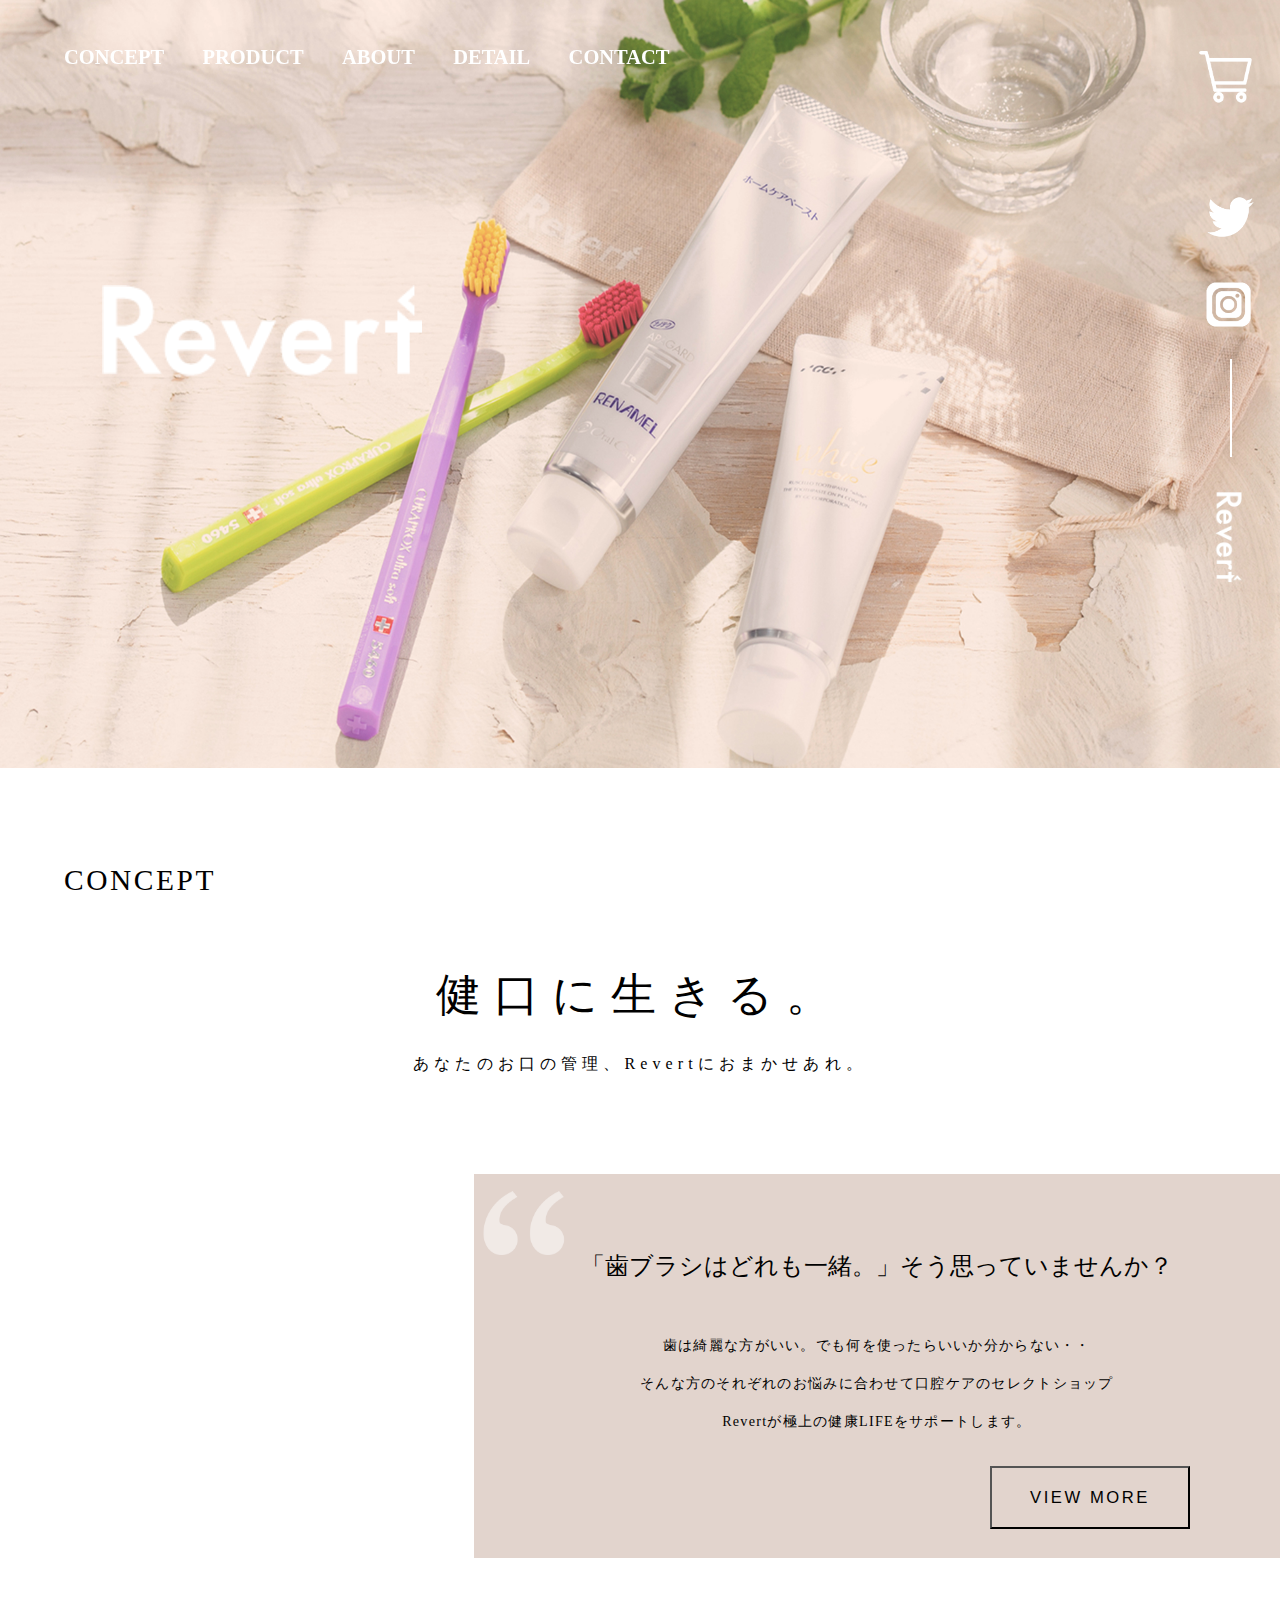
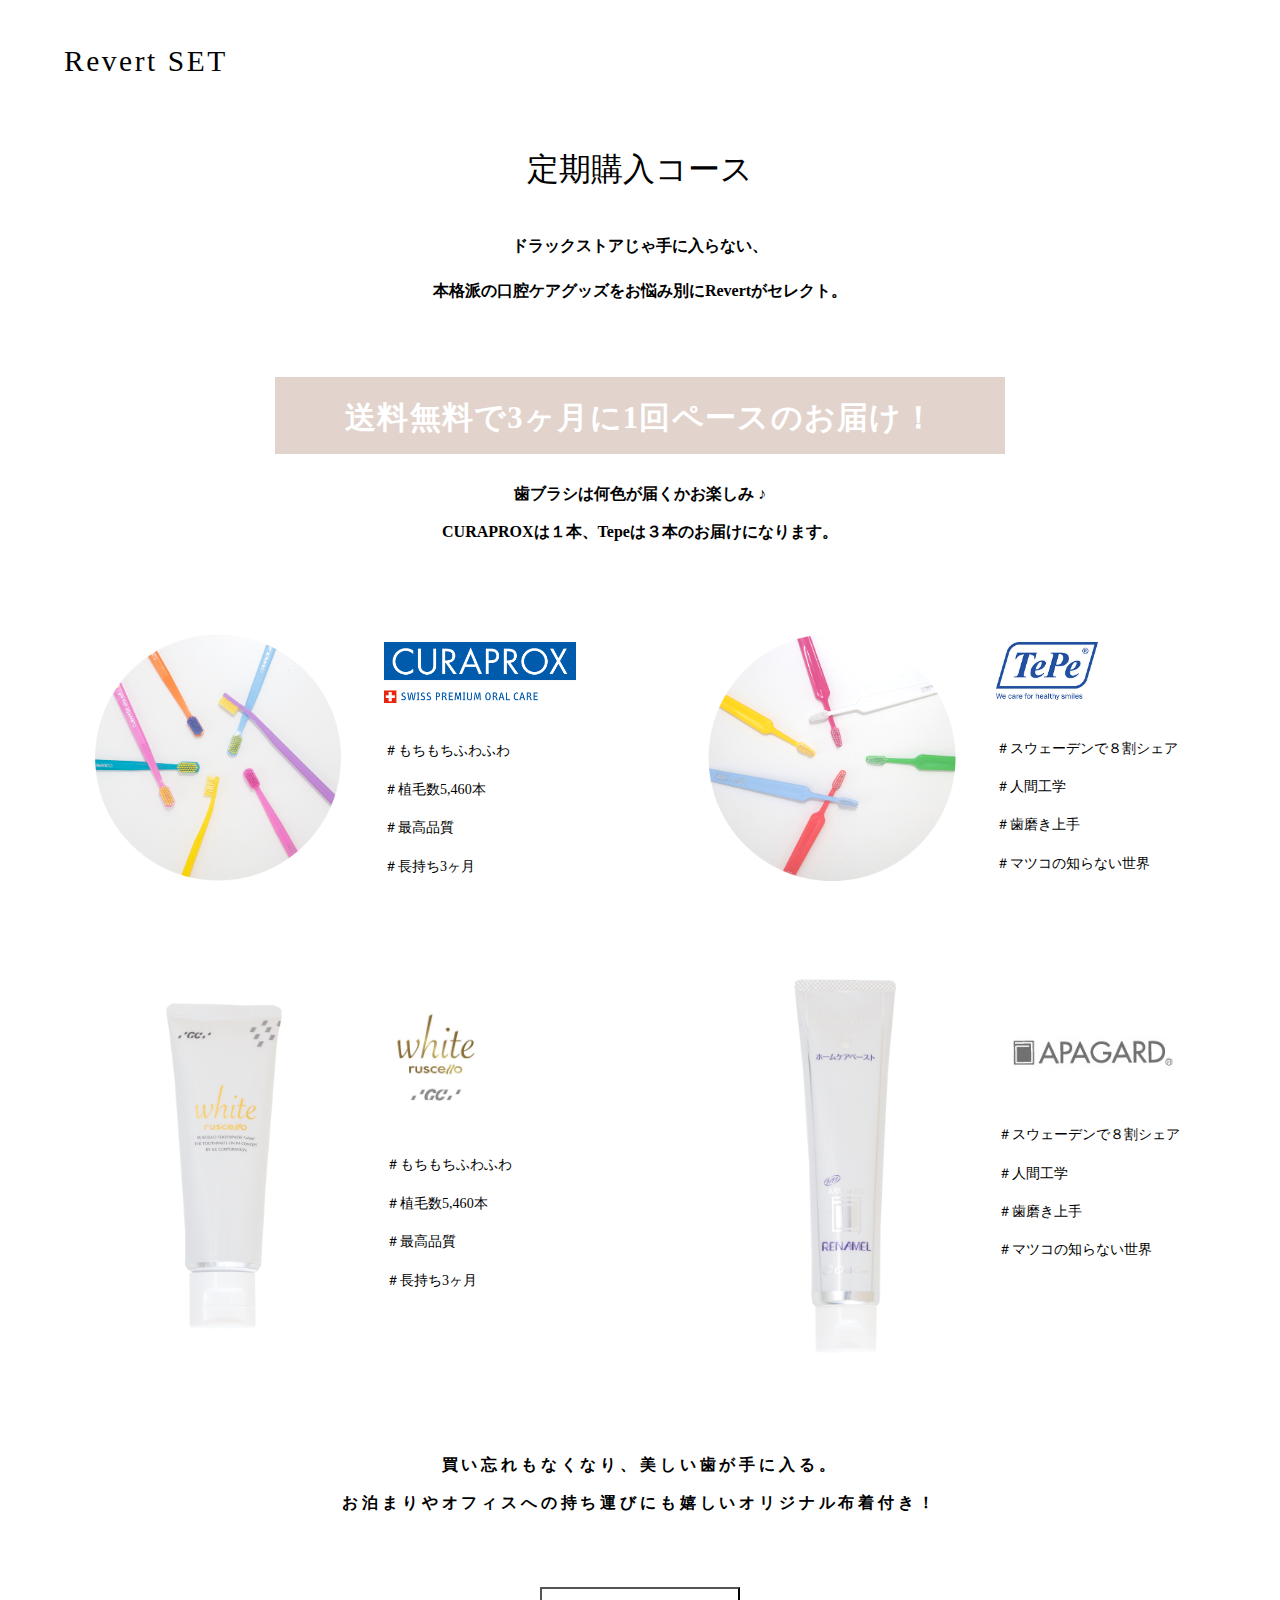
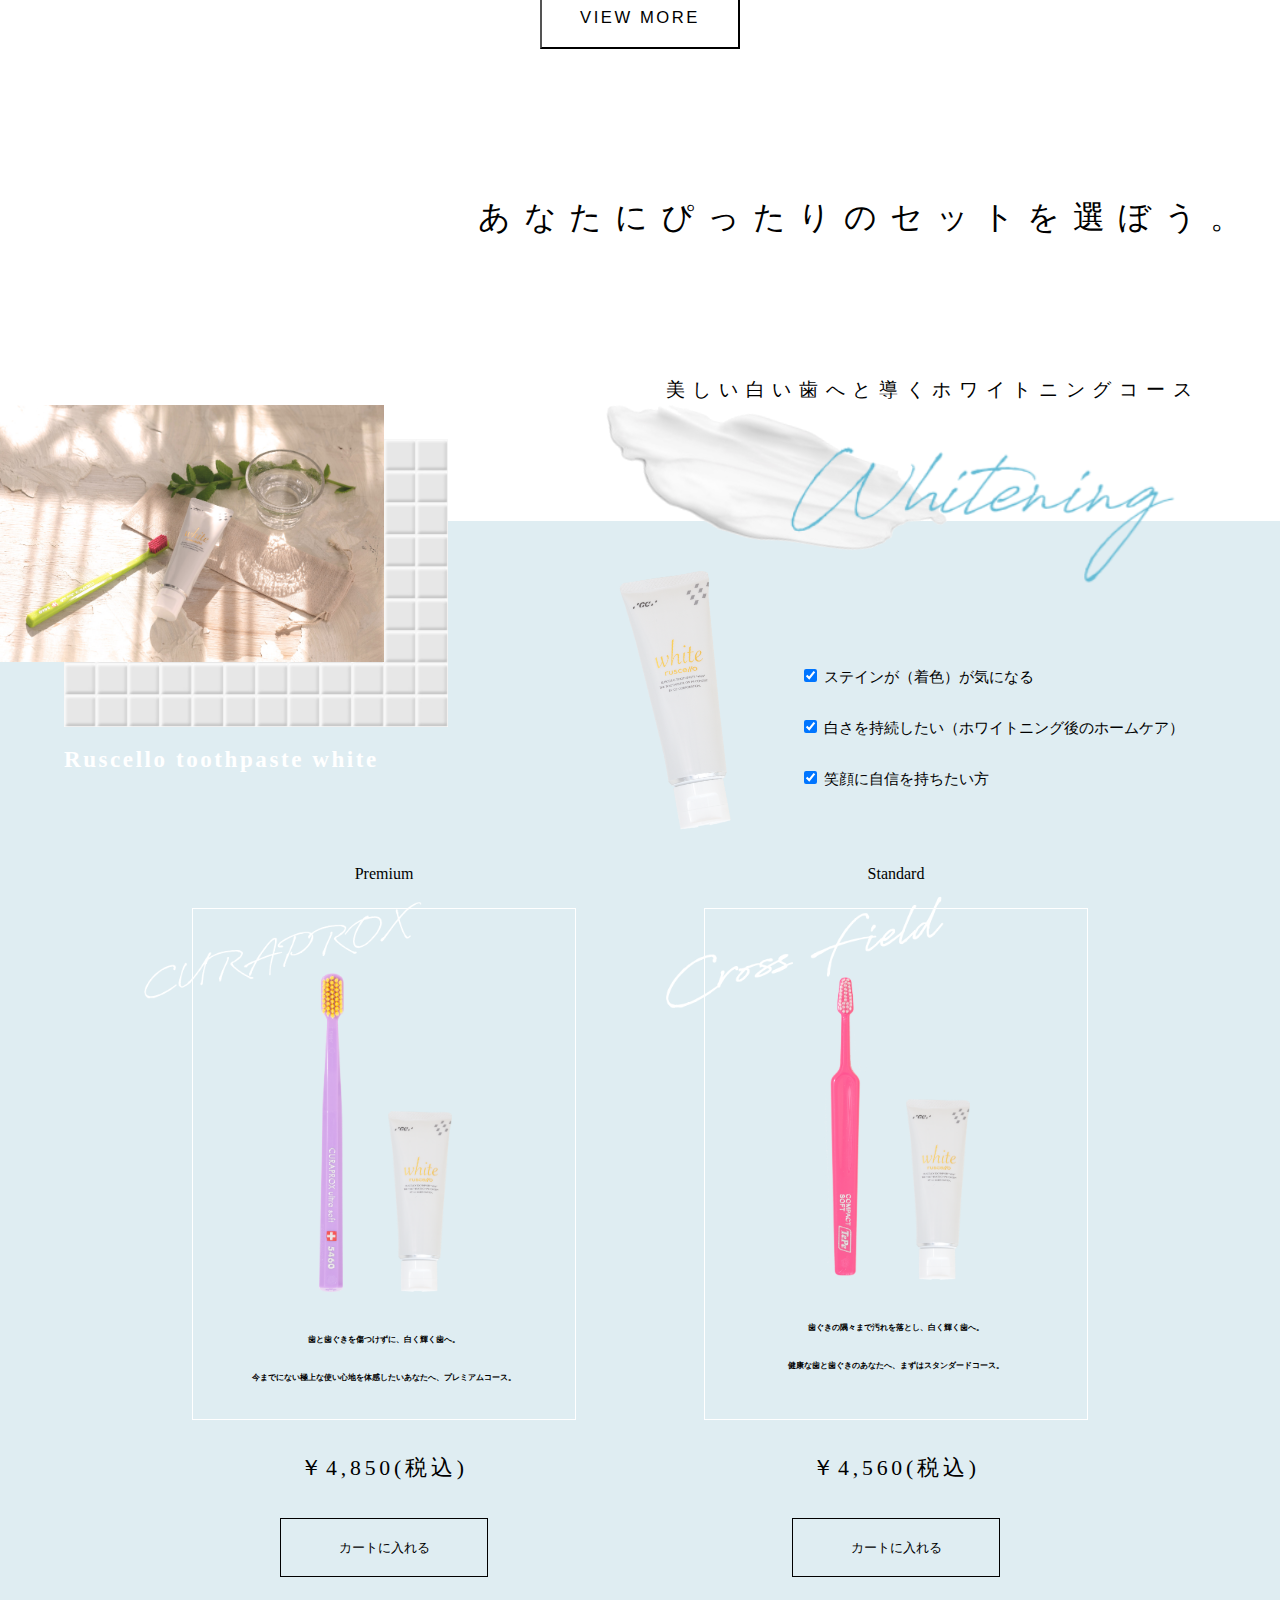
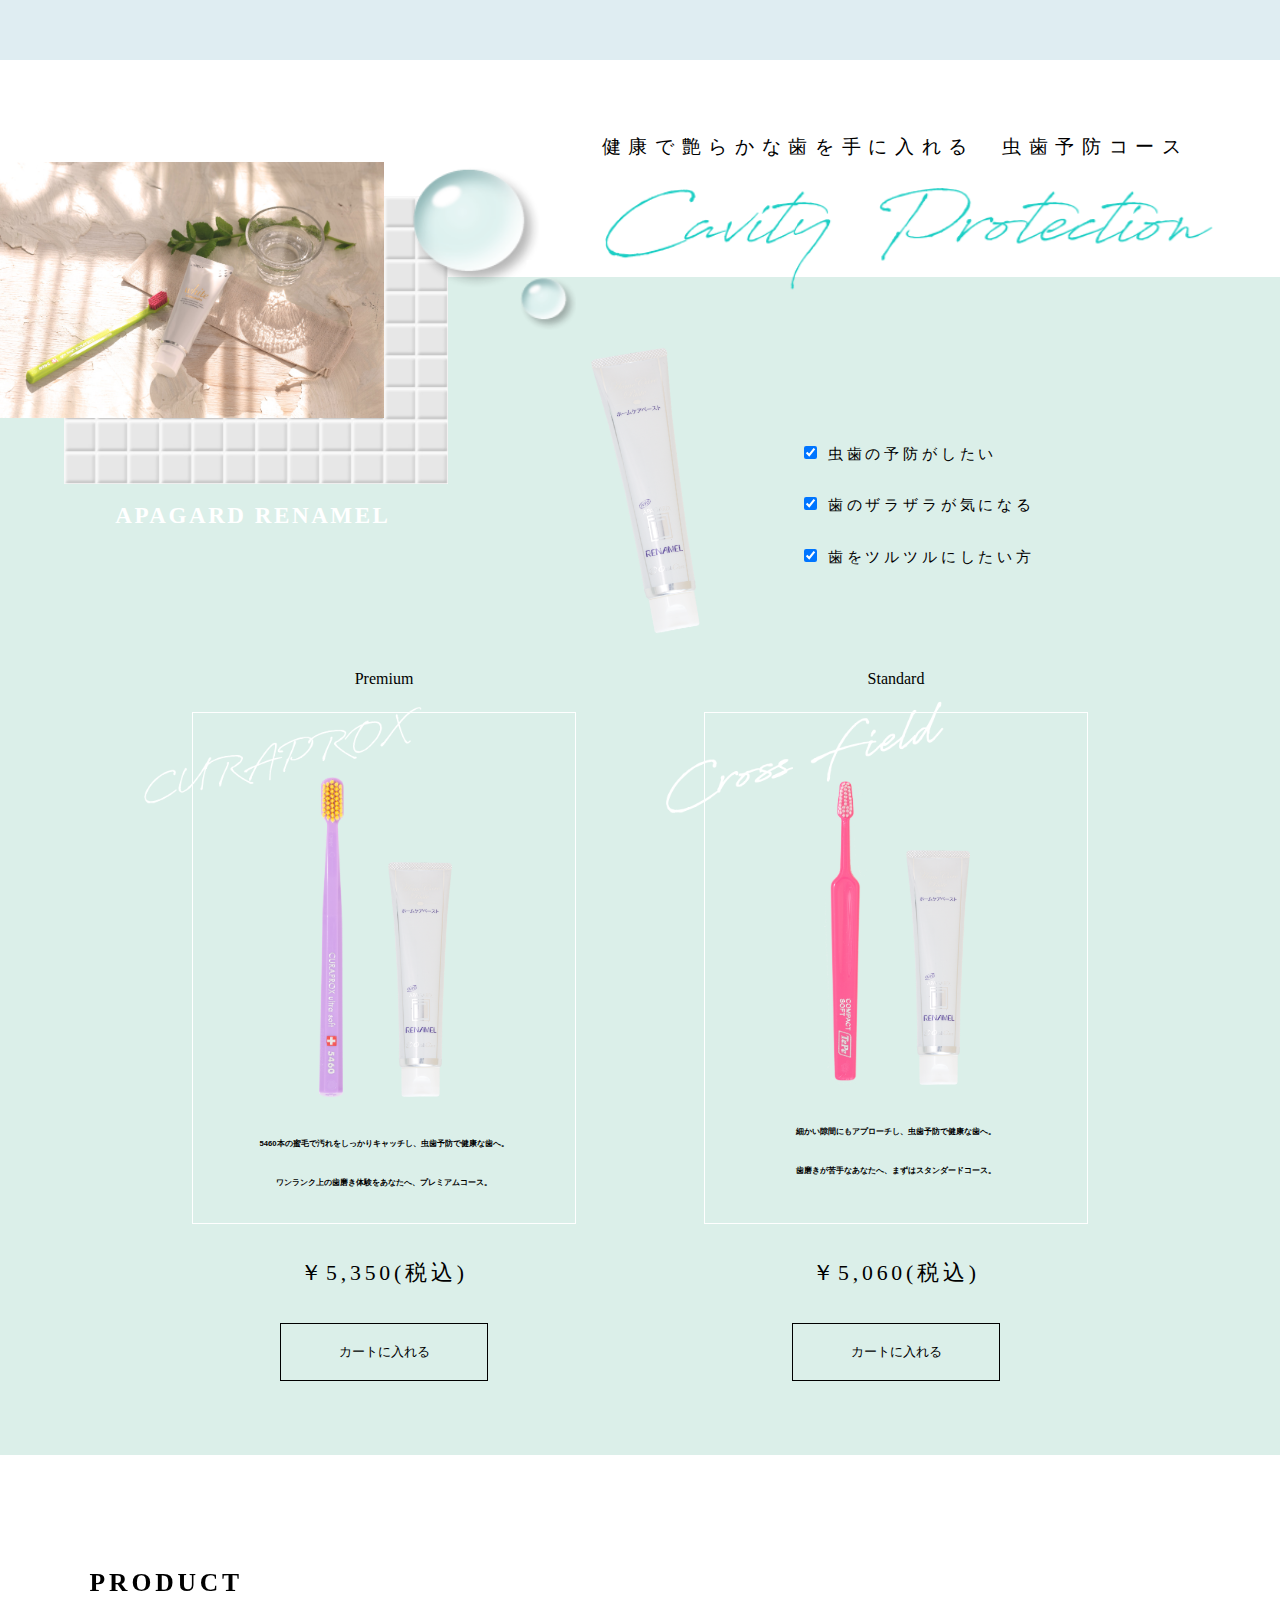
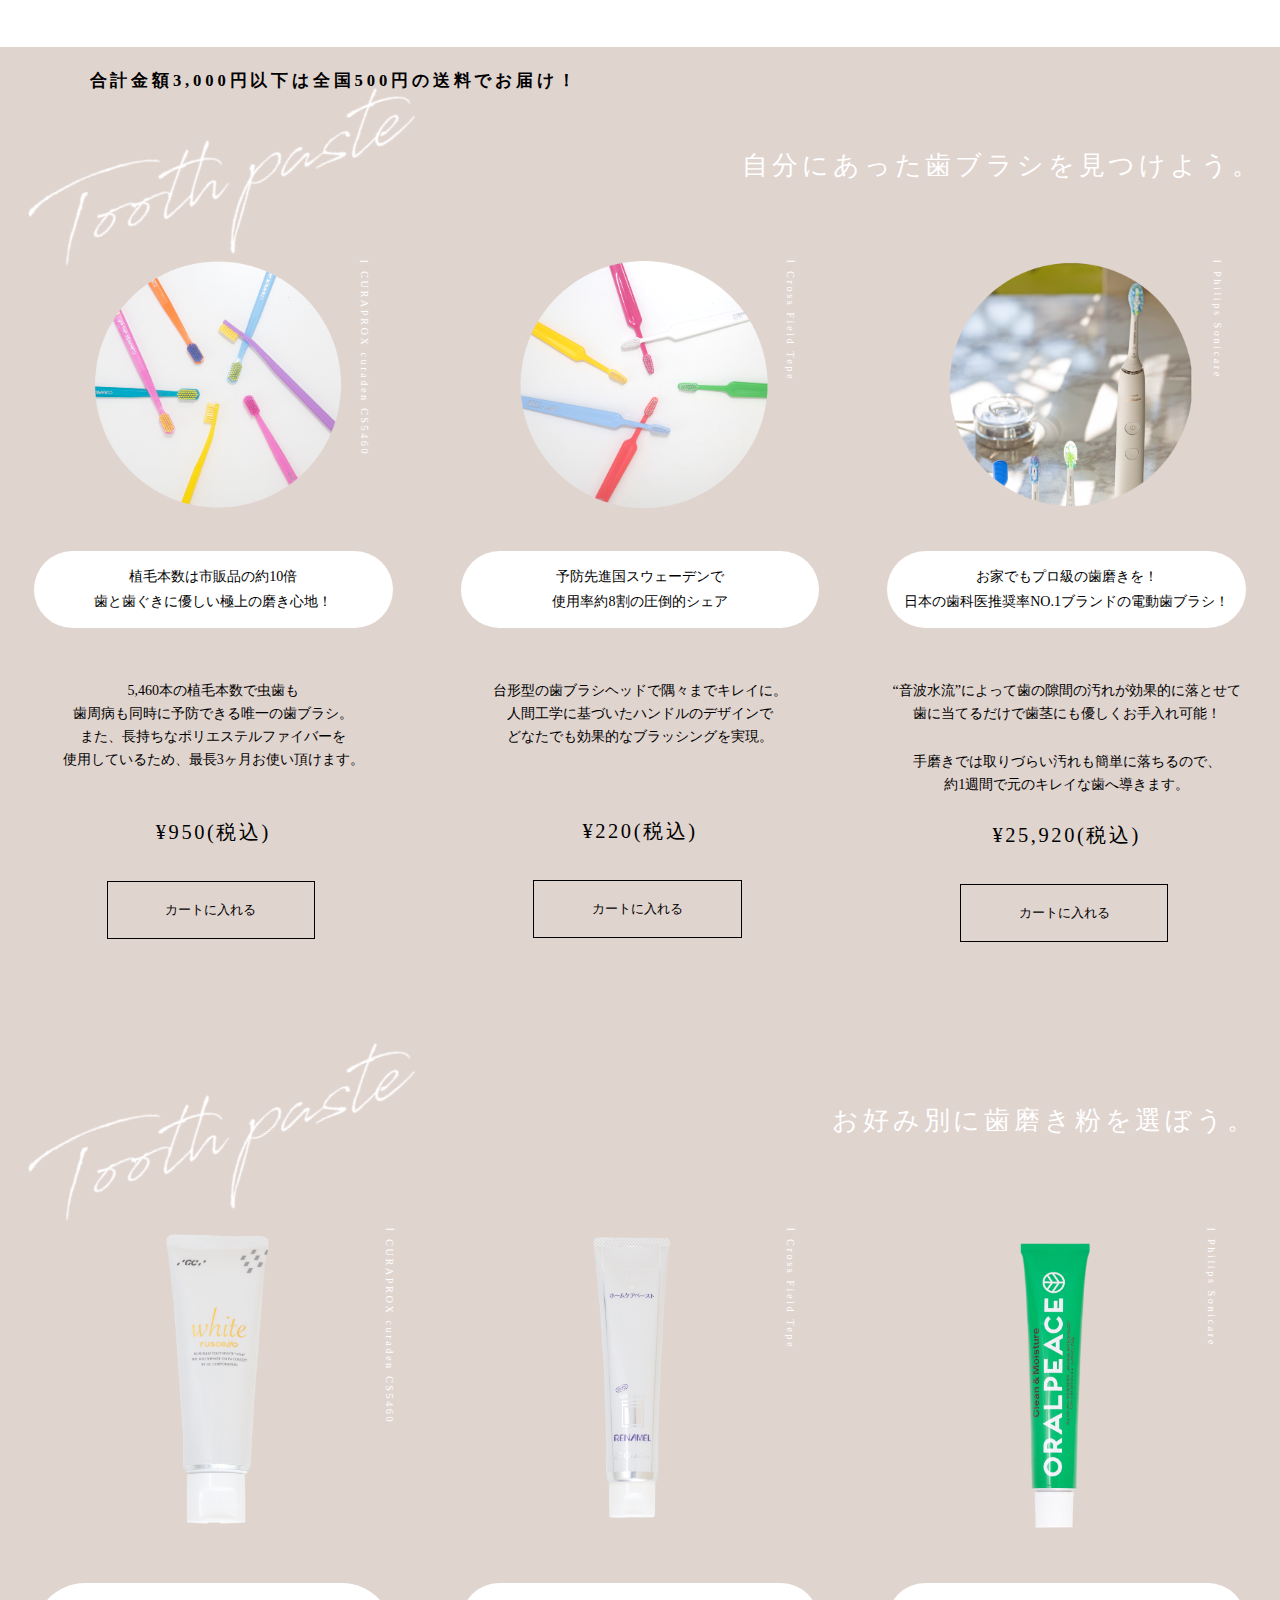
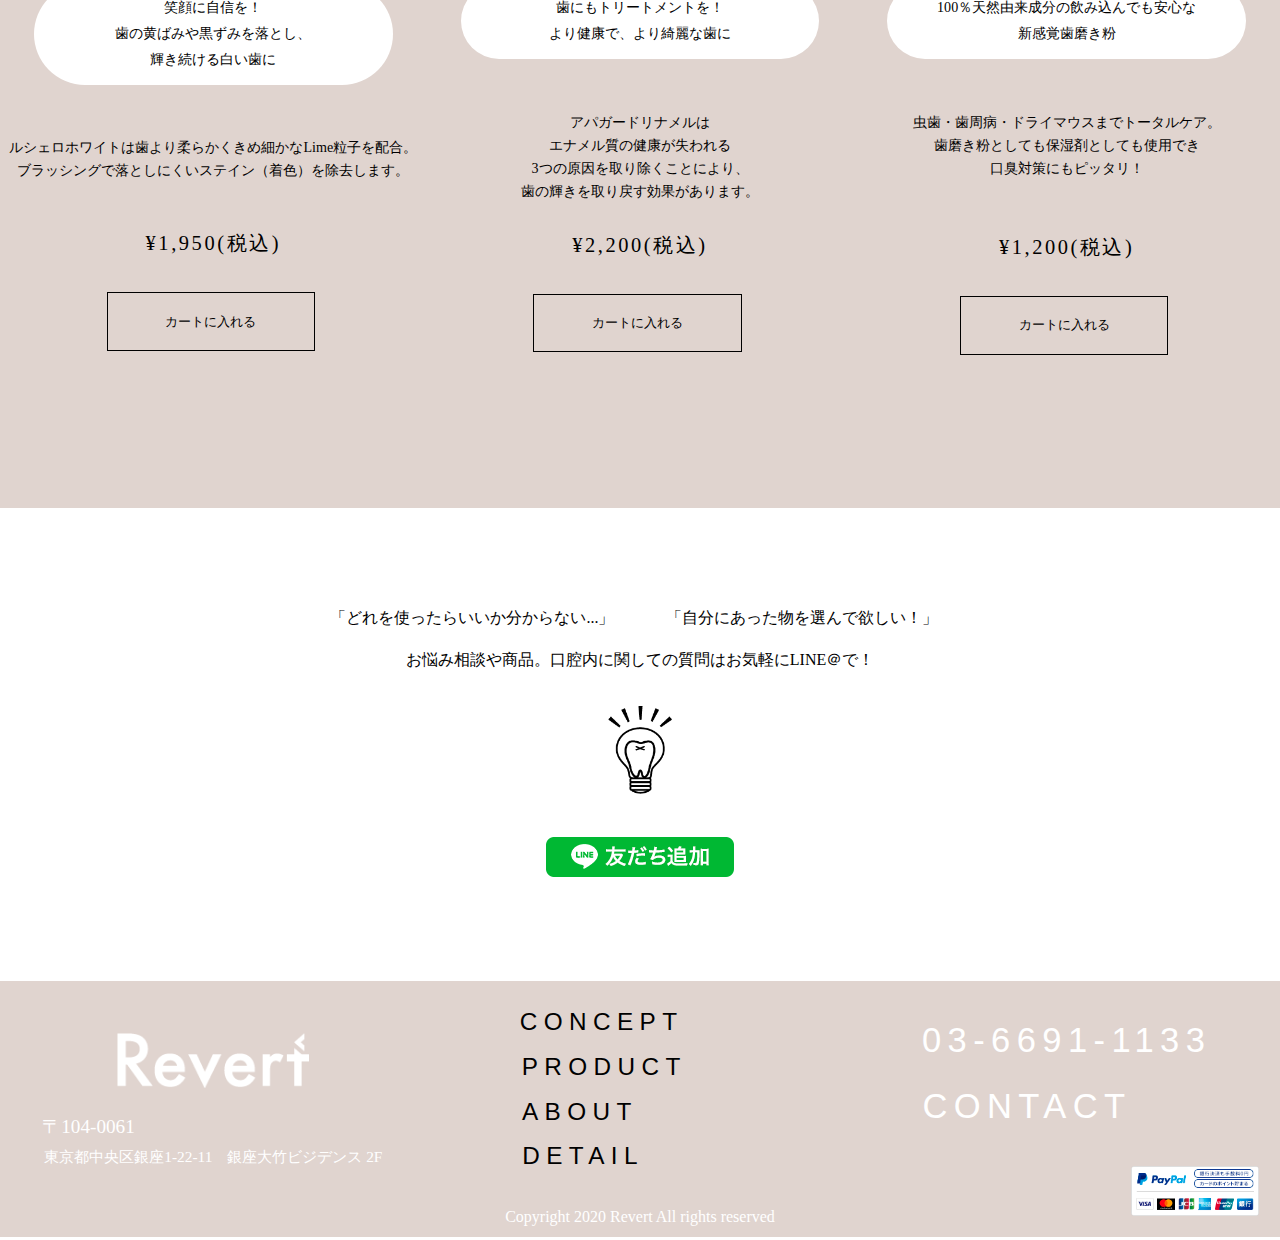
==== index.html @ 7581cb19 "komitto" ====
<!DOCTYPE html>
<html lang="en">

<head>
    <meta charset="UTF-8">
    <meta name="viewport" content="width=device-width, initial-scale=1.0">
    <title>株式会社Revert</title>
    <link rel="stylesheet" href="reset.css">
    <link rel="stylesheet" href="style.css">
    <link rel="stylesheet" href="//maxcdn.bootstrapcdn.com/font-awesome/4.3.0/css/font-awesome.min.css">
</head>

<body>
    <header>
        <div class="header1">
            <ul style="list-style: none;" class="h-ul">
                <li class="h-li"><a class="concept h-a" href="">CONCEPT</a></li>
                <li class="h-li"><a class="product h-a" href="">PRODUCT</a></li>
                <li class="h-li"><a class="about h-a" href="about.html">ABOUT</a></li>
                <li class="h-li"><a class="detail h-a" href="detail.html">DETAIL</a></li>
                <li class="h-li"><a class="concept h-a" href="">CONTACT</a></li>
            </ul>
        </div>
        <div class="header2">
            <img class="cart h2-l" src="Cart.png" alt="">
            <img class="twitter h2-l" src="Twitter.png" alt="">
            <img class="instagram h2-l" src="Instagram.png" alt="">
            <div class="border-top"></div>
            <img class="right-logo" src="revert_logo_white.png" alt="">
        </div>
    </header>




    <!------------------------------------------------------ハンバーガーメニュー-->
    <header class="header">
        <div><img src="revert_logo_white.png" alt=""></div>
        <!-- ハンバーガーメニュー部分 -->
        <div class="drawer">
            <!-- ハンバーガーメニューの表示・非表示を切り替えるチェックボックス -->
            <input type="checkbox" id="drawer-check" class="drawer-hidden">
            <!-- ハンバーガーアイコン -->
            <label for="drawer-check" class="drawer-open"><span></span></label>
            <!-- メニュー -->
            <nav class="drawer-content">
                <ul class="drawer-list">
                    <li class="drawer-item">
                        <a href="">CONSEPT</a>
                    </li>
                    <!-- /.drawer-item -->
                    <li class="drawer-item">
                        <a href="">PRODUCT</a>
                    </li>
                    <!-- /.drawer-item -->
                    <li class="drawer-item">
                        <a href="about.html">ABOUT</a>
                    </li>
                    <!-- /.drawer-item -->
                    <li class="drawer-item">
                        <a href="detail.html">DETAIL</a>
                    </li>
                    <li class="drawer-item">
                        <a href="">CONTACT</a>
                    </li>
                </ul>
                <!-- /.drawer-list -->
            </nav>
        </div>
    </header>
    <!------------------------------------------------------ハンバーガーメニュー-->




    <main>
        <img class="top-img" src="revert_top.jpg" alt="">
        <img class="top-logo" src="revert_logo_white.png" alt="">
    </main>

    <section class="section1">
        <div class="section1-w">
            <h3 class="h-concept">CONCEPT</h3>
            <div class="live">
                <h2>健口に生きる。</h2>
                <p>あなたのお口の管理、Revertにおまかせあれ。</p>
            </div>

            <div class="gray">
                <img class="g-quo" src="quotation.png" alt="">
                <div class="g-text">
                    <h3>「歯ブラシはどれも一緒。」<br class="respo">そう思っていませんか？</h3>
                    <p>歯は綺麗な方がいい。<br class="respoX">でも何を使ったらいいか分からない・・<br>そんな方のそれぞれのお悩みに合わせて<br
                            class="respoX">口腔ケアのセレクトショップ<br>Revertが極上の健康LIFEをサポートします。</p>
                </div>
                <button class="g-btn"><a class="g-a" href="">VIEW MORE</a></button>
            </div>
        </div>
    </section>



    <section class="section2">
        <div class="section2-w">
            <h3 class="h-set">Revert SET</h3>
            <div class="cource">
                <h2 class="c1-h2">定期購入コース</h2>
                <p class="c-text1">ドラックストアじゃ手に入らない、<br>本格派の口腔ケアグッズをお悩み別にRevertがセレクト。</p>
                <h2 class="c2-h2">送料無料で3ヶ月に1回ペースのお届け！</h2>
                <p class="c-text2">歯ブラシは何色が届くかお楽しみ ♪</p>
                <p class="c-text3">CURAPROXは１本、Tepeは３本のお届けになります。</p>
            </div>

            <div class="puroduct1">
                <div class="inner-pro inner-prores">
                    <div class="left-pro">
                        <img class="proMain-img1" src="shoplist_curaprox.png" alt="">
                    </div>
                    <div class="pro-text1">
                        <img class="por-img1" src="curaprox_logo.png" alt="">
                        <p class="merit1">＃もちもちふわふわ<br>＃植毛数5,460本<br>＃最高品質<br>＃長持ち3ヶ月</p>
                    </div>
                </div>
                <div class="inner-pro inner-prores">
                    <div class="right-pro">
                        <img class="proMain-img2" src="shoplist_tepe.png" alt="">
                    </div>
                    <div class="pro-text2">
                        <img class="pro-img2" src="tepe_logo.jpg" alt="">
                        <p class="merit1">＃スウェーデンで８割シェア<br>＃人間工学<br>＃歯磨き上手<br>＃マツコの知らない世界</p>
                    </div>
                </div>
            </div>


            <div class="puroduct1">
                <div class="inner-pro inner-prores">
                    <div class="left-pro">
                        <img class="proMain-img3" src="ruscello-white.png" alt="">
                    </div>
                    <div class="pro-text3">
                        <img class="por-img3" src="ruscello-white_logo.jpg" alt="">
                        <p class="merit1">＃もちもちふわふわ<br>＃植毛数5,460本<br>＃最高品質<br>＃長持ち3ヶ月</p>
                    </div>
                </div>
                <div class="inner-pro inner-prores">
                    <div class="right-pro">
                        <img class="proMain-img4" src="APAGARD-RENAMEL.png" alt="">
                    </div>
                    <div class="pro-text4">
                        <img class="pro-img4" src="APG_logo.jpg" alt="">
                        <p class="merit1">＃スウェーデンで８割シェア<br>＃人間工学<br>＃歯磨き上手<br>＃マツコの知らない世界</p>
                    </div>
                </div>
            </div>


            <div class="pro-fin">
                <p class="pro-f-text">買い忘れもなくなり、美しい歯が手に入る。<br>お泊まりやオフィスへの持ち運びにも嬉しい<br class="respo">オリジナル布着付き！</p>
                <button class="pro-btn"><a class="pro-a" href="">VIEW MORE</a></button>
            </div>
        </div>
    </section>



    <section class="section3">
        <div class="section3-w">
            <h2>あなたにぴったりのセットを選ぼう。</h2>

            <div class="mach">
                <div class="mach2-img">
                    <img class="machImg-top" src="mix001.jpg" alt="">
                    <img class="machImg-under" src="mix002.jpg" alt="">
                    <h1 class="under-white2">Ruscello toothpaste white</h2>
                </div>
                <div class="mach-right">
                    <p class="ma-right-text">美しい白い歯へと導く<br class="respo">ホワイトニングコース</p>
                    <img class="machImg2-top" src="section01.png" alt="">
                    <img class="machImg2-under" src="cream.png" alt="">
                    <div class="mach3-bottom">
                        <img class="m3-img" src="ruscello-white.png" alt="">
                        <div class="label">
                            <p>
                                <input type="checkbox" checked id="test1" />
                                <label for="test1">ステインが（着色）が気になる</label>
                            </p>
                            <p>
                                <input type="checkbox" checked id="test1" />
                                <label for="test1">白さを持続したい（ホワイトニング後のホームケア）</label>
                            </p>
                            <p>
                                <input type="checkbox" checked id="test1" />
                                <label for="test1">笑顔に自信を持ちたい方</label>
                            </p>
                        </div>
                    </div>
                </div>
            </div>

            <div class="plan-w">
                <div class="plan">
                    <div class="premium">
                        <form action="https://www.paypal.com/cgi-bin/webscr" method="post" target="_top">
                            <input type="hidden" name="cmd" value="_s-xclick" />
                            <input type="hidden" name="hosted_button_id" value="P2FFQVQLVRNFE" />

                            <!-- 下のinput,labelを装飾 -->
                            <p class="pre-top1">Premium</p>
                            <label for="submit_7">
                                <button class="pre-btn">
                                    <img class="sta-top1" src="set01.png" alt="">
                                    <div class="sta-img1-w">
                                        <img class="staImg1-left" src="curaprox.png" alt="">
                                        <img class="staImg1-right" src="ruscello-white.png" alt="">
                                    </div>

                                    <p class="pre-under-text">
                                        歯と歯ぐきを傷つけずに、白く輝く歯へ。<br>今までにない極上な使い心地を体感したいあなたへ、プレミアムコース。
                                    </p>
                                </button>
                            </label>

                            <div>
                                <p class="pre-value">￥4,850(税込)</p>
                                <label for="submit_7">
                                    <button class="value1-btn">カートに入れる</button>
                                </label>
                            </div>
                            <input class="submit_input" type="image" id="submit_7" src="" border="0" name="submit"
                                alt="PayPal - オンラインでより安全・簡単にお支払い" />
                            <img alt="" border="0" src="https://www.paypalobjects.com/ja_JP/i/scr/pixel.gif" width="1"
                                height="1" />
                        </form>
                    </div>
                    <div class="standard">
                        <form action="https://www.paypal.com/cgi-bin/webscr" method="post" target="_top">
                            <input type="hidden" name="cmd" value="_s-xclick" />
                            <input type="hidden" name="hosted_button_id" value="3YCZSTN8PU67N" />
                            <p class="pre-top2">Standard</p>
                            <label for="submit_8">
                                <button class="sta-btn">
                                    <img class="sta-top2" src="set02.png" alt="">
                                    <div class="sta-img2-w">
                                        <img class="staImg2-left" src="tepe.png" alt="">
                                        <img class="staImg2-right" src="ruscello-white.png" alt="">
                                    </div>

                                    <p class="sta-under-text">歯ぐきの隅々まで汚れを落とし、白く輝く歯へ。<br>健康な歯と歯ぐきのあなたへ、<br
                                            class="respoX">まずはスタンダードコース。</p>
                                </button>
                            </label>
                            <div>
                                <p class="sta-value">￥4,560(税込)</p>
                                <label for="submit_8">
                                    <button class="value2-btn">カートに入れる</button>
                                </label>
                            </div>
                            <input class="submit_input" type="image" id="submit_8" src="" border="0" name="submit"
                                alt="PayPal - オンラインでより安全・簡単にお支払い" />
                            <img alt="" border="0" src="https://www.paypalobjects.com/ja_JP/i/scr/pixel.gif" width="1"
                                height="1" />
                        </form>

                    </div>
                </div>
            </div>
        </div>
    </section>


    <section class="section4">
        <div class="section4-w">
            <div class="mach">
                <div class="mach2-img">
                    <img class="machImg-top" src="mix001.jpg" alt="">
                    <img class="machImg-under" src="mix002.jpg" alt="">
                    <h2 class="under-white">APAGARD RENAMEL</h2>
                </div>
                <div class="mach-right">
                    <p class="ge-right-text">健康で艶らかな歯を手に入れる<br class="respo">　虫歯予防コース</p>
                    <img class="getImg2-top" src="section02.png" alt="">
                    <img class="getImg2-under" src="waterdrop.png" alt="">
                    <div class="mach3-bottom mach3-bottom3">
                        <img class="g3-img" src="APAGARD-RENAMEL.png" alt="">
                        <div class="label-g">
                            <p>
                                <input type="checkbox" checked id="test1" />
                                <label for="test1">虫歯の予防がしたい</label>
                            </p>
                            <p>
                                <input type="checkbox" checked id="test1" />
                                <label for="test1">歯のザラザラが気になる</label>
                            </p>
                            <p>
                                <input type="checkbox" checked id="test1" />
                                <label for="test1">歯をツルツルにしたい方</label>
                            </p>
                        </div>
                    </div>
                </div>
            </div>

            <div class="plan-w">
                <div class="plan">
                    <div class="premium">
                        <form action="https://www.paypal.com/cgi-bin/webscr" method="post" target="_top">
                            <input type="hidden" name="cmd" value="_s-xclick" />
                            <input type="hidden" name="hosted_button_id" value="SP482S5D9LSDA" />

                            <p class="pre-top1">Premium</p>
                            <label for="submit_9">
                                <button class="pre-btn res-btn-4">
                                    <img class="sta-top1" src="set01.png" alt="">
                                    <div class="sta-img1-w">
                                        <img class="staImg1-left" src="curaprox.png" alt="">
                                        <img class="staImg1-right res-apa" src="APAGARD-RENAMEL.png" alt="">
                                    </div>

                                    <p class="pre-under-text">5460本の蜜毛で汚れをしっかりキャッチし、<br
                                            class="respo">虫歯予防で健康な歯へ。<br>ワンランク上の歯磨き体験をあなたへ、<br class="respo">プレミアムコース。
                                    </p>
                                </button>
                            </label>
                            <div>
                                <p class="pre-value">￥5,350(税込)</p>
                                <label for="submit_9">
                                    <button class="value1-btn">カートに入れる</button>
                                </label>
                            </div>
                            <input class="submit_input" type="image" id="submit_9" src="" border="0" name="submit"
                                alt="PayPal - オンラインでより安全・簡単にお支払い" />
                            <img alt="" border="0" src="https://www.paypalobjects.com/ja_JP/i/scr/pixel.gif" width="1"
                                height="1" />
                        </form>

                    </div>
                    <div class="standard">
                        <form action="https://www.paypal.com/cgi-bin/webscr" method="post" target="_top">
                            <input type="hidden" name="cmd" value="_s-xclick" />
                            <input type="hidden" name="hosted_button_id" value="XP2AV3TNKBH26" />

                            <p class="pre-top2">Standard</p>
                            <!-- 下のinput,labelを装飾 -->
                            <label for="submit_10">
                                <button class="sta-btn res-btn-4">
                                    <img class="sta-top2" src="set02.png" alt="">
                                    <div class="sta-img2-w">
                                        <img class="staImg2-left" src="tepe.png" alt="">
                                        <img class="staImg2-right" src="APAGARD-RENAMEL.png" alt="">
                                    </div>

                                    <p class="sta-under-text">細かい隙間にもアプローチし、<br
                                            class="respoX">虫歯予防で健康な歯へ。<br>歯磨きが苦手なあなたへ、<br class="respoX">まずはスタンダードコース。
                                    </p>
                                </button>
                            </label>
                            <div>
                                <p class="sta-value">￥5,060(税込)</p>
                                <label for="submit_10">
                                    <button class="value2-btn">カートに入れる</button>
                                </label>
                            </div>
                            <input class="submit_input" type="image" id="submit_10" src="" border="0" name="submit"
                                alt="PayPal - オンラインでより安全・簡単にお支払い" />
                            <img alt="" border="0" src="https://www.paypalobjects.com/ja_JP/i/scr/pixel.gif" width="1"
                                height="1" />
                        </form>

                    </div>
                </div>
            </div>
        </div>
        </div>
    </section>


    <section class="section5">
        <div class="section5-w">
            <h2>PRODUCT</h2>
            <p class="local">合計金額3,000円以下は全国500円の送料でお届け！</p>

            <div class="s5-select">
                <img src="toothpaste_w.png" alt="">
                <p>自分にあった歯ブラシを見つけよう。</p>
            </div>


            <div class="s5-three">
                <div class="">
                    <div class="circle">
                        <img class="three-img1" src="shoplist_curaprox.png" alt="">
                        <p>ー　CURAPROX curaden CS5460</p>
                    </div>
                    <p class="white-text">植毛本数は市販品の約10倍<br>歯と歯ぐきに優しい極上の磨き心地！</p>
                    <p class="black-text black-right">
                        5,460本の植毛本数で虫歯も<br>歯周病も同時に予防できる唯一の歯ブラシ。<br>また、長持ちなポリエステルファイバーを<br>使用しているため、最長3ヶ月お使い頂けます。</p>
                    <p class="three-value1">¥950(税込)</p>
                    <form target="paypal" action="https://www.paypal.com/cgi-bin/webscr" method="post">
                        <input type="hidden" name="cmd" value="_s-xclick" />
                        <input type="hidden" name="hosted_button_id" value="26MJAN5CLGV4U" />

                        <!-- 下のinput,labelを装飾 -->
                        <label for="submit_2">
                            <button class="three-btn">カートに入れる</button>
                        </label>
                        <input class="submit_input" type="image" id="submit_2" src="" border="0" name="submit"
                            alt="PayPal - オンラインでより安全・簡単にお支払い" />
                        <img alt="" border="0" src="https://www.paypalobjects.com/ja_JP/i/scr/pixel.gif" width="1"
                            height="1" />
                    </form>
                </div>
                <div class="second-boll">
                    <div class="circle">
                        <img class="three-img2" src="shoplist_tepe.png" alt="">
                        <p>ー　Cross Field Tepe</p>
                    </div>
                    <p class="white-text">予防先進国スウェーデンで<br>使用率約8割の圧倒的シェア</p>
                    <p class="black-text black-mid">台形型の歯ブラシヘッドで隅々までキレイに。<br>人間工学に基づいたハンドルのデザインで<br>どなたでも効果的なブラッシングを実現。
                    </p>
                    <p class="three-value2">¥220(税込)</p>
                    <form target="paypal" action="https://www.paypal.com/cgi-bin/webscr" method="post">
                        <input type="hidden" name="cmd" value="_s-xclick" />
                        <input type="hidden" name="hosted_button_id" value="DU7ZL7JSU2KS6" />

                        <!-- 下のinput,labelを装飾 -->
                        <label for="submit_1">
                            <button class="three-btn">カートに入れる</button>
                        </label>
                        <input class="submit_input" type="image" id="submit_1" src="" border="0" name="submit"
                            alt="PayPal - オンラインでより安全・簡単にお支払い" />
                        <img alt="" border="0" src="https://www.paypalobjects.com/ja_JP/i/scr/pixel.gif" width="1"
                            height="1" />
                    </form>
                </div>
                <div class="three-boll">
                    <div class="circle">
                        <img class="three-img3" src="shoplist_philips.png" alt="">
                        <p>ー　Philips Sonicare</p>
                    </div>
                    <p class="white-text">お家でもプロ級の歯磨きを！<br>日本の歯科医推奨率NO.1ブランドの電動歯ブラシ！</p>
                    <p class="black-text black-left">“音波水流”によって歯の隙間の汚れが効果的に落とせて<br>歯に当てるだけで歯茎にも優しくお手入れ可能！</p>
                    <p class="black-text2">手磨きでは取りづらい汚れも簡単に落ちるので、<br>約1週間で元のキレイな歯へ導きます。</p>
                    <p class="three-value3">¥25,920(税込)</p>
                    <form target="paypal" action="https://www.paypal.com/cgi-bin/webscr" method="post">
                        <input type="hidden" name="cmd" value="_s-xclick" />
                        <input type="hidden" name="hosted_button_id" value="SJQWDBLU2H49G" />

                        <!-- 下のinput,labelを装飾 -->
                        <label for="submit_6">
                            <button class="three-btn">カートに入れる</button>
                        </label>
                        <input class="submit_input" type="image" id="submit_6" src="" border="0" name="submit"
                            alt="PayPal - オンラインでより安全・簡単にお支払い" />
                        <img alt="" border="0" src="https://www.paypalobjects.com/ja_JP/i/scr/pixel.gif" width="1"
                            height="1" />
                    </form>
                </div>
            </div>




            <div class="s5-select2">
                <img src="toothpaste_w.png" alt="">
                <p>お好み別に歯磨き粉を選ぼう。</p>
            </div>


            <div class="s52-three">
                <div class="">
                    <div class="circle2">
                        <img class="three2-img1" src="ruscello-white.png" alt="">
                        <p>ー　CURAPROX curaden CS5460</p>
                    </div>
                    <p class="white-text">笑顔に自信を！<br>歯の黄ばみや黒ずみを落とし、<br>輝き続ける白い歯に</p>
                    <p class="black-text">ルシェロホワイトは歯より柔らかく<br class="respo">きめ細かなLime粒子を配合。<br>ブラッシングで落としにくい<br
                            class="respo">ステイン（着色）を除去します。</p>
                    <p class="three2-value1">¥1,950(税込)</p>
                    <form target="paypal" action="https://www.paypal.com/cgi-bin/webscr" method="post">
                        <input type="hidden" name="cmd" value="_s-xclick" />
                        <input type="hidden" name="hosted_button_id" value="SNUG3NR9SH38J" />

                        <!-- 下のinput,labelを装飾 -->
                        <label for="submit_4">
                            <button class="three-btn">カートに入れる</button>
                        </label>
                        <input class="submit_input" type="image" id="submit_4" src="" border="0" name="submit"
                            alt="PayPal - オンラインでより安全・簡単にお支払い" />
                        <img alt="" border="0" src="https://www.paypalobjects.com/ja_JP/i/scr/pixel.gif" width="1"
                            height="1" />
                    </form>
                </div>
                <div>
                    <div class="circle2">
                        <img class="three2-img2" src="APAGARD-RENAMEL.png" alt="">
                        <p>ー　Cross Field Tepe</p>
                    </div>
                    <p class="white-text">歯にもトリートメントを！<br>より健康で、より綺麗な歯に</p>
                    <p class="black-text black-left2">
                        アパガードリナメルは<br>エナメル質の健康が失われる<br>3つの原因を取り除くことにより、<br>歯の輝きを取り戻す効果があります。</p>
                    <p class="three2-value2">¥2,200(税込)</p>
                    <form target="paypal" action="https://www.paypal.com/cgi-bin/webscr" method="post">
                        <input type="hidden" name="cmd" value="_s-xclick" />
                        <input type="hidden" name="hosted_button_id" value="W9C9N2UU4298G" />

                        <!-- 下のinput,labelを装飾 -->
                        <label for="submit_5">
                            <button class="three-btn">カートに入れる</button>
                        </label>
                        <input class="submit_input" type="image" id="submit_5" src="" border="0" name="submit"
                            alt="PayPal - オンラインでより安全・簡単にお支払い" />
                        <img alt="" border="0" src="https://www.paypalobjects.com/ja_JP/i/scr/pixel.gif" width="1"
                            height="1" />
                    </form>
                </div>
                <div>
                    <div class="circle2">
                        <img class="three2-img3 green" src="oralpeace.png" alt="">
                        <p>ー　Philips Sonicare</p>
                    </div>
                    <p class="white-text">100％天然由来成分の飲み込んでも安心な<br>新感覚歯磨き粉</p>
                    <p class="black-text black-right2">虫歯・歯周病・ドライマウスまでトータルケア。<br>歯磨き粉としても保湿剤としても使用でき<br>口臭対策にもピッタリ！</p>
                    <p class="three2-value3">¥1,200(税込)</p>
                    <form target="paypal" action="https://www.paypal.com/cgi-bin/webscr" method="post">
                        <input type="hidden" name="cmd" value="_s-xclick" />
                        <input type="hidden" name="hosted_button_id" value="DKWWTMRK9MRCJ" />

                        <!-- 下のinput,labelを装飾 -->
                        <label for="submit_3">
                            <button class="three-btn">カートに入れる</button>
                        </label>
                        <input class="submit_input" type="image" id="submit_3" src="" border="0" name="submit"
                            alt="PayPal - オンラインでより安全・簡単にお支払い" />
                        <img alt="" border="0" src="https://www.paypalobjects.com/ja_JP/i/scr/pixel.gif" width="1"
                            height="1" />
                    </form>
                </div>
            </div>
        </div>
    </section>


    <section class="section6">
        <div class="section6-w">
            <div class="s6-top-text">
                <p class="t-text">「どれを使ったらいいか分からない...」</p>
                <p class="t-text2">「自分にあった物を選んで欲しい！」</p>
            </div>
            <div class="line">
                <p class="middle">お悩み相談や商品。<br class="respo">口腔内に関しての質問はお気軽にLINE＠で！</p>
                <img class="line-img" src="line.png" alt=""><br>
                <button class="fre"><a href=""><img class="LINE" src="lineit_display_btn_03.png" alt=""></a></button>
            </div>
        </div>
    </section>


    <footer>
        <div class="footer-w">
            <div>
                <a href="index.html"><img class="footer-logo" src="revert_logo_white.png" alt=""></a>
                <p class="post">〒104-0061</p>
                <p class="direct">東京都中央区銀座1-22-11　銀座大竹ビジデンス 2F</p>
            </div>
            <div class="footer-menu">
                <button class="f-concept"><a href="">CONCEPT</a></button><br>
                <button class="f-product"><a href="">PRODUCT</a></button><br>
                <button class="f-about"><a href="about.html">ABOUT</a></button><br>
                <button class="f-detail"><a href="detail.html">DETAIL</a></button>
                <p class="copy">Copyright 2020 Revert All rights reserved</p>
            </div>
            <div class="res-nam">
                <button class="number"><a href="03-6691-1133">03-6691-1133</a></button><br>
                <button class="mail"><a href="">CONTACT</a></button><br>
                <img class="pauypal" src="paypal.png" alt="">
            </div>
        </div>
    </footer>

</body>

</html>
---- style.css ----
a {
    list-style: none;
    text-decoration: none;
}

.header1 {
    width: 100%;
    margin-top: 3.7vw;
    margin-left: 2vw;
    position: fixed;
    z-index: 4;
}

.h-li {
    float: left;
    margin-left: 3vw;
}

.h-a {
    text-decoration: none;
    color: white;
    font-size: 1.6vw;
    font-weight: bold;
}

.header2 {
    display: flex;
    position: fixed;
    right: 0;
    top: 3.7vw;
    writing-mode: vertical-rl;
    margin-right: 2vw;
}

.cart {
    margin-bottom: 7vw;
    width: 4.4vw;
}

.twitter {
    margin-bottom: 3vw;
    width: 3.7vw;
}

.instagram {
    width: 4vw;
}

.right-logo {
    transform: rotate(90deg);
    width: 7vw;
    margin-top: 9vw;
    margin-right: -1.5vw;
}

.top-img {
    width: 100%;
    height: 60vw;
}

.top-logo {
    width: 25vw;
    position: relative;
    top: -38vw;
    left: 8vw;
}

.border-top {
    width: 98px;
    transform: rotate(90deg);
    margin-top: 6vw;
    margin-right: -2vw;
    border: 1px solid white;
}

/*-------------------------------------------------------セクション１*/
section {
    width: 100%;
    height: 58vw;
}

.h-concept {
    font-weight: lighter;
    font-size: 2.3vw;
    margin-left: 5vw;
    letter-spacing: 0.2vw;
    margin-bottom: 6vw;
}

.live {
    text-align: center;
}

.live h2 {
    font-size: 3.5vw;
    font-family: serif;
    letter-spacing: 1vw;
    font-weight: lighter;
}

.live p {
    margin-top: 3vw;
    letter-spacing: 0.4vw;
    font-family: serif;
}

.gray {
    width: 63%;
    height: 30vw;
    float: right;
    margin-top: 8vw;
    background-color: #e2d4cd;
}

.g-text {
    text-align: center;
    margin-top: -7vw;
}

.g-text h3 {
    font-size: 1.9vw;
    font-weight: lighter;
    font-family: serif;
    margin-top: 5vw;
}

.g-text p {
    font-size: 1.1vw;
    line-height: 3vw;
    margin-top: 3.7vw;
    letter-spacing: 0.1vw;
}

.g-btn {
    float: right;
    top: -7vw;
    background-color: transparent;
    margin-top: 2vw;
    margin-right: 7vw;
    padding-top: 1.5vw;
    padding-left: 3vw;
    font-size: 1.3vw;
    padding-right: 3vw;
    padding-bottom: 1.5vw;
    letter-spacing: 0.2vw;
}

.g-a {
    text-decoration: none;
    color: black;
}

.g-quo {
    width: 8vw;
    opacity: 0.5;
    left: 0.5vw;
}

/*-------------------------------------------------------セクション１*/

/*-------------------------------------------------------セクション2*/
.section2 {
    width: 100%;
    height: 162vw;
}

.h-set {
    font-weight: lighter;
    font-size: 2.3vw;
    margin-left: 5vw;
    letter-spacing: 0.2vw;
    margin-top: 3vw;
    margin-bottom: 6vw;
}

.cource {
    text-align: center;
}

.c1-h2 {
    font-size: 2.5vw;
    font-family: serif;
    font-weight: lighter;
}

.c2-h2 {
    background-color: #e2d4cd;
    width: 57vw;
    height: 6vw;
    margin: auto;
    letter-spacing: 0.1vw;
    font-size: 2.4vw;
    padding: 2vw;
    color: white;
    margin-top: 5vw;
}

.c-text1 {
    margin-top: 3vw;
    line-height: 3.5vw;
    font-weight: bold;
}

.c-text2 {
    margin-top: 2.5vw;
    font-weight: bold;
}

.c-text3 {
    margin-top: 1.7vw;
    font-weight: bold;
}

.puroduct1 {
    display: grid;
    grid-template-columns: 1fr 1fr;
    margin-top: 7vw;
}

.inner-pro {
    width: 40vw;
    margin: auto;
}

.proMain-img1 {
    width: 20vw;
    margin-left: 2vw;
}

.proMain-img2 {
    width: 20vw;
}

.left-pro {
    float: left;
}

.pro-text1 {
    margin-top: 1vw;
    float: right;
}

.right-pro {
    float: left;
}

.pro-text2 {
    float: right;
    margin-top: 1vw;
    margin-right: 3vw;
}

.merit1 {
    font-size: 1.1vw;
    line-height: 3vw;
    margin-top: 2vw;
}

.por-img1 {
    width: 15vw;
}

.pro-img2 {
    width: 8vw;
}

.proMain-img3 {
    width: 9vw;
    margin-left: 8vw;
}

.proMain-img4 {
    width: 8vw;
    margin-left: 7vw;
}

.por-img3 {
    width: 8vw;
}

.pro-img4 {
    width: 15vw;
    margin-top: 3vw;
}

.pro-text3 {
    float: right;
    margin-right: 5vw;
}

.pro-text4 {
    font: right;
    float: right;
    margin-right: 2vw;
}

.pro-fin {
    text-align: center;
    margin-top: 7vw;
}

.pro-f-text {
    line-height: 3vw;
    font-weight: bold;
    letter-spacing: 0.3vw;
}

.pro-btn {
    background-color: transparent;
    margin-top: 5vw;
    padding-top: 1.5vw;
    padding-left: 3vw;
    font-size: 1.3vw;
    padding-right: 3vw;
    padding-bottom: 1.5vw;
    letter-spacing: 0.2vw;
}

.pro-a {
    text-decoration: none;
    color: black;
}

/*-------------------------------------------------------セクション2*/

/*-------------------------------------------------------セクション3*/
.section3 {
    width: 100%;
    background-color: #dfedf2;
    height: 89vw;
}

.section3-w h2 {
    float: right;
    margin-right: 2vw;
    font-size: 2.5vw;
    font-weight: lighter;
    font-family: serif;
    margin-top: -25vw;
    letter-spacing: 1vw;
}

.mach {
    display: grid;
    grid-template-columns: 1fr 1fr;
}

.mach2-img {
    position: relative;
    margin-top: -9vw;
}

.machImg-top {
    position: absolute;
    width: 30vw;
}

.machImg-under {
    width: 30vw;
    margin-left: 5vw;
    margin-top: 2.6vw;
}

.machImg2-top {
    width: 36vw;
    position: absolute;
    z-index: 1;
    margin-left: 9vw;
    margin-top: 2vw;
}

.machImg2-under {
    width: 31vw;
    transform: rotate(13deg);
    margin-left: -6vw;
    margin-top: -2.7vw;
    z-index: 0;
}

.ma-right-text {
    margin-top: -11vw;
    font-size: 1.5vw;
    font-family: serif;
    letter-spacing: 0.6vw;
    margin-left: 2vw;
}

.mach3-bottom {
    display: grid;
    grid-template-columns: 1fr 3fr;
}

.m3-img {
    width: 7vw;
    transform: rotate(-10deg);
}

.label {
    padding-top: 6vw;
    line-height: 4vw;
    font-size: 1.2vw;
    font-family: serif;
}

.plan-w {
    margin-top: 3vw;
}

.plan {
    display: grid;
    grid-template-columns: 1fr 1fr;
    text-align: center;
}

.pre-btn {
    width: 30vw;
    height: 40vw;
    margin-top: 2vw;
    border: 1px solid white;
    margin-left: 10vw;
    background-color: transparent;
    cursor: pointer;
}

.pre-top1 {
    margin-left: 10vw;
    font-family: serif;
}

.sta-btn {
    width: 30vw;
    margin-right: 10vw;
    margin-top: 2vw;
    border: 1px solid white;
    height: 40vw;
    background-color: transparent;
    cursor: pointer;
}

.pre-top2 {
    margin-right: 10vw;
    font-family: serif;
}

.sta-top1 {
    width: 23vw;
    position: relative;
    top: -11.3vw;
    left: -8vw;
}

.sta-top2 {
    width: 23vw;
    position: relative;
    top: -12vw;
    right: 7vw;
}

.sta-img1-w {
    margin-top: -16vw;
    margin-bottom: 2vw;
}

.sta-img2-w {
    margin-top: -16vw;
    margin-bottom: 2vw;
}

.staImg1-left {
    width: 2.3vw;
}

.staImg1-right {
    width: 5vw;
    margin-left: 3vw;
}

.staImg2-left {
    width: 3.5vw;
}

.staImg2-right {
    width: 5vw;
    margin-left: 2.7vw;
}

.pre-under-text {
    font-size: 0.6vw;
    font-weight: bold;
    line-height: 3vw;
    margin-bottom: -7vw;
}

.sta-under-text {
    font-size: 0.6vw;
    font-weight: bold;
    line-height: 3vw;
    margin-bottom: -7vw;
}

.pre-value {
    margin-left: 10vw;
    font-size: 1.7vw;
    font-family: serif;
    margin-top: 3vw;
    letter-spacing: 0.3vw;
}

.sta-value {
    margin-right: 10vw;
    font-size: 1.7vw;
    font-family: serif;
    margin-top: 3vw;
    letter-spacing: 0.3vw;
}

.value1-btn {
    margin-left: 10vw;
    padding: 1.5vw 4.5vw;
    margin-top: 3vw;
    cursor: pointer;
    background-color: transparent;
    border: 1px solid black;
}

.value2-btn {
    margin-right: 10vw;
    padding: 1.5vw 4.5vw;
    margin-top: 3vw;
    cursor: pointer;
    background-color: transparent;
    border: 1px solid black;
}

.value1-a {
    color: black;
    text-decoration: none;
}

.value2-a {
    color: black;
    text-decoration: none;
}

.under-white2 {
    font-size: 1.8vw;
    margin-left: 5vw;
    letter-spacing: 0.2vw;
    margin-top: 1.4vw;
    color: white;
}

.submit_input {
    display: none;
}

/*-------------------------------------------------------セクション3*/

/*-------------------------------------------------------セクション4*/
.section4 {
    background-color: #dbefe9;
    margin-top: 17vw;
    height: 92vw;
    width: 100%;
}

.ge-right-text {
    margin-top: -11vw;
    font-size: 1.5vw;
    font-family: serif;
    letter-spacing: 0.6vw;
    margin-left: -3vw;
}

.getImg2-top {
    position: absolute;
    width: 50vw;
    margin-left: -4vw;
}

.getImg2-under {
    width: 21vw;
    position: relative;
    z-index: 3;
    margin-left: -21vw;
    margin-top: -2vw;
}

.g3-img {
    width: 6vw;
    transform: rotate(-10deg);
    margin-left: -2vw;
}

.label-g {
    padding-top: 6vw;
    line-height: 4vw;
    font-size: 1.2vw;
    font-family: serif;
    letter-spacing: 0.3vw;
}

.under-white {
    font-size: 1.8vw;
    margin-left: 9vw;
    letter-spacing: 0.2vw;
    margin-top: 1.4vw;
    color: white;
}

/*-------------------------------------------------------セクション4*/

/*-------------------------------------------------------セクション5*/
.section5 {
    width: 100%;
    height: 161vw;
    margin-top: 15vw;
    background-color: #e0d4cf;
}

.section5-w h2 {
    font-size: 2vw;
    letter-spacing: 0.3vw;
    margin-left: 7vw;
    position: relative;
    top: -6vw;
}

.local {
    font-size: 1.3vw;
    margin-left: 7vw;
    font-weight: bold;
    letter-spacing: 0.3vw;
}

.s5-select {
    display: grid;
    grid-template-columns: 1fr 1fr;
}

.s5-select img {
    margin-left: 0vw;
    width: 36vw;
    transform: rotate(-18deg);
}

.s5-select2 img {
    margin-left: 0vw;
    width: 36vw;
    transform: rotate(-18deg);
}

.s5-select p {
    font-size: 2vw;
    font-weight: lighter;
    color: white;
    letter-spacing: 0.3vw;
    padding-left: 8vw;
    font-family: serif;
    margin-top: 5vw;
}

.s5-three {
    display: grid;
    grid-template-columns: 1fr 1fr 1fr;
    text-align: center;
}

.three-img1 {
    width: 20vw;
}

.three-img2 {
    width: 20vw;
}

.three-img3 {
    width: 20vw;
}

.circle {
    height: 23vw;
}

.circle img {
    float: left;
    margin-left: 7vw;
}

.circle p {
    writing-mode: vertical-rl;
    margin-right: 10vw;
    color: white;
    padding-left: 1vw;
    font-size: 01vw;
    font-size: 0.8vw;
    letter-spacing: 0.2vw;
}

.white-text {
    background-color: white;
    width: 84%;
    padding: 1vw 1vw;
    border-radius: 10vw;
    line-height: 2vw;
    font-size: 1.1vw;
    margin: auto;
}

.black-text {
    margin-top: 4vw;
    font-size: 1.1vw;
    line-height: 1.8vw;
}

.black-text2 {
    font-size: 1.1vw;
    margin-top: 2vw;
    line-height: 1.8vw;
}

.three-value1 {
    margin-top: 4vw;
    font-family: serif;
    letter-spacing: 0.2vw;
    font-size: 1.6vw;
}

.three-value2 {
    font-family: serif;
    letter-spacing: 0.2vw;
    font-size: 1.6vw;
    margin-top: 5.7vw;
}

.three-value3 {
    margin-top: 2.2vw;
    font-family: serif;
    letter-spacing: 0.2vw;
    font-size: 1.6vw;
}

.three-btn {
    padding: 1.5vw 4.5vw;
    margin-top: 3vw;
    cursor: pointer;
    background-color: transparent;
    border: 1px solid black;
}

.three-btn a {
    text-decoration: none;
    color: black;
}

.s5-select2 {
    margin-top: 8vw;
    display: grid;
    grid-template-columns: 1fr 1fr;
}

.s5-select2 p {
    font-size: 2vw;
    font-weight: lighter;
    color: white;
    font-family: serif;
    margin-top: 5vw;
    letter-spacing: 0.3vw;
    margin-left: 15vw;
}

.s52-three {
    margin-top: 1vw;
    display: grid;
    grid-template-columns: 1fr 1fr 1fr;
    text-align: center;
}

.three2-img1 {
    width: 8vw;
    margin-top: 0.8vw;
}

.three2-img2 {
    width: 6vw;
    margin-top: 1vw;
}

.three2-img3 {
    width: 5.5vw;
    margin-top: 1vw;
}

.circle2 {
    height: 28vw;
}

.circle2 img {
    float: left;
    margin-left: 13vw;
}

.circle2 p {
    writing-mode: vertical-rl;
    color: white;
    padding-left: 9vw;

    font-size: 01vw;
    font-size: 0.8vw;
    letter-spacing: 0.2vw;
}

.three2-value1 {
    font-family: serif;
    margin-top: 4vw;
    letter-spacing: 0.2vw;
    font-size: 1.6vw;
}

.three2-value2 {
    font-family: serif;
    letter-spacing: 0.2vw;
    font-size: 1.6vw;
    margin-top: 2.5vw;
}

.three2-value3 {
    font-family: serif;
    letter-spacing: 0.2vw;
    font-size: 1.6vw;
    margin-top: 4.5vw;
}

/*-------------------------------------------------------セクション5*/

/*-------------------------------------------------------セクション6*/
.section6 {
    width: 100%;
    height: 29vw;
}

.s6-top-text {
    display: grid;
    grid-template-columns: 1fr 1fr;
    margin-top: 8vw;
}

.t-text {
    text-align: right;
    margin-right: 2vw;
}

.t-text2 {
    text-align: left;
    margin-left: 2vw;
}

.line {
    text-align: center;
}

.line-img {
    width: 5vw;
    margin-top: 3vw;
}

.middle {
    margin-top: 2vw;
}

.fre {
    margin-top: 3vw;
    border: none;
    background-color: transparent;
}

.fre a {
    color: white;
    text-decoration: none;
    font-size: 1.7vw;
}

.fa-line {
    font-size: 2vw;
}

/*-------------------------------------------------------セクション6*/

footer {
    width: 100%;
    height: 20vw;
    background-color: #e0d4cf;
}

.footer-w {
    display: grid;
    grid-template-columns: 1fr 1fr 1fr;
    text-align: center;
}

.f-concept {
    width: 100%;
    margin-top: 2vw;
    border: none;
    background-color: transparent;
    font-size: 1.9vw;
    letter-spacing: 0.2vw;
}

.f-concept a {
    color: black;
    margin-left: -6vw;
    letter-spacing: 0.5vw;
}

.f-product {
    width: 100%;
    border: none;
    background-color: transparent;
    font-size: 1.9vw;
    letter-spacing: 0.2vw;
}

.f-product a {
    color: black;
    margin-left: -5.6vw;
    letter-spacing: 0.5vw;
}

.f-about {
    width: 100%;
    border: none;
    background-color: transparent;
    font-size: 1.9vw;
    letter-spacing: 0.2vw;
}

.f-about a {
    color: black;
    margin-left: -9.4vw;
    letter-spacing: 0.5vw;
}

.f-detail {
    border: none;
    background-color: transparent;
    font-size: 1.9vw;
    letter-spacing: 0.2vw;
}

.f-detail a {
    color: black;
    margin-left: -8.9vw;
    letter-spacing: 0.5vw;
}

.footer-menu {
    line-height: 3.5vw;
}

.footer-menu>button {
    width: 100%;
}

.footer-logo {
    width: 15vw;
    padding-top: 4vw;
}

.number {
    background-color: transparent;
    border: none;
    margin-top: 3vw;
    letter-spacing: 0.5vw;
    font-size: 2.7vw;
}

.number a {
    color: white;
}

.mail {
    background-color: transparent;
    border: none;
    width: 100%;
    margin-top: 2vw;
    letter-spacing: 0.5vw;
    font-size: 2.7vw;
}

.mail a {
    color: white;
    margin-left: -6.2vw;
}

.pauypal {
    width: 10vw;
    margin-right: -20vw;
    margin-top: 3vw;
}

.copy {
    color: white;
    margin-top: 1vw;
}

.post {
    color: white;
    margin-top: 2vw;
    font-size: 1.5vw;
    margin-left: -19.5vw;
}

.direct {
    font-size: 1.2vw;
    margin-top: 1vw;
    color: white;
}

/*---------------------------------------------------------ここからは商品一覧ページ（detail）のCSSになります*/

.detail-header {
    width: 100%;
    height: 6vw;
    background-color: #ddd3cc;
    display: grid;
    grid-template-columns: 1fr 1fr;
}

.header-left {
    float: left;
}

.header-left img {
    margin-left: 3vw;
    width: 9vw;
    margin-top: 1.5vw;
}

.header-right {}

.header-right img {
    width: 5.5vw;
    padding: 0.8vw 1.9vw 0 0;
    float: right;
}

/*---------------------------------------------------------ここからは商品一覧ページ（detail）第一セクションのCSSになります*/
.detailSection1 {
    width: 100%;
    height: 26vw;
}

.detailSection1-w {
    display: grid;
    grid-template-columns: 1fr 1fr;
}

.d-section1-right {
    position: relative;
}

.d-section1-left h2 {
    font-size: 2.1vw;
    letter-spacing: 0.5vw;
    margin-left: 8vw;
    margin-top: 8vw;
}

.water1 {
    position: absolute;
    top: 9.5vw;
    z-index: 1;
    width: 12vw;
    left: 34vw;
}

.cream1 {
    width: 46vw;
    position: absolute;
    top: 5vw;
    z-index: 0;
    left: 2vw;
}

.d-section1-right p {
    position: absolute;
    top: 16.4vw;
    font-size: 2.6vw;
    z-index: 3;
    left: 14vw;
    letter-spacing: 0.5vw;
    font-family: serif;
}

/*---------------------------------------------------------ここからは商品一覧ページ（detail）第一セクションのCSSになります*/

/*---------------------------------------------------------ここからは商品一覧ページ（detail）第2セクションのCSSになります*/
.detailSection2 {
    width: 100%;
    height: 22vw;
}

.detailSection2-w {
    position: relative;
}

.left-box {
    width: 41vw;
    height: 20vw;
    background-color: #e0d4cf;
}

.left-box img {
    width: 37vw;
    transform: rotate(-15deg);
    padding-top: 2vw;
    margin-left: 1vw;
}

/*---------------------------------------------------------ここからは商品一覧ページ（detail）第2セクションのCSSになります*/

.border {
    width: 70vw;
    margin: auto;
    border: 2px solid #e0d4cf;
}

/*---------------------------------------------------------ここからは商品一覧ページ（detail）第3セクションのCSSになります*/

.detailSection3 {
    width: 100%;
    height: 31vw;
}

.detailSection3-w {
    display: grid;
    grid-template-columns: 1fr 1fr;
}

.d-curaprox {
    width: 15vw;
    margin-left: 6vw;
    margin-top: 2vw;
}

.d-philips {
    width: 20vw;
    margin-left: 15vw;
    margin-top: -1vw;
}

.curaprox-text {
    font-size: 0.8vw;
    line-height: 2.3vw;
    margin-left: 31.5vw;
    margin-top: -8vw;
}

.s3-right {
    margin-top: 2vw;
    margin-left: 5vw;
}

.s3-righth2 {
    letter-spacing: 0.4vw;
    margin-top: 1vw;
    font-size: 1.7vw;
}

.s3-rightp {
    margin-top: 0.7vw;
    font-size: 0.8vw;
    font-weight: bold;
    line-height: 1.7vw;
}

.desc {
    font-size: 0.8vw;
    margin-top: 3.6vw;
}

.desc1 {
    font-size: 0.8vw;
    margin-top: 1vw;
    letter-spacing: 0.2vw;
    line-height: 1.2vw;
}

.desc2 {
    line-height: 1.4vw;
    letter-spacing: 0.2vw;
    font-size: 0.8vw;
    margin-top: 1.5vw;
}

.desc3 {
    font-size: 0.8vw;
    letter-spacing: 0.1vw;
    margin-top: 1.7vw;
    line-height: 0.4vw;
}

/*---------------------------------------------------------ここからは商品一覧ページ（detail）第3セクションのCSSになります*/

/*---------------------------------------------------------ここからは商品一覧ページ（detail）第4セクションのCSSになります*/
.detailSection4 {
    width: 100%;
    margin-top: 1vw;
    height: 30vw;
}

.detailSection4-w {
    display: grid;
    grid-template-columns: 1fr 1fr;
}

.d-tepe {
    margin-left: 7vw;
    width: 9vw;
    margin-top: 2vw;
}

.tepe-text {
    font-size: 0.8vw;
    line-height: 2.3vw;
    margin-left: 31.5vw;
    margin-top: -8vw;
}

.s4-right {
    margin-top: 4vw;
    margin-left: 5vw;
}

.s4-righth2 {
    letter-spacing: 0.4vw;
    margin-top: 1vw;
    font-size: 1.7vw;
}

.s4-rightp {
    margin-top: 3.7vw;
    font-size: 0.8vw;
    font-weight: bold;
    line-height: 1.7vw;
}

.desc1-4 {
    font-size: 0.8vw;
    margin-top: 1vw;
    letter-spacing: 0.2vw;
    line-height: 1.2vw;
}

.desc2-4 {
    line-height: 1.4vw;
    letter-spacing: 0.2vw;
    font-size: 0.8vw;
    margin-top: 1.5vw;
}

.desc3-4 {
    font-size: 0.8vw;
    letter-spacing: 0.1vw;
    margin-top: 1.7vw;
    line-height: 0.4vw;
}

/*---------------------------------------------------------ここからは商品一覧ページ（detail）第4セクションのCSSになります*/

/*---------------------------------------------------------ここからは商品一覧ページ（detail）第5セクションのCSSになります*/
.detailSection5 {
    width: 100%;
    margin-top: 2vw;
    height: 36vw;
}

.detailSection5-w {
    display: grid;
    grid-template-columns: 1fr 1fr;
}

.d-aqua {
    margin-left: 7.3vw;
    width: 9vw;
}

.aqua-text {
    font-size: 0.8vw;
    line-height: 2.3vw;
    margin-left: 31.5vw;
    margin-top: -8vw;
}

.s5-righth2 {
    letter-spacing: 0.4vw;
    margin-top: 2vw;
    font-size: 1.5vw;
}

.desc {
    font-size: 0.8vw;
    letter-spacing: 0.2vw;
    margin-top: 3.6vw;
}

.desc1-5 {
    font-size: 0.8vw;
    margin-top: 1vw;
    letter-spacing: 0.2vw;
    line-height: 1.2vw;
}

.desc2-5 {
    line-height: 1.4vw;
    letter-spacing: 0.2vw;
    font-size: 0.8vw;
    margin-top: 1.5vw;
}

.desc3-5 {
    font-size: 0.8vw;
    letter-spacing: 0.1vw;
    margin-top: 1.7vw;
    line-height: 0.4vw;
}

.s5-rightp {
    margin-top: 1.9vw;
    font-size: 0.8vw;
    font-weight: bold;
    line-height: 1.7vw;
}

/*---------------------------------------------------------ここからは商品一覧ページ（detail）第5セクションのCSSになります*/

.detailSection6 {
    width: 100%;
    height: 22vw;
}

.d-philips-5 {
    width: 20vw;
    margin-left: 15vw;
    margin-top: -3vw;
}

/*---------------------------------------------------------ここからは商品一覧ページ（detail）第７セクションのCSSになります*/
.detailSetion7 {
    width: 100%;
    height: 47vw;
}

.s7-rightp {
    margin-top: 0.8vw;
    font-size: 0.8vw;
    font-weight: bold;
    line-height: 1.7vw;
}

.detailSection7-w {
    display: grid;
    grid-template-columns: 1fr 1fr;
}

.d-ruscello {
    width: 12vw;
    margin-left: 18vw;
    margin-top: -4vw;
}

.rusce-text {
    font-size: 0.8vw;
    line-height: 2.3vw;
    margin-left: 30vw;
    margin-top: -8vw;
}

.d-add-text {
    margin-top: 2.5vw;
}

.d-add-text p {
    font-size: 0.8vw;
    line-height: 1.1vw;
}

.right {
    margin-left: 4.2vw;
}

.right2 {
    margin-left: 3.3vw;
}

.desc-7 {
    font-size: 0.8vw;
    letter-spacing: 0.2vw;
    margin-top: 1.9vw;
}

.desc1-7 {
    font-size: 0.8vw;
    margin-top: 0.8vw;
    letter-spacing: 0.2vw;
    line-height: 1.2vw;
}

.desc2-7 {
    line-height: 1.4vw;
    letter-spacing: 0.2vw;
    font-size: 0.8vw;
    margin-top: 0.5vw;
}

.desc3-7 {
    font-size: 0.8vw;
    letter-spacing: 0.1vw;
    margin-top: 0.7vw;
    line-height: 0.4vw;
}

.s7-right {
    margin-top: 1vw;
    margin-left: 5vw;
}

/*---------------------------------------------------------ここからは商品一覧ページ（detail）第７セクションのCSSになります*/

/*---------------------------------------------------------ここからは商品一覧ページ（detail）第8セクションのCSSになります*/
.detailSetion8 {
    width: 100%;
    height: 50vw;
}

.d-APAGARD {
    width: 9vw;
    margin-left: 19.5vw;
    margin-top: 7vw;
}

.d-APG {
    width: 18vw;
    margin-bottom: -8vw;
    margin-left: 6vw;
}

.s8-right {
    margin-top: 6vw;
    margin-left: 5vw;
}

.desc-8 {
    font-size: 0.8vw;
    letter-spacing: 0.2vw;
    margin-top: 4vw;
}

.desc1-8 {
    font-size: 0.8vw;
    margin-top: 0.8vw;
    letter-spacing: 0.2vw;
    line-height: 1.2vw;
}

.desc2-8 {
    line-height: 1.4vw;
    letter-spacing: 0.2vw;
    font-size: 0.8vw;
    margin-top: 0.5vw;
}

.desc3-8 {
    font-size: 0.8vw;
    letter-spacing: 0.1vw;
    margin-top: 0.7vw;
    line-height: 0.4vw;
}

.d-add-text-2 {
    margin-top: 4.5vw;
}

.d-add-text-2 p {
    font-size: 0.8vw;
    line-height: 1.1vw;
}

/*---------------------------------------------------------ここからは商品一覧ページ（detail）第8セクションのCSSになります*/

/*---------------------------------------------------------ここからは商品一覧ページ（detail）第9セクションのCSSになります*/
.detailSetion9 {
    width: 100%;
    height: 50vw;
    margin-top: 3vw;
}

.d-oral {
    margin-left: 8vw;
    width: 19vw;
    margin-top: 2vw;
}

.d-oralpeace {
    width: 8vw;
    margin-left: 20.5vw;
    margin-top: 0vw;
}

.oral-text {
    font-size: 0.8vw;
    line-height: 2.3vw;
    margin-left: 30vw;
    margin-top: -16vw;
}

.s9-right {
    margin-top: 4vw;
    margin-left: 5vw;
}

.desc-9 {
    font-size: 0.8vw;
    letter-spacing: 0.2vw;
    margin-top: 4vw;
}

.desc1-9 {
    font-size: 0.8vw;
    margin-top: 0.8vw;
    letter-spacing: 0.2vw;
    line-height: 1.2vw;
}

.desc2-9 {
    line-height: 1.4vw;
    letter-spacing: 0.2vw;
    font-size: 0.8vw;
    margin-top: 0.5vw;
}

.desc3-9 {
    font-size: 0.8vw;
    letter-spacing: 0.1vw;
    margin-top: 0.7vw;
    line-height: 1.4vw;
}

.d-add-text-3 {
    margin-top: 4.5vw;
}

.d-add-text-3 p {
    font-size: 0.8vw;
    line-height: 1.1vw;
}

/**-------------------------------ここはアバウトの構成を考えていきます*/

.about-header-contena {
    height: 100px;
    background: #ddd3cc;
}

.add-he ul {
    display: flex;
}

.add-he ul>li:nth-child(1) {
    width: 80%;
    padding: 15px 0px 10px 30px;
}

.add-he ul>li:nth-child(2) {
    width: 20%;
    text-align: right;
    list-style: none;
    padding: 10px 10px 0px 10px;
}

/* 空白制御 */

.pc_only_50 {
    height: 50px;
}

.pc_only_100 {
    height: 100px;
}

.pc_only_150 {
    height: 150px;
}

.pc_only_200 {
    height: 200px;
}

.pc_only_250 {
    height: 250px;
}

.pc_only_300 {
    height: 186px;
}

/* メインコンテンツ */

main {
    width: 100%;
    min-width: 1160px;
    letter-spacing: 0.05em;
}

.sec01-titlle01,
.sec01-titlle02,
.sec01-titlle03 {
    margin: 0 auto;
}

/* メインコンテンツ_sec01 */

main>section>.sec01-title01 h1 {
    font-size: 30px;
    text-align: left;
    margin-left: 100px;
    letter-spacing: 6px;
}

main>section>.sec01-img-contena01 {
    width: 60%;
    margin: 100px auto;
    text-align: center;
}

main>section>.sec01-title02 h1 {
    font-size: 30px;
    text-align: center;
    font-family: "Yu Mincho", YuMincho, serif;
    margin: 20px 0;
    letter-spacing: 6px;
}

main>section>.sec01-title03 h1 {
    font-size: 30px;
    text-align: center;
    font-family: "Yu Mincho", YuMincho, serif;
    margin: 20px 0;
    letter-spacing: 6px;
}

main>section>.sec01-img-contena01 {
    width: 60%;
    margin: 100px auto;
    text-align: center;
}

main>section>.sec01-img-contena02 {
    width: 60%;
    margin: 100px auto;
    text-align: center;
}

/* メインコンテンツ_sec02 */

main>section>.sec02-title01 h1 {
    font-size: 20px;
    text-align: center;
    letter-spacing: 6px;
}

main>section>.sec02-title02 p {
    font-size: 18px;
    text-align: center;
    letter-spacing: 4px;
    line-height: 2;
}

main>section>.sec02-title03 h1 {
    font-size: 30px;
    text-align: center;
    font-family: "Yu Mincho", YuMincho, serif;
    margin: 20px 0;
    letter-spacing: 6px;
}

/**-------------------------------ここはアバウトの構成を考えていきます*/

.sec02-title01 {
    margin-top: 56vw;
}

.sec02-title02 {
    margin-top: vw;
}

.header {
    display: none;
}

/*---------------------------------------------------------ここからは商品一覧ページ（detail）第9セクションのCSSになります*/

.respo {
    display: none;
}

.respoX {
    display: none;
}

/*ここからレスポンシブデザインを書いていきまし*/

@media screen and (max-width: 1040px) {
    .add-he {
        width: 100%;
    }

    main {
        width: 100%;
        min-width: 0;
        letter-spacing: 0.05em;
    }

    .sec02-title01 {
        margin-top: 65vw;
    }

    footer {
        width: 100%;
        height: 25vw;
        background-color: #e0d4cf;
    }

    .copy {
        color: white;
        margin-top: 5vw;
        position: absolute;
    }

    .section5 {
        height: 167vw;
    }

    .border-top {
        margin-right: -3vw;
    }

    .right-logo {
        margin-right: -2vw;
    }

    .detailSection4 {
        height: 36vw;
    }

    .s3-right {
        margin-top: 3vw;
        margin-left: 5vw;
    }

    .desc3 {
        line-height: 1.4vw;
    }

    .respo {
        display: block;
    }

    .desc {
        margin-top: 4.6vw;
    }
}

@media screen and (max-width: 780px) {
    .section5 {
        height: 181vw;
    }

    .desc3-8 {
        line-height: 1.6vw;
    }

    .gray {
        height: 34vw;
    }

    .desc3-7 {
        line-height: 1.6vw;
    }

    .s7-right {
        margin-top: -1vw;
    }

    .desc1-8 {
        line-height: 1.7vw;
    }

    .desc1-7 {
        line-height: 1.7vw;
    }

    .desc2-8 {
        line-height: 1.7vw;
    }

    .desc2-7 {
        line-height: 1.7vw;
    }

    .desc3-9 {
        line-height: 1.7vw;
    }

    .desc-8 {
        margin-top: 3vw;
    }

    .detailSection5 {
        height: 42vw;
    }

    .desc1-9 {
        line-height: 1.6vw;
    }

    .desc1 {
        line-height: 1.7vw;
    }

    .d-add-text-2 {
        margin-top: 3.5vw;
    }

    .desc3-5 {
        line-height: 1.4vw;
    }

    .d-add-text p {
        line-height: 1.6vw;
    }

    .d-add-text-2 p {
        font-size: 0.8vw;
        line-height: 1.6vw;
    }

    .detailSetion8 {
        height: 58vw;
    }

    .d-add-text-3 p {
        line-height: 1.6vw;
    }

    .s9-right {
        margin-top: 1vw;
    }

    .s8-right {
        margin-top: 3vw;
    }

    .detailSetion7 {
        height: 54vw;
    }

    .curaprox-text {
        margin-left: 25.5vw;
        margin-top: -3vw;
    }

    .tepe-text {
        margin-left: 25.5vw;
        margin-top: -3vw;
    }

    .aqua-text {
        margin-left: 25.5vw;
        margin-top: -3vw;
    }

    .desc3-4 {
        line-height: 1.6vw;
    }

    .detailSection3 {
        height: 35vw;
    }

    .detailSection2 {
        height: 25vw;
    }

    .pre-top2 {
        margin-bottom: 4vw;
    }

    .pre-top1 {
        margin-bottom: 4vw;
    }

    .pre-btn {
        width: 34vw;
    }

    .sta-btn {
        width: 34vw;
    }

    .border-top {
        margin-right: -2vw;
        width: 61px;
    }

    .section3 {
        height: 94vw;
    }

    .section4 {
        height: 104vw;
        margin-top: 21vw;
    }

    .res-btn-4 {
        height: 45vw;
    }

    .s5-select img {
        margin-left: -1vw;
        width: 48vw;
        margin-top: 6vw;
    }

    .s5-select p {
        padding-left: 0vw;
        margin-top: 15vw;
        font-size: 14px;
    }

    .three-value2 {
        margin-top: 8vw;
    }

    .three-value1 {
        margin-top: 6.4vw;
    }

    .black-right {
        margin-top: 7vw;
    }

    .black-mid {
        margin-top: 7vw;
    }

    .black-left {
        margin-top: 5vw;
    }

    .three-value3 {
        margin-top: 4.2vw;
    }

    .s5-select2 img {
        width: 52vw;
        margin-left: 1vw;
    }

    .respo {
        display: block;
    }

    .black-left2 {
        margin-top: 6vw;
    }

    .black-right2 {
        margin-top: 6vw;
    }

    .three2-value2 {
        margin-top: 3.9vw;
    }

    .three2-value3 {
        margin-top: 5.5vw;
    }

    .section6 {
        height: 32vw;
    }

    footer {
        height: 26vw;
    }

    .copy {
        margin-top: 6vw;
        font-size: 1.4vw;
    }

    .f-concept {
        margin-top: 3vw;
    }

    .s5-select2 p {
        font-size: 2vw;
        font-weight: lighter;
        color: white;
        font-family: serif;
        margin-top: 8vw;
        letter-spacing: 0.3vw;
        margin-left: 8vw;
    }

    .sec02-title01 {
        margin-top: 111vw;
    }

    main>section>.sec01-img-contena02 {
        width: 100%;
        margin: auto;
        text-align: center;
    }

    main>section>.sec01-title03 h1 {
        line-height: 7vw;
    }

    footer {
        height: 29vw;
        margin-top: 36vw;
    }

    .toos {
        width: 90%;
    }
}




@media screen and (max-width: 420px) {
    .about-header-contena{
        display: none;
    }
    .detail-header{
        display: none;
    }
    nav ul {
        list-style: none;
        margin-top: 20%;
    }
    .header {
        display: block;
        height: 17vw;
        width: 100%;
        position: fixed;
        display: flex;
        justify-content: space-between;
        align-items: center;
        padding: 0 20px;
        background: rgb(224 211 207);
    }
    .header img{
        width: 100px;
    }

    /*------------------------------
  ここから下がハンバーガーメニュー
  に関するCSS
------------------------------*/
    /* チェックボックスは非表示に */
    .drawer-hidden {
        display: none;
    }

    /* ハンバーガーアイコンの設置スペース */
    .drawer-open {
        /* display: flex; */
        height: 79px;
        width: 71px;
        justify-content: center;
        align-items: center;
        position: fixed;
        z-index: 100;
        right: -4vw;
        top: 7vw;
        cursor: pointer;
    }

    /* ハンバーガーメニューのアイコン */
    .drawer-open span,
    .drawer-open span:before,
    .drawer-open span:after {
        content: '';
        display: block;
        height: 3px;
        width: 25px;
        border-radius: 3px;
        background: white;
        transition: 0.5s;
        position: absolute;
    }

    /* 三本線のうち一番上の棒の位置調整 */
    .drawer-open span:before {
        bottom: 8px;
    }

    /* 三本線のうち一番下の棒の位置調整 */
    .drawer-open span:after {
        top: 8px;
    }

    /* アイコンがクリックされたら真ん中の線を透明にする */
    #drawer-check:checked~.drawer-open span {
        background: rgba(255, 255, 255, 0);
    }

    /* アイコンがクリックされたらアイコンが×印になように上下の線を回転 */
    #drawer-check:checked~.drawer-open span::before {
        bottom: 0;
        transform: rotate(45deg);
    }

    #drawer-check:checked~.drawer-open span::after {
        top: 0;
        transform: rotate(-45deg);
    }

    /* メニューのデザイン*/
    .drawer-content {
        width: 100%;
        height: 100%;
        position: fixed;
        top: 0;
        left: 100%;
        /* メニューを画面の外に飛ばす */
        z-index: 99;
        background: #fff;
        transition: 0.7s;
    }

    /* アイコンがクリックされたらメニューを表示 */
    #drawer-check:checked~.drawer-content {
        left: 0;
        background-color: rgb(224 211 207);
    }

    .drawer-item {
        text-align: center;
        letter-spacing: 5px;
        line-height: 16vw;
        font-size: 30px;
        /* color: white; */
        list-style: none;
    }
    .drawer-item a{
        color: white;
    }

    .header2 {
        display: none;
    }


    .toos {
        width: 90%;
    }

    .sec02-title01 {
        margin-top: 134vw;
    }

    .about-logo {
        width: 20vw;
    }

    main>section>.sec02-title01 h1 {
        font-size: 21px;
        line-height: 9vw;
        text-align: center;
        letter-spacing: 6px;
    }

    main>section>.sec02-title02 p {
        font-size: 12px;
        text-align: center;
        letter-spacing: 2px;
        line-height: 10vw;
    }

    .about-header-contena {
        height: 15vw;
    }

    .add-he ul>li:nth-child(1) {
        width: 80%;
        padding: 19px 0px 10px 22px;
    }

    main>section>.sec01-title01 h1 {
        font-size: 36px;
        /* text-align: left; */
        margin-left: 6vw;
        letter-spacing: 6px;
    }

    .pc_only_300 {
        height: 155px;
    }

    main>section>.sec01-title02 h1 {
        font-size: 21px;
        text-align: center;
        font-family: "Yu Mincho", YuMincho, serif;
        margin: 28px 0;
        letter-spacing: 4px;
    }

    main>section>.sec01-title03 h1 {
        font-size: 21px;
        text-align: center;
        font-family: "Yu Mincho", YuMincho, serif;
        margin: 20px 0;
        margin-bottom: 14vw;
        letter-spacing: 4px;
    }

    .pc_only_100 {
        height: 62px;
    }

    .circle2 p {
        writing-mode: vertical-rl;
        color: white;
        padding-left: 9vw;
        font-size: 14px;
        letter-spacing: 0.2vw;
    }

    .header1 {
        display: none;
    }

    .top-img {
        height: 65vw;
    }

    .h-concept {
        font-size: 36px;
        margin-top: 8vw;
        margin-bottom: 20vw;
    }

    .respo {
        display: block;
    }

    .gray {
        width: 100%;
        height: 100vw;
    }

    .g-text p {
        font-size: 12px;
        line-height: 6vw;
    }

    .g-text h3 {
        font-size: 25px;
        margin-top: 12vw;
        line-height: 10vw;
    }

    .g-text p {
        font-size: 12px;
        line-height: 9vw;
        margin-top: 7.7vw;
        letter-spacing: 0.1vw;
    }

    .g-btn {
        margin-top: 11vw;
        padding-top: 1.5vw;
        padding-left: 3vw;
        font-size: 1.3vw;
        width: 40vw;
        height: 10vw;
        margin-left: 29vw;
        float: none;
    }

    .section2 {
        width: 100%;
        height: 500vw;
        margin-top: 40vw;
    }

    .h-set {
        font-weight: lighter;
        font-size: 36px;
        margin-left: 5vw;
        letter-spacing: 0.2vw;
        margin-bottom: 6vw;
    }

    section {
        width: 100%;
        height: 120vw;
    }

    .c1-h2 {
        font-size: 20px;
    }

    .c-text1 {
        font-size: 14px;
        margin-top: 15vw;
        line-height: 7.5vw;
    }

    .cource {
        margin-top: 16vw;
    }

    .c2-h2 {
        width: 80vw;
        height: 11vw;
        font-size: 13px;
        padding: 2vw;
        padding-top: 4vw;
        margin-top: 12vw;
    }

    .c-text2 {
        margin-top: 11.5vw;
    }

    .c-text2 {
        font-size: 14px;
    }

    .c-text3 {
        font-size: 14px;
    }

    .puroduct1 {
        display: block;
        margin-top: 25vw;
    }

    .c-text3 {
        margin-top: 4.7vw;
        font-weight: bold;
    }

    .inner-pro {
        width: 40vw;
        margin: 0;
    }

    .proMain-img1 {
        width: 34vw;
        margin-left: 9vw;
    }

    .inner-pro {
        display: block;
        width: 80vw;
        margin: 0;
    }

    .right-pro {
        float: none;
    }

    .proMain-img2 {
        width: 34vw;
        margin-left: 9vw;
    }

    .pro-text2 {
        margin-left: 13vw;
    }

    .pro-text1 {
        margin-left: 13vw;
        margin-top: 2vw;
    }

    .proMain-img3 {
        width: 14vw;
        margin-left: 20vw;
    }

    .inner-prores {
        width: 100%;
        display: flex;
        margin: 0;
        height: 50vw;
    }

    .pro-text3 {
        margin-left: 23vw;
    }

    .proMain-img4 {
        width: 11vw;
        margin-left: 21.5vw;
    }

    .pro-text4 {
        margin-left: 25vw;
    }

    .merit1 {
        line-height: 6vw;
    }

    .pro-f-text {
        line-height: 8vw;
    }

    .pro-btn {
        margin-top: 15vw;
        padding-top: 1.5vw;
        padding-left: 3vw;
        font-size: 1.3vw;
        width: 40vw;
        height: 10vw;
        float: none;
    }

    .section3 {
        height: 500vw;
    }

    .section3-w h2 {
        font-size: 18.5px;
        float: none;
        margin-left: 5vw;
        position: relative;
        top: -30vw;
    }

    .mach {
        display: block;
    }

    .ma-right-text {
        margin-top: -58vw;
        font-size: 13px;
        font-family: serif;
        letter-spacing: 0.6vw;
        margin-left: 57vw;
    }

    .machImg2-top {
        width: 68vw;
        position: absolute;
        z-index: 1;
        margin-left: 32vw;
        margin-top: 2vw;
    }

    .machImg2-under {
        width: 65vw;
        transform: rotate(10deg);
        margin-left: 1vw;
        margin-top: -7.7vw;
        z-index: 0;
    }

    .mach3-bottom {
        margin-top: 80vw;
    }

    .machImg-under {
        position: relative;
        width: 55vw;
        z-index: 2;
        top: 33vw;
        left: 22vw;
        margin-left: 5vw;
        margin-top: 2.6vw;
    }

    .machImg-top {
        position: absolute;
        left: 18vw;
        top: 31vw;
        z-index: 3;
        width: 55vw;
    }

    .under-white2 {
        font-size: 16px;
        position: relative;
        top: 38vw;
        margin-left: 20vw;
    }

    .m3-img {
        width: 13vw;
        transform: rotate(-10deg);
        margin-left: 12vw;
    }

    .label {
        padding-top: 6vw;
        line-height: 8vw;
        margin-left: 5vw;
        font-size: 10px;
    }

    .plan {
        display: block;
        /* grid-template-columns: 1fr 1fr; */
        text-align: center;
    }

    .pre-btn {
        width: 60vw;
        margin: 0;
        height: 85vw;
    }

    .staImg1-left {
        width: 5vw;
    }

    .staImg1-right {
        width: 12vw;
        margin-left: 3vw;
    }

    .pre-top1 {
        margin: 0;
        margin-top: 20vw;
        margin-bottom: 4vw;
    }

    .sta-top1 {
        width: 55vw;
        position: relative;
        top: -25.3vw;
        left: -20vw;
    }

    .staImg1-left {
        width: 5vw;
        margin-top: -21vw;
    }

    .pre-under-text {
        font-size: 11px;
        font-weight: bold;
        line-height: 4vw;
        margin-top: 6vw;
        margin-bottom: -13vw;
    }

    .sta-btn {
        width: 60vw;
        margin: 0;
        height: 85vw;
    }

    .pre-value {
        font-size: 17px;
        margin: 0%;
        margin-top: 5vw;
    }

    .value1-btn {
        margin: 0vw;
        padding: 3.5vw 13.5vw;
        margin-top: 6vw;
    }

    .pre-top2 {
        margin-bottom: 6vw;
        margin: 0;
        margin-bottom: 4vw;
        margin-top: 27vw;
    }

    .staImg2-left {
        width: 7.5vw;
    }

    .staImg2-right {
        width: 12vw;
        margin-left: 2.7vw;
    }

    .sta-under-text {
        font-size: 0.6vw;
        font-weight: bold;
        line-height: 4vw;
        margin-top: 6vw;
        margin-bottom: -13vw;
    }

    .sta-top2 {
        width: 59vw;
        position: relative;
        top: -23vw;
        right: 16vw;
    }

    .staImg2-left {
        width: 7.5vw;
        margin-top: -4vw;
    }

    .sta-value {
        font-size: 17px;
        margin: 0%;
        margin-top: 5vw;
    }

    .value2-btn {
        margin: 0vw;
        padding: 3.5vw 13.5vw;
        margin-top: 6vw;
    }

    .section4 {
        height: 500vw;
        margin-top: 52vw;
    }

    .ge-right-text {
        font-size: 13px;
        position: relative;
        margin-left: 41vw;
        top: -61vw;
        line-height: 6vw;
    }

    .getImg2-under {
        width: 29vw;
        position: relative;
        z-index: 3;
        top: -40vw;
        margin-left: 2vw;
        margin-top: -67vw;
    }

    .getImg2-top {
        position: absolute;
        width: 75vw;
        margin-left: 20vw;
        margin-top: -58vw;
    }

    .under-white {
        font-size: 16px;
        margin-left: 25vw;
        letter-spacing: 0.2vw;
        margin-top: 1.4vw;
        color: white;
        position: relative;
        position: top;
        top: 38vw;
    }

    .g3-img {
        width: 12vw;
        transform: rotate(-10deg);
        margin-left: 24vw;
    }

    .mach3-bottom3 {
        margin-top: 50vw;
    }

    .label-g {
        padding-top: 8vw;
        line-height: 8vw;
        margin-left: 5vw;
        font-size: 10px;
        margin-left: 10vw;
    }

    .res-apa {
        width: 10vw;
        margin-top: -21vw;
    }

    .sta-img2-w {
        margin-top: -28vw;
    }

    .section5-w h2 {
        font-weight: lighter;
        font-size: 36px;
        margin-left: 5vw;
        position: relative;
        letter-spacing: 0.2vw;
        margin-bottom: 7vw;
        top: -19vw;
    }

    .section5 {
        height: 700vw;
        margin-top: 43vw;
    }

    .s5-select {
        display: grid;
        margin-bottom: 18vw;
        grid-template-columns: 1fr 1fr;
    }

    .s5-three {
        display: block;
        text-align: center;
    }

    .three-img1 {
        width: 51vw;
    }

    .circle {
        height: 61vw;
    }

    .circle p {
        writing-mode: vertical-rl;
        color: white;
        padding-left: 1vw;
        font-size: 01vw;
        font-size: 15px;
        letter-spacing: 0.2vw;
    }

    .circle img {
        float: left;
        margin-left: 23vw;
    }

    .white-text {
        padding: 4vw 1vw;
        border-radius: 10vw;
        line-height: 6vw;
        font-size: 13px;
    }

    .black-text {
        margin-top: 4vw;
        font-size: 11px;
        line-height: 6.8vw;
    }

    .three-btn {
        margin: 0vw;
        padding: 3.5vw 13.5vw;
        margin-top: 6vw;
    }

    .three-value1 {
        font-size: 17px;
        margin: 0%;
        margin-top: 5vw;
    }

    .second-boll {
        margin-top: 22vw;
    }

    .three-img2 {
        width: 51vw;
    }

    .three-img3 {
        width: 51vw;
    }

    .three-boll {
        margin-top: 22vw;
    }

    .black-text2 {
        font-size: 11px;
        margin-top: 1vw;
        line-height: 7.8vw;
    }

    .s52-three {
        margin-top: 29vw;
        display: block;
    }

    .section5 {
        height: 1051vw;
        margin-top: 43vw;
    }

    .three2-img1 {
        width: 20vw;
        margin-top: 0.8vw;
    }

    .circle2 img {
        float: left;
        margin-left: 36vw;
    }

    .three2-img2 {
        width: 14vw;
        margin-top: 1vw;
    }

    .circle2 {
        height: 65vw;
        margin-top: 20vw;
    }

    .three2-img3 {
        width: 12.5vw;
        margin-top: 1vw;
    }

    .section6 {
        height: 70vw;
    }

    .s6-top-text {
        display: block;
        line-height: 14vw;
        margin-top: 14vw;
    }

    .t-text {
        text-align: center;
    }

    .t-text2 {
        text-align: center;
    }

    .middle {
        margin-top: 2vw;
        line-height: 14vw;
    }

    .section6 {
        height: 135vw;
    }

    .line-img {
        width: 19vw;
        margin-top: 7vw;
    }

    .fre {
        margin-top: 11vw;
    }

    .LINE {
        width: 48vw;
        margin-top: 2vw;
    }

    footer {
        height: 132vw;
    }

    .footer-w {
        grid-template-columns: 1fr 1fr;
    }

    .footer-w>div:first-child {
        grid-column: 1/3;
    }

    .footer-logo {
        width: 46vw;
        padding-top: 15vw;
    }

    .post {
        margin-top: 11vw;
        font-size: 14px;
        margin-left: 0;
    }

    .direct {
        font-size: 14px;
        margin-top: 1vw;
        color: white;
    }

    .f-concept {
        margin-top: 14vw;
        font-size: 20px;
    }

    .f-product {
        font-size: 20px;
    }

    .f-about a {
        font-size: 20px;
    }

    .f-detail a {
        font-size: 20px;
    }

    .footer-menu {
        line-height: 9.5vw;
    }

    .res-nam {
        margin-top: 10vw;
    }

    .number a {
        color: white;
        font-size: 20px;
    }

    .mail a {
        color: white;
        font-size: 20px;
        margin-left: -9.2vw;
    }

    .pauypal {
        width: 31vw;
        margin-right: 4vw;
        margin-top: 9vw;
    }

    .copy {
        width: 105%;
        margin-top: 6vw;
        font-size: 8px;
        position: relative;
        top: 3vw;
        left: 24vw;
    }


    /*detail*/
    .left-box {
        width: 100%;
        height: 35vw;
        background-color: #e0d4cf;
    }

    .d-section1-left h2 {
        font-size: 30px;
        margin-top: 0;
        padding-top: 25vw;
    }

    .detailSection1-w {
        display: block;
    }

    .cream1 {
        width: 80vw;
        position: absolute;
        top: 20vw;
        z-index: 0;
        left: 19vw;
    }

    .detailSection1 {
        height: 91vw;
    }

    .d-section1-right p {
        top: 38.4vw;
        font-size: 22px;
        left: 38vw;
        letter-spacing: 0.5vw;
        font-family: serif;
    }

    .water1 {
        position: absolute;
        top: 15.5vw;
        z-index: 1;
        width: 34vw;
        left: 63vw;
    }

    .detail-header {
        width: 100%;
        height: 13vw;
    }

    .header-left img {
        margin-left: 5vw;
        width: 17vw;
        margin-top: 3.5vw;
    }

    .header-right img {
        width: 12.5vw;
        padding: 1.8vw 3.9vw 0 0;
        float: right;
    }

    .detailSection2 {
        height: 57vw;
        margin-top: 6vw;
    }

    .left-box img {
        width: 76vw;
    }

    .detailSection3 {
        height: 141vw;
    }

    .detailSection3-w {
        display: block;
    }

    .res-sec3 {
        text-align: left;
    }

    .d-curaprox {
        width: 32vw;
        margin-left: 7vw;
    }

    .d-philips {
        width: 50vw;
        margin-left: 2vw;
        margin-top: 1vw;
    }

    .d-aqua {
        margin-left: 7.3vw;
        width: 16vw;
    }

    .s3-right {
        margin-top: 8vw;
    }

    .curaprox-text {
        margin-left: 45.5vw;
        margin-top: -29vw;
        font-size: 12px;
        line-height: 9vw;
    }

    .s3-righth2 {
        letter-spacing: 0.4vw;
        margin-top: 1vw;
        font-size: 26px;
    }

    .s3-rightp {
        margin-top: 3.7vw;
        font-size: 14px;
        line-height: 6.7vw;
    }

    .desc1 {
        line-height: 3.7vw;
        margin-top: 2vw;
        font-size: 10px;
    }

    .desc2 {
        line-height: 3.7vw;
        margin-top: 1.5vw;
        font-size: 10px;
    }

    .desc3 {
        line-height: 3.7vw;
        font-size: 10px;
    }

    .res-none {
        display: none;
    }

    .detailSection4 {
        height: 150vw;
        margin-top: 10vw;
    }

    .d-tepe {
        margin-left: 7vw;
        width: 20vw;
        margin-top: 2vw;
    }

    .detailSection4-w {
        display: block;
        grid-template-columns: 1fr 1fr;
    }

    .tepe-text {
        margin-left: 45.5vw;
        margin-top: -36vw;
        font-size: 12px;
        line-height: 9vw;
    }

    .s4-righth2 {
        letter-spacing: 0.4vw;
        margin-top: 1vw;
        font-size: 26px;
    }

    .s4-rightp {
        margin-top: 3.7vw;
        font-size: 12px;
        line-height: 6.7vw;
    }

    .desc1-4 {
        line-height: 3.7vw;
        margin-top: 2vw;
        font-size: 10px;
    }

    .desc2-4 {
        line-height: 3.7vw;
        margin-top: 1.5vw;
        font-size: 10px;
    }

    .desc3-4 {
        line-height: 3.7vw;
        font-size: 10px;
    }

    .detailSection5 {
        height: 150vw;
        margin-top: 13vw;
    }

    .number {
        margin-top: 13vw;
        font-size: 2.7vw;
    }

    .detailSection5-w {
        display: block;
    }

    .d-philips-5 {
        width: 50vw;
        margin-left: 2vw;
        margin-top: -3vw;
    }

    .aqua-text {
        margin-left: 36.5vw;
        margin-top: -18vw;
        font-size: 12px;
        line-height: 9vw;
    }

    .s5-righth2 {
        letter-spacing: 0.4vw;
        margin-top: 1vw;
        font-size: 26px;
    }

    .s5-rightp {
        margin-top: 3.7vw;
        font-size: 11px;
        line-height: 6.7vw;
    }

    .desc1-5 {
        line-height: 3.7vw;
        margin-top: 2vw;
        font-size: 10px;
    }

    .desc2-5 {
        line-height: 3.7vw;
        margin-top: 1.5vw;
        font-size: 10px;
    }

    .desc3-5 {
        line-height: 3.7vw;
        font-size: 10px;
    }

    .detailSetion7 {
        height: 183vw;
    }

    .detailSection6 {
        width: 100%;
        height: 45vw;
        margin-top: 15vw;
    }

    .detailSection7-w {
        display: block;
    }

    .d-ruscello {
        width: 15vw;
        margin-left: 18vw;
        margin-top: 1vw;
    }

    .rusce-text {
        margin-left: 45.5vw;
        margin-top: -34vw;
        font-size: 12px;
        line-height: 9vw;
    }

    .s7-right {
        margin-top: 7vw;
    }

    .s7-rightp {
        margin-top: 4.7vw;
        font-size: 14px;
        line-height: 6.7vw;
    }

    .desc1-7 {
        line-height: 3.7vw;
        margin-top: 2vw;
        font-size: 12px;
    }

    .desc2-7 {
        line-height: 3.7vw;
        margin-top: 1.5vw;
        font-size: 12px;
    }

    .desc3-7 {
        line-height: 3.7vw;
        font-size: 12px;
    }

    .d-add-text {
        margin-top: 8.5vw;
    }

    .d-add-text p {
        line-height: 3vw;
    }

    .right {
        margin-left: 12.2vw;
    }

    .right2 {
        margin-left: 9.7vw;
    }

    .detailSetion8 {
        height: 178vw;
        margin-top: 14vw;
    }

    .d-APAGARD {
        width: 11vw;
    }

    .desc1-8 {
        line-height: 3.7vw;
        margin-top: 2vw;
        font-size: 12px;
    }

    .desc2-8 {
        line-height: 3.7vw;
        margin-top: 1.5vw;
        font-size: 12px;
    }

    .desc3-8 {
        line-height: 3.7vw;
        font-size: 12px;
    }

    .s8-righth2 {
        letter-spacing: 0.4vw;
        margin-top: 15vw;
        font-size: 26px;
    }

    .d-add-text-2 p {
        font-size: 10px;
        line-height: 3vw;
    }

    .detailSetion9 {
        width: 100%;
        height: 170vw;
        margin-top: 19vw;
    }

    .d-oralpeace {
        width: 9vw;
        margin-left: 20.5vw;
        margin-top: -4vw;
    }

    .oral-text {
        margin-left: 37.5vw;
        margin-top: -35vw;
        font-size: 12px;
        line-height: 9vw;
        margin-bottom: 12vw;
    }

    .desc1-9 {
        line-height: 3.7vw;
        margin-top: 2vw;
        font-size: 10px;
    }

    .desc2-9 {
        line-height: 3.7vw;
        margin-top: 1.5vw;
        font-size: 10px;
    }

    .desc3-9 {
        line-height: 3.7vw;
        font-size: 10px;
    }

    .d-add-text-3 p {
        line-height: 4vw;
        font-size: 11px;
    }

    .desc {
        margin-top: 8.6vw;
        font-size: 12px;
    }

    .desc-7 {
        font-size: 11px;
        letter-spacing: 0.2vw;
        margin-top: 8.9vw;
    }

    .d-add-text p {
        line-height: 4vw;
        font-size: 12px;
    }

    .desc-8 {
        margin-top: 6vw;
        font-size: 11px;
    }

    .s5-select2 p {
        font-size: 12px;
        font-weight: lighter;
        color: white;
        font-family: serif;
        margin-top: 12vw;
        letter-spacing: 0.3vw;
        margin-left: 0vw;
    }

    .d-oralpeace {
        width: 9vw;
        margin-left: 20.5vw;
        margin-top: 3vw;
    }

    .detailSetion7 {
        height: 211vw;
    }

    .aboufo {
        margin-top: 75vw;
    }

    main>section>.sec02-title03 h1 {
        font-size: 24px;
        text-align: center;
        font-family: "Yu Mincho", YuMincho, serif;
        margin: 20px 0;
        letter-spacing: 6px;
    }


    .detailFO {
        margin-top: 3vw;
    }
}

@media screen and (max-width: 380px) {
    .top-img {
        height: 67vw;
    }

    .pc_only_300 {
        height: 127px;
    }

    main>section>.sec02-title02 p {
        font-size: 12px;
        text-align: center;
        letter-spacing: 1px;
        line-height: 12vw;
    }

    .aboufo {
        margin-top: 164vw;
    }

    .aboufo {
        margin-top: 5vw;
        height: 132vw;
    }

    main>section>.sec01-title02 h1 {
        font-size: 18px;
        margin: 28px 0;
        letter-spacing: 4px;
    }

    main>section>.sec01-title03 h1 {
        font-size: 18px;
        text-align: center;
        font-family: "Yu Mincho", YuMincho, serif;
        line-height: 12vw;
        margin: 20px 0;
        margin-bottom: 14vw;
        letter-spacing: 4px;
    }

    .sec02-title01 {
        margin-top: 211vw;
    }

    .live h2 {
        font-size: 23px;
    }

    .live p {
        margin-top: 15vw;
        letter-spacing: 0.2vw;
    }

    section {
        height: 63vw;
        margin: 0;
    }

    .gray {
        width: 100%;
        height: 135vw;
    }

    .g-text h3 {
        font-size: 25px;
        margin-top: 13vw;
        line-height: 10vw;
    }

    .g-quo {
        width: 12vw;
        position: relative;
        left: 1.5vw;
        top: 8vw;
    }

    .respoX {
        display: block;
    }

    .g-btn {
        margin-top: 14vw;
        font-size: 1.3vw;
        width: 46vw;
        height: 12vw;
        margin-left: 27vw;
        float: none;
    }

    .section2 {
        margin-top: 162vw;
        height: 568vw;
    }

    .c-text1 {
        line-height: 9.5vw;
        font-size: 12px;
    }

    .c1-h2 {
        font-size: 23px;
    }

    .c-text2 {
        font-size: 12px;
    }

    .c-text3 {
        font-size: 12px;
    }

    .c2-h2 {
        width: 84vw;
        height: 12vw;
        font-size: 14px;
        padding: 2vw;
        padding-top: 4vw;
        margin-top: 12vw;
    }

    .proMain-img1 {
        width: 40vw;
        margin-left: 9vw;
    }

    .pro-text1 {
        margin-left: 8vw;
        line-height: 8vw;
        margin-top: 3vw;
    }

    .proMain-img2 {
        width: 40vw;
        margin-left: 9vw;
    }

    .pro-text2 {
        margin-top: 3vw;
        margin-left: 9vw;
    }

    .inner-prores {
        margin-top: 10vw;
    }

    .proMain-img3 {
        width: 16vw;
        margin-left: 21vw;
    }

    .pro-text3 {
        margin-left: 22vw;
    }

    .proMain-img4 {
        width: 11vw;
        margin-left: 23.5vw;
    }

    .pro-text4 {
        margin-left: 25vw;
    }

    .pro-f-text {
        line-height: 13vw;
        font-size: 15px;
    }

    .pro-btn {
        margin-top: 15vw;
        padding-top: 1.5vw;
        padding-left: 3vw;
        font-size: 12px;
        width: 50vw;
        height: 14vw;
        float: none;
    }

    .ma-right-text {
        margin-top: -63vw;
        font-size: 13px;
        font-family: serif;
        letter-spacing: 0.6vw;
        margin-left: 57vw;
    }

    .machImg-top {
        position: absolute;
        left: 11vw;
        top: 51vw;
        z-index: 3;
        width: 67vw;
    }

    .mach2-img {
        position: relative;
        margin-top: -17vw;
    }

    .machImg-under {
        position: relative;
        width: 67vw;
        z-index: 2;
        top: 54vw;
        left: 17vw;
        margin-left: 5vw;
        margin-top: 2.6vw;
    }

    .under-white2 {
        font-size: 19px;
        position: relative;
        top: 58vw;
        margin-left: 15vw;
    }

    .mach3-bottom {
        margin-top: 106vw;
    }

    .m3-img {
        width: 15vw;
        transform: rotate(-10deg);
        margin-left: 9vw;
    }

    .label {
        padding-top: 6vw;
        line-height: 8vw;
        margin-left: 3vw;
        font-size: 10px;
    }

    .pre-btn {
        width: 70vw;
        margin: 0;
        height: 100vw;
    }

    .pre-top1 {
        margin: 0;
        margin-top: 23vw;
        margin-bottom: 7vw;
    }

    .staImg1-right {
        width: 16vw;
        margin-left: 3vw;
    }

    .pre-value {
        font-size: 20px;
        margin: 0%;
        margin-top: 9vw;
    }

    .staImg1-left {
        width: 6vw;
        margin-top: -21vw;
    }

    .value1-btn {
        margin: 0vw;
        padding: 5.5vw 18.5vw;
        margin-top: 10vw;
    }

    .sta-btn {
        width: 70vw;
        margin: 0;
        height: 100vw;
    }

    .staImg2-left {
        width: 10vw;
        margin-top: -6vw;
    }

    .staImg2-right {
        width: 17vw;
        margin-left: 2.7vw;
    }

    .pre-top2 {
        margin: 0;
        margin-top: 23vw;
        margin-bottom: 7vw;
    }

    .section3 {
        height: 533vw;
    }

    .sta-value {
        font-size: 20px;
        margin: 0%;
        margin-top: 9vw;
    }

    .value2-btn {
        margin: 0vw;
        padding: 5.5vw 18.5vw;
        margin-top: 10vw;
    }

    .section4 {
        height: 556vw;
        margin-top: 66vw;
    }

    .ge-right-text {
        font-size: 13px;
        position: relative;
        margin-left: 41vw;
        top: -62vw;
        line-height: 6vw;
    }

    .getImg2-under {
        width: 33vw;
        position: relative;
        z-index: 3;
        top: -53vw;
        margin-left: -2vw;
        margin-top: -67vw;
    }

    .getImg2-top {
        position: absolute;
        width: 85vw;
        margin-left: 12vw;
        margin-top: -56vw;
    }

    .mach3-bottom3 {
        margin-top: 76vw;
    }

    .under-white {
        top: 58vw;
    }

    .sta-under-text {
        font-size: 10px;
        margin-top: 3vw;
    }

    .local {
        font-size: 13px;
        margin-left: 4vw;
    }

    .s5-select img {
        margin-left: 3vw;
        width: 59vw;
    }

    .s5-select {
        display: block;
        margin-bottom: 18vw;
        /* grid-template-columns: 1fr 1fr; */
    }

    .s5-select p {
        font-size: 13px;
        position: relative;
        top: -6vw;
        left: 25vw;
    }

    .s5-select p {
        font-size: 15px;
        position: relative;
        top: -6vw;
        margin-left: 15vw;
        left: 0;
    }

    .three-img1 {
        width: 60vw;
    }

    .circle img {
        float: left;
        margin-left: 17vw;
    }

    .circle {
        height: 69vw;
    }

    .three-value1 {
        font-size: 20px;
        margin: 0%;
        margin-top: 9vw;
    }

    .three-btn {
        margin: 0vw;
        padding: 5.5vw 18.5vw;
        margin-top: 10vw;
    }

    .circle img {
        float: left;
        width: 60vw;
        margin-left: 17vw;
    }

    .white-text {
        width: 90vw;
        padding: 5vw 1vw;
    }

    .three-value2 {
        font-size: 20px;
        margin: 0%;
        margin-top: 9vw;
    }

    .three-value3 {
        font-size: 20px;
        margin: 0%;
        margin-top: 9vw;
    }

    .s5-select2 {
        display: block;
        margin-top: 43vw;
    }

    .s5-select2 img {
        margin-left: 3vw;
        width: 59vw;
    }

    .s5-select2 p {
        font-size: 15px;
        position: relative;
        top: -6vw;
        margin-left: 35vw;
        left: 0;
    }

    .section5 {
        height: 1254vw;
        margin-top: 43vw;
    }

    .three2-value1 {
        font-size: 20px;
        margin: 0%;
        margin-top: 9vw;
    }

    .three2-value2 {
        font-size: 20px;
        margin: 0%;
        margin-top: 9vw;
    }

    .three2-img3 {
        width: 16.5vw;
        padding-left: 4vw;
        margin-top: 1vw;
    }

    .three2-value3 {
        font-size: 20px;
        margin: 0%;
        margin-top: 9vw;
    }

    .LINE {
        width: 62vw;
        margin-top: 2vw;
    }

    .merit1 {
        line-height: 6vw;
        font-size: 11px;
    }

    .por-img1 {
        width: 23vw;
    }

    .pro-img2 {
        width: 15vw;
    }

    .por-img3 {
        width: 15vw;
    }

    .pro-img4 {
        width: 23vw;
        margin-top: 3vw;
    }

    .g-btn {
        font-size: 12px;
    }

    .section3-w h2 {
        font-size: 16.5px;
        float: none;
        margin-left: 5vw;
        position: relative;
        top: -30vw;
    }

    .d-philips {
        width: 60vw;
        margin-left: 2vw;
        margin-top: 1vw;
    }

    .d-philips-5 {
        width: 60vw;
        margin-left: 2vw;
        margin-top: -3vw;
    }

    .curaprox-text {
        margin-left: 39.5vw;
        margin-top: -14vw;
        font-size: 12px;
        line-height: 9vw;
    }

    .detailSection3 {
        height: 185vw;
    }

    .aqua-text {
        margin-left: 32.5vw;
        margin-top: -9vw;
        font-size: 12px;
        line-height: 9vw;
    }

    .tepe-text {
        margin-left: 42.5vw;
        margin-top: -14vw;
    }

    .detailSection4 {
        height: 171vw;
        margin-top: 10vw;
    }

    .detailSection5 {
        height: 183vw;
        margin-top: 13vw;
    }

    .s4-right {
        margin-top: 6vw;
        margin-left: 5vw;
    }

    .d-ruscello {
        width: 19vw;
        margin-left: 18vw;
        margin-top: -1vw;
    }

    .rusce-text {
        margin-left: 44.5vw;
        margin-top: -36vw;
    }

    .detailSetion7 {
        height: 225vw;
    }
    .copy {
        width: 131%;
        margin-top: 6vw;
        font-size: 8px;
        position: relative;
        top: 3vw;
        left: 17vw;
    }
}
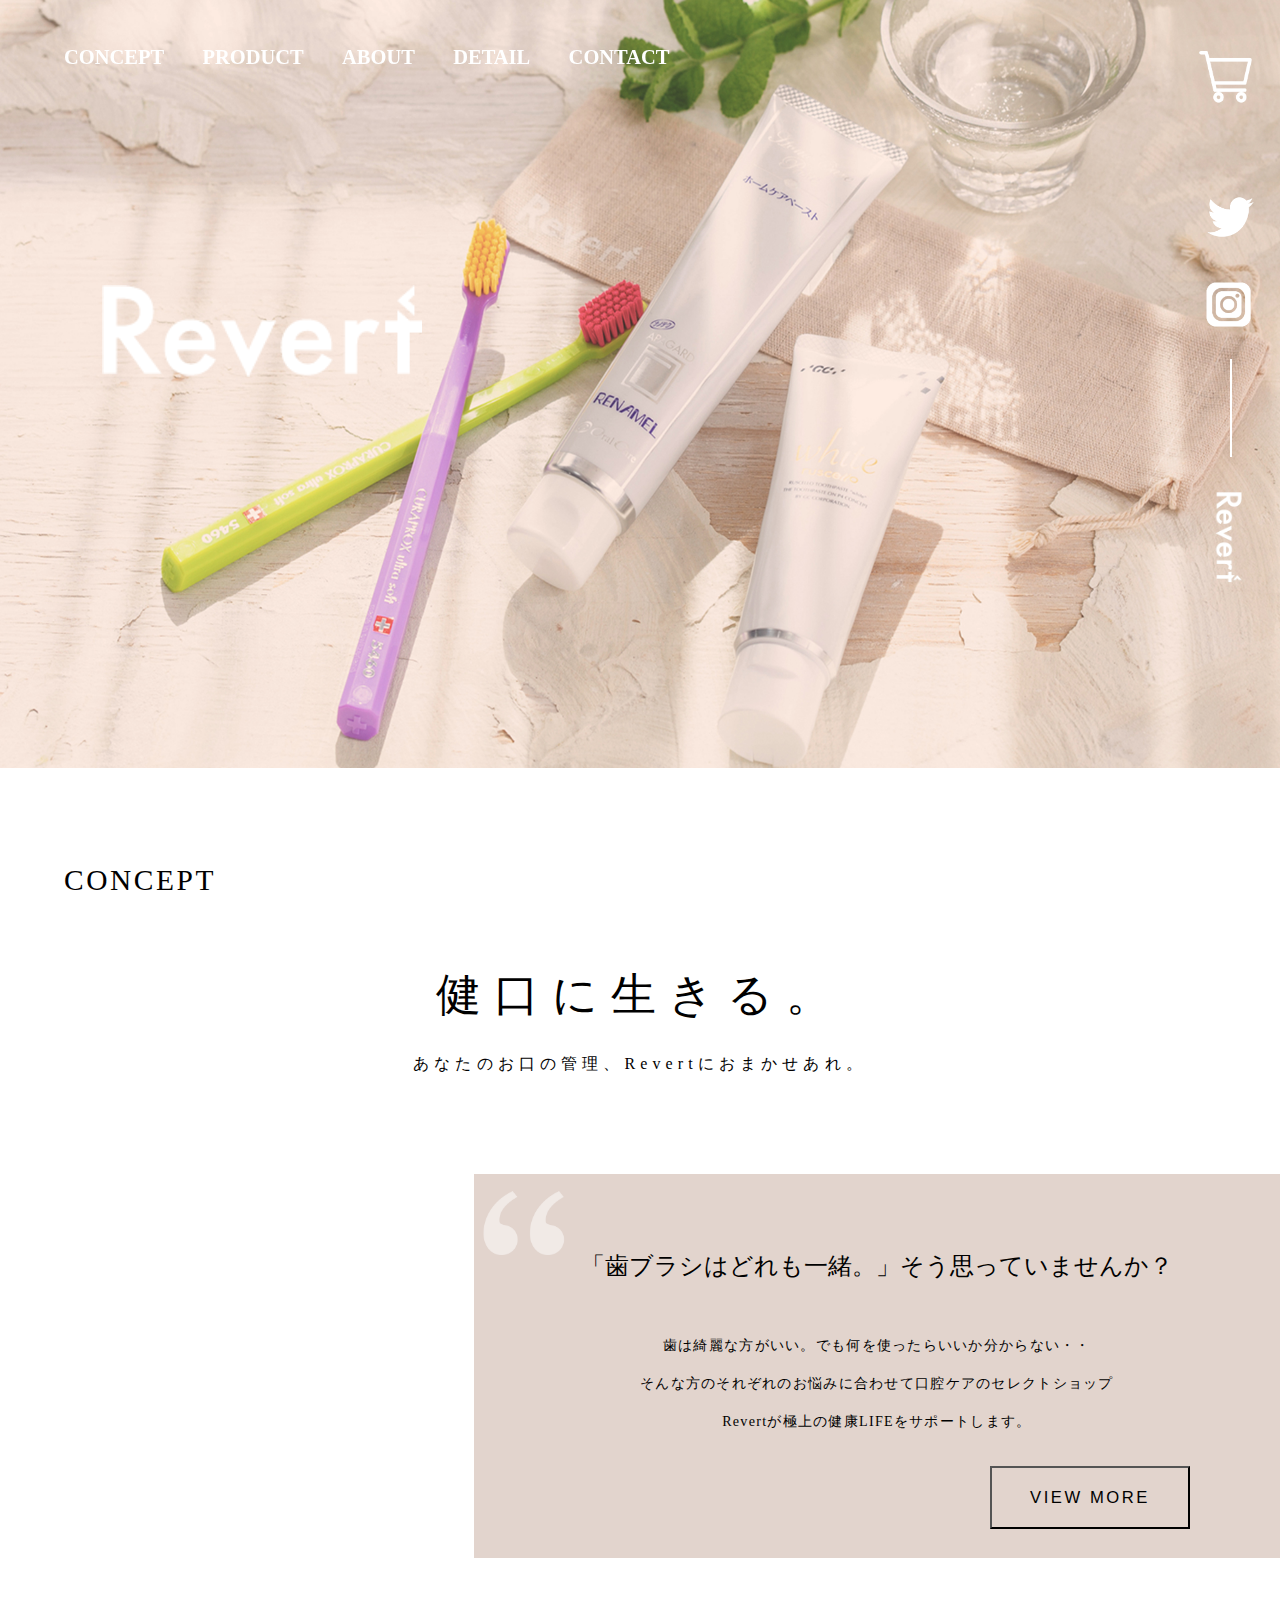
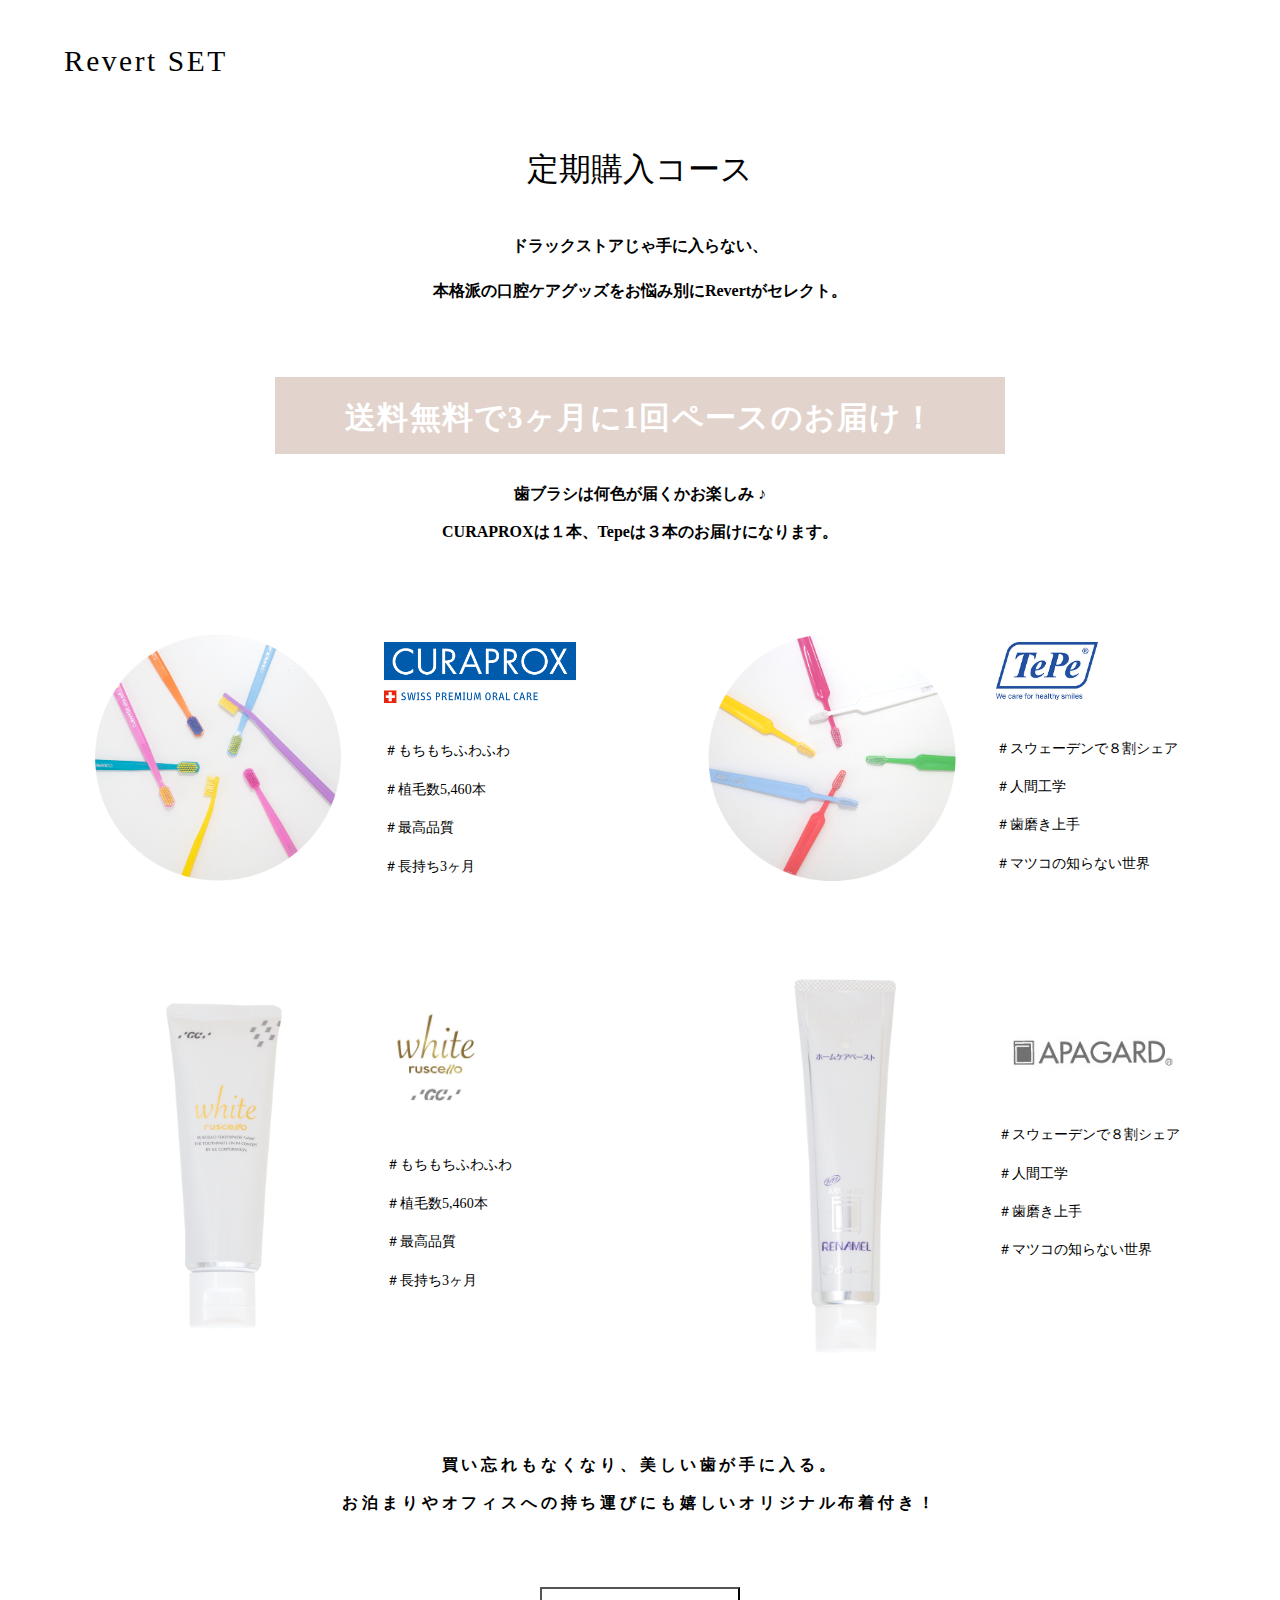
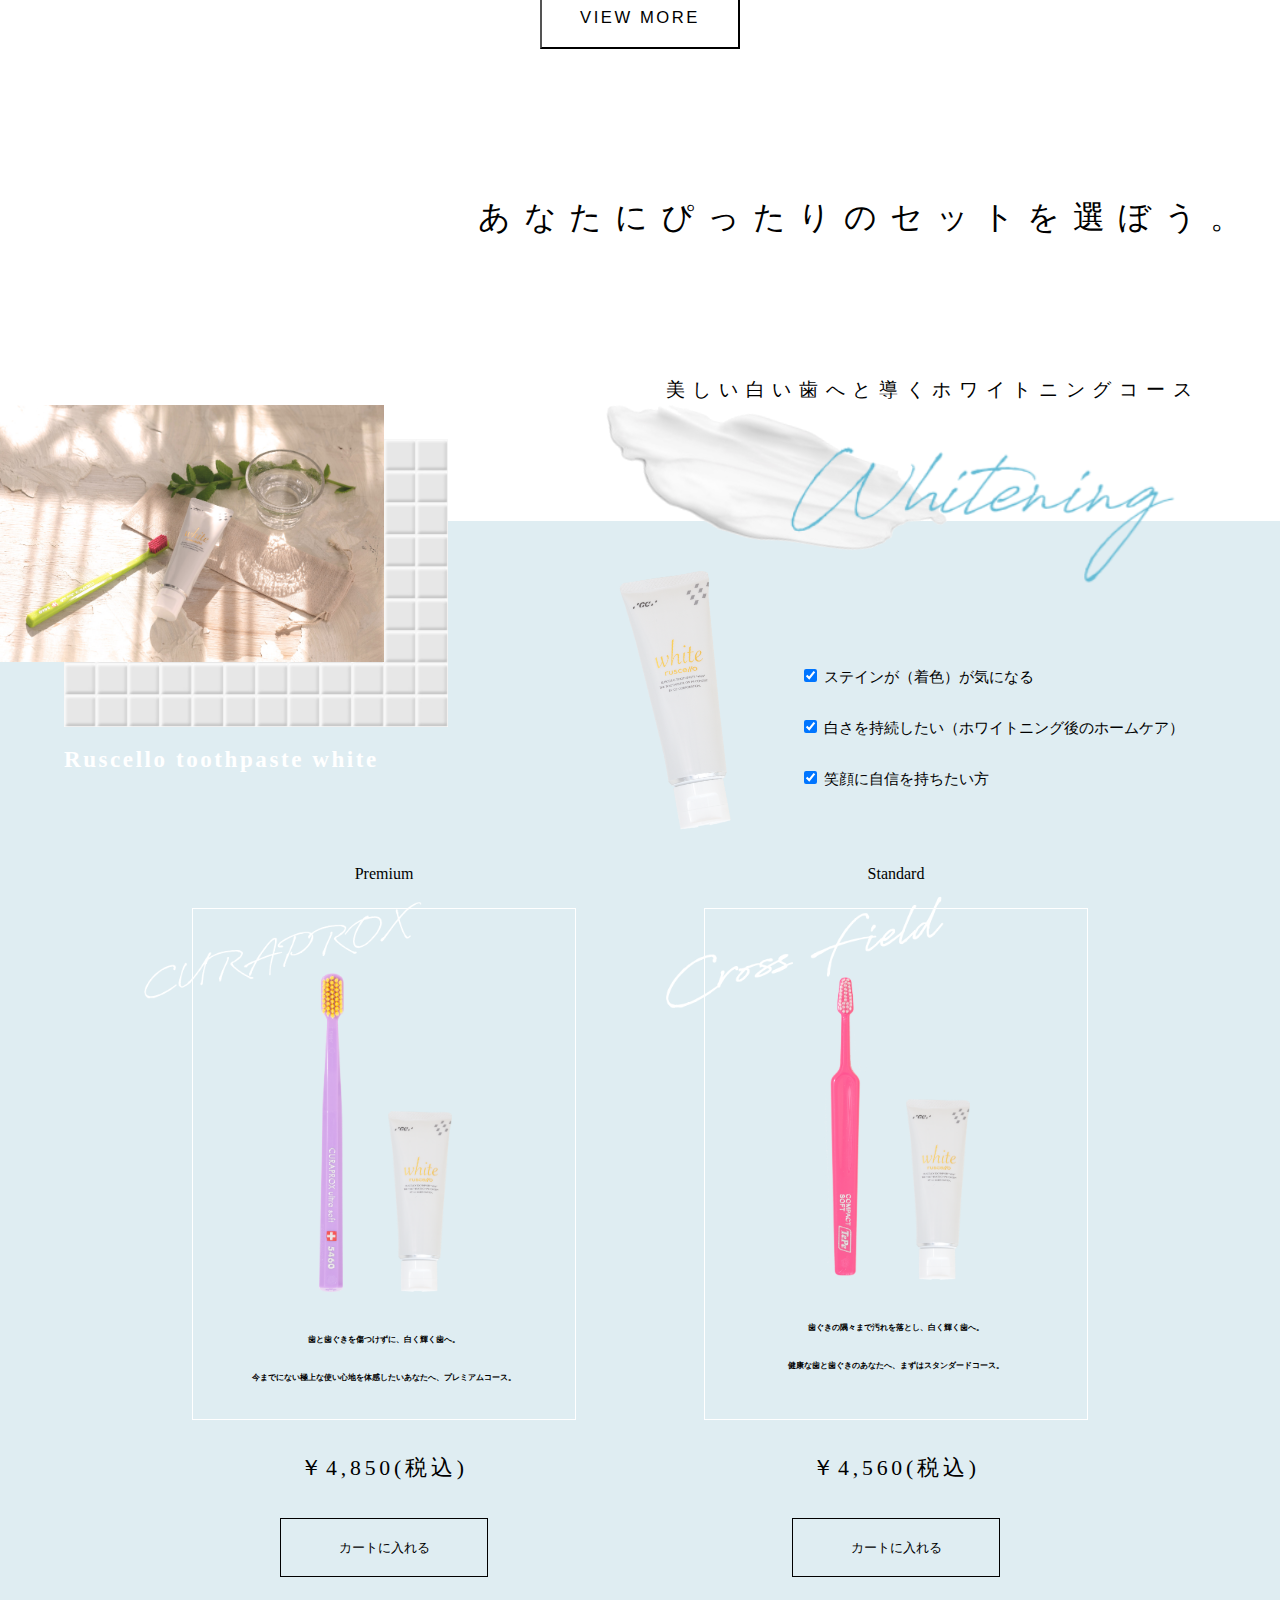
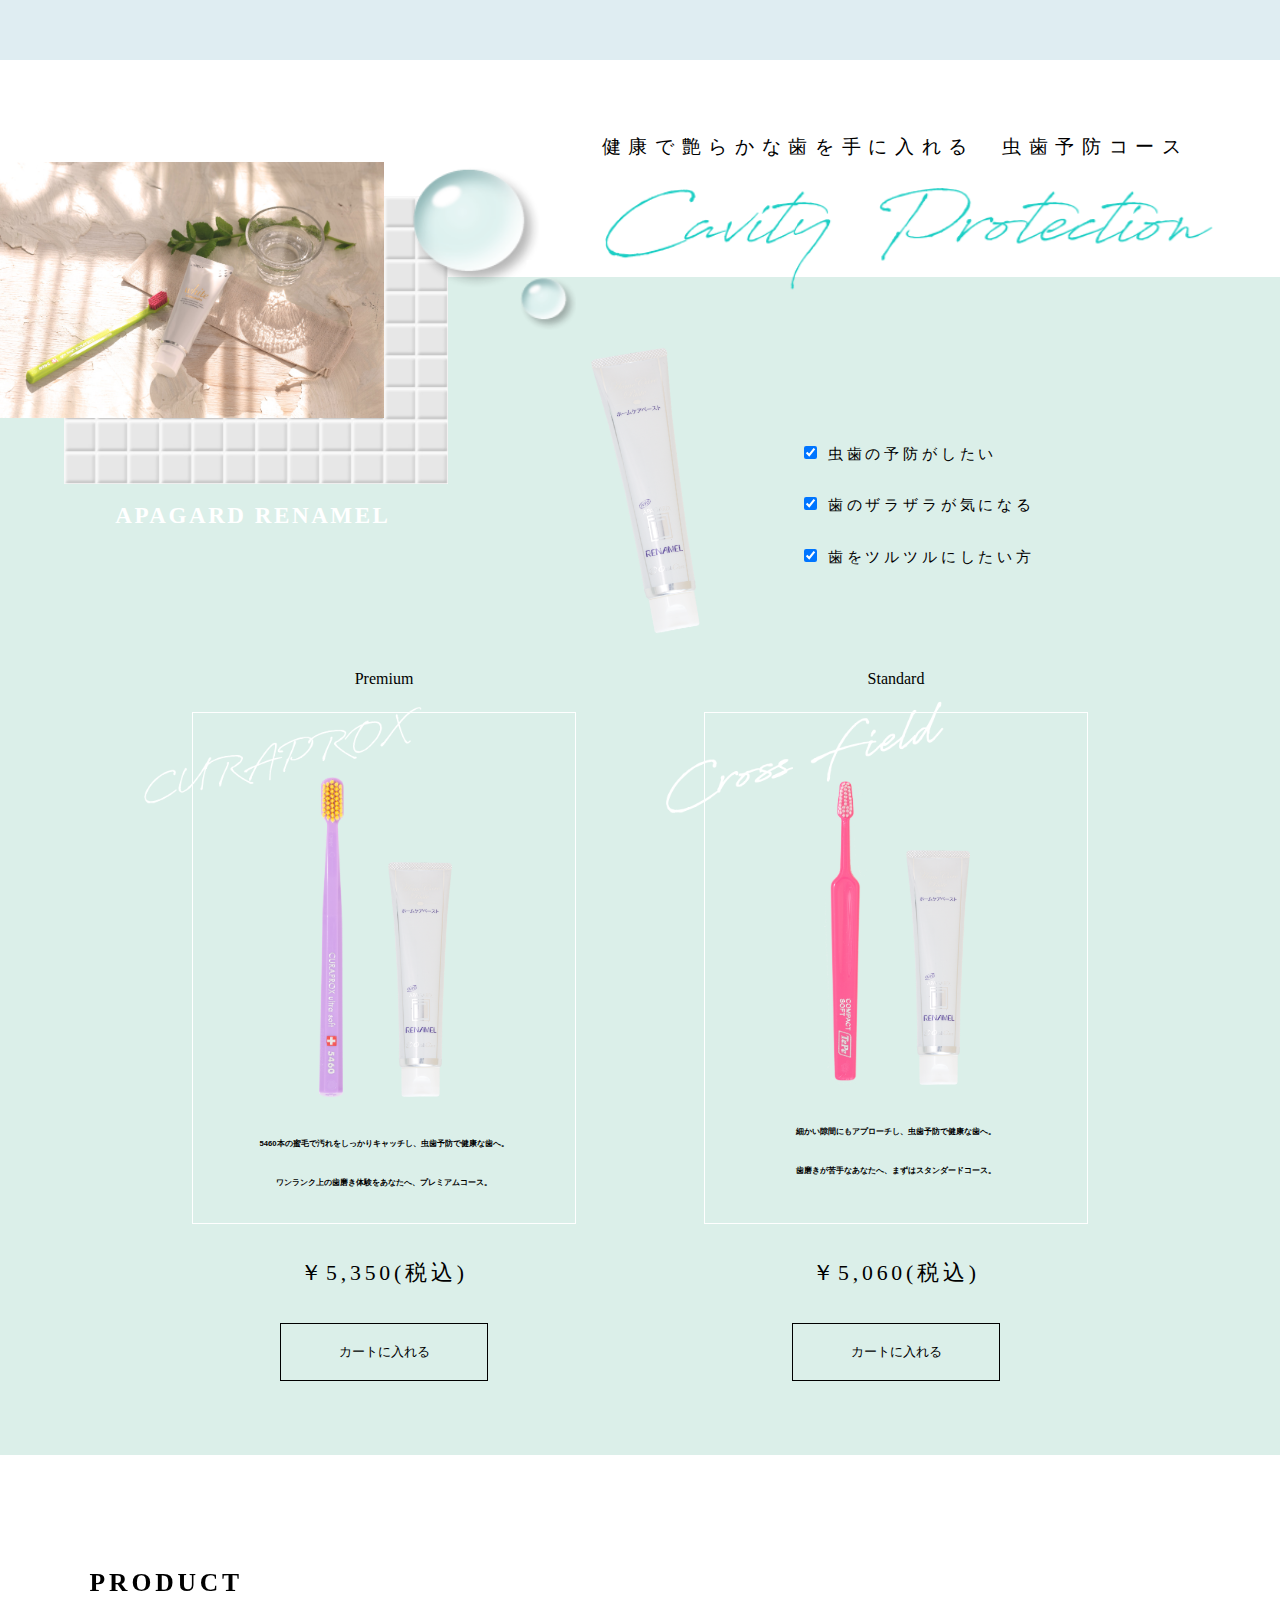
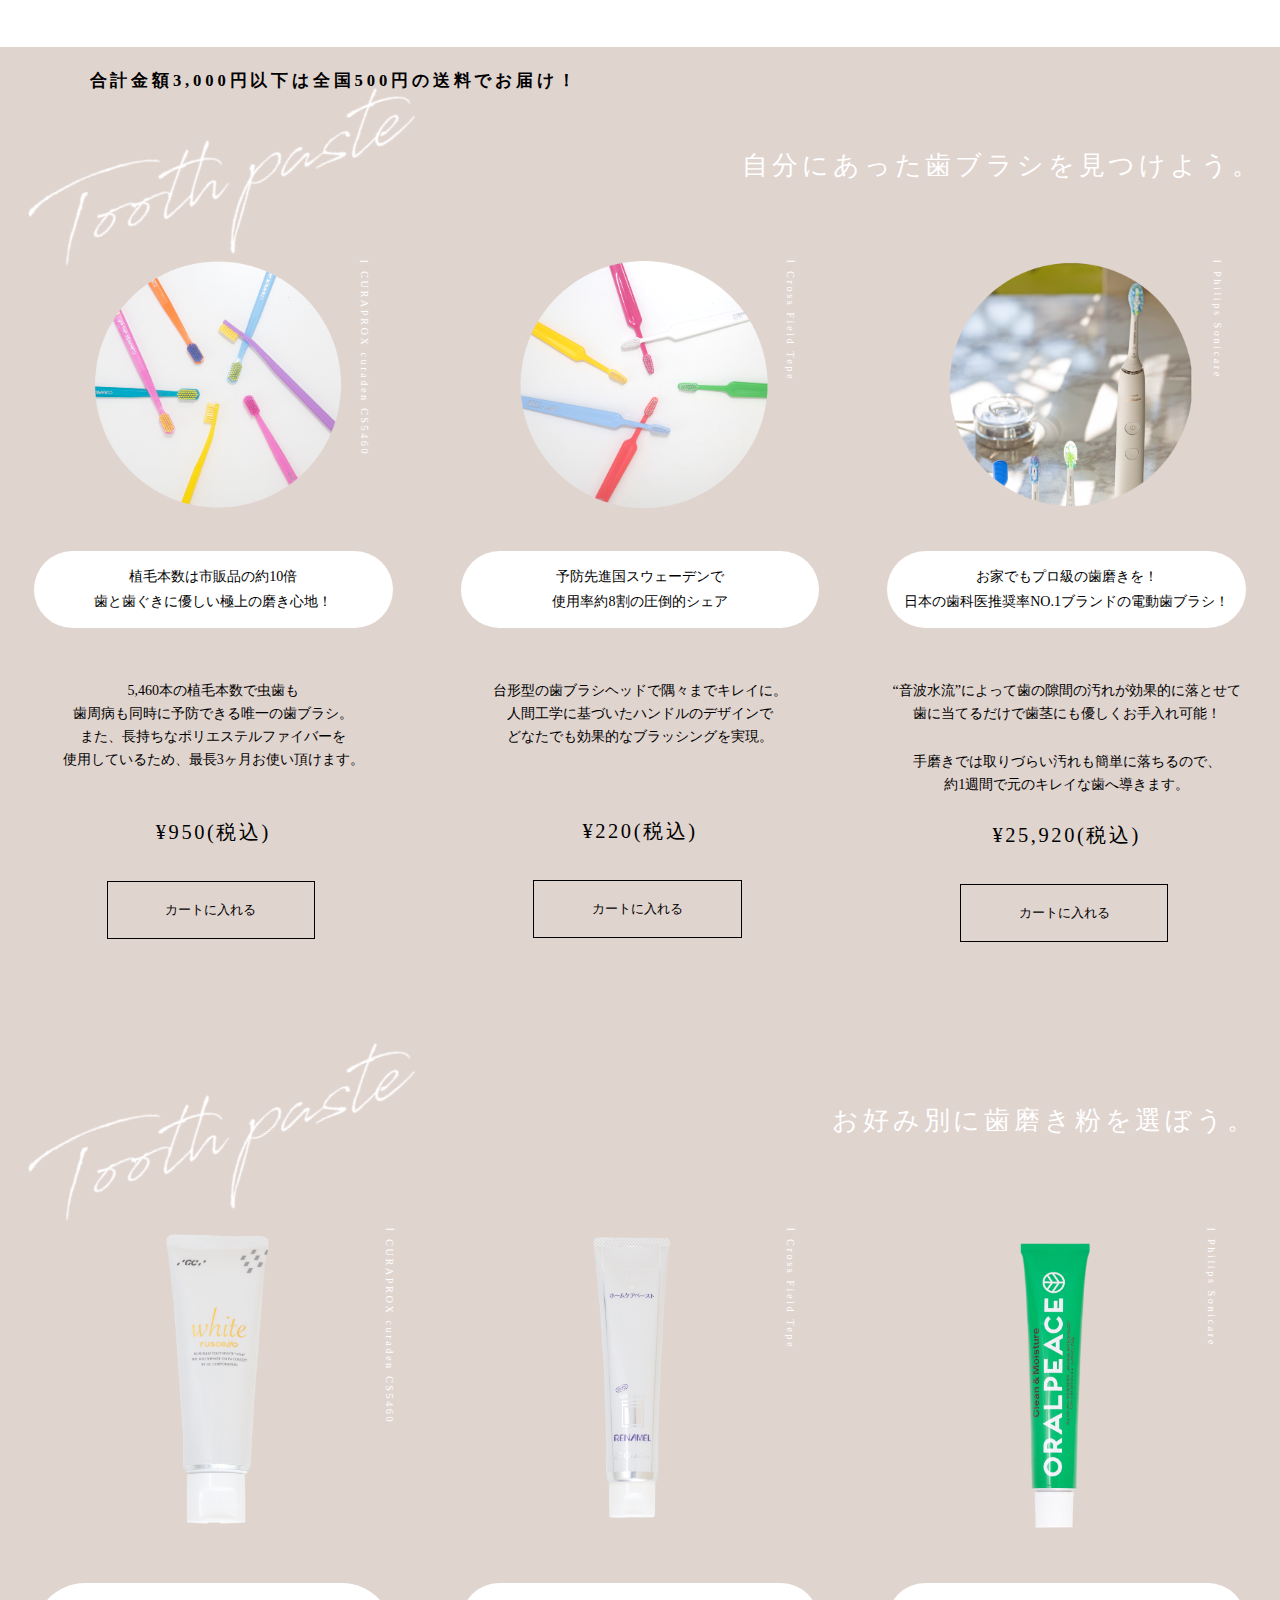
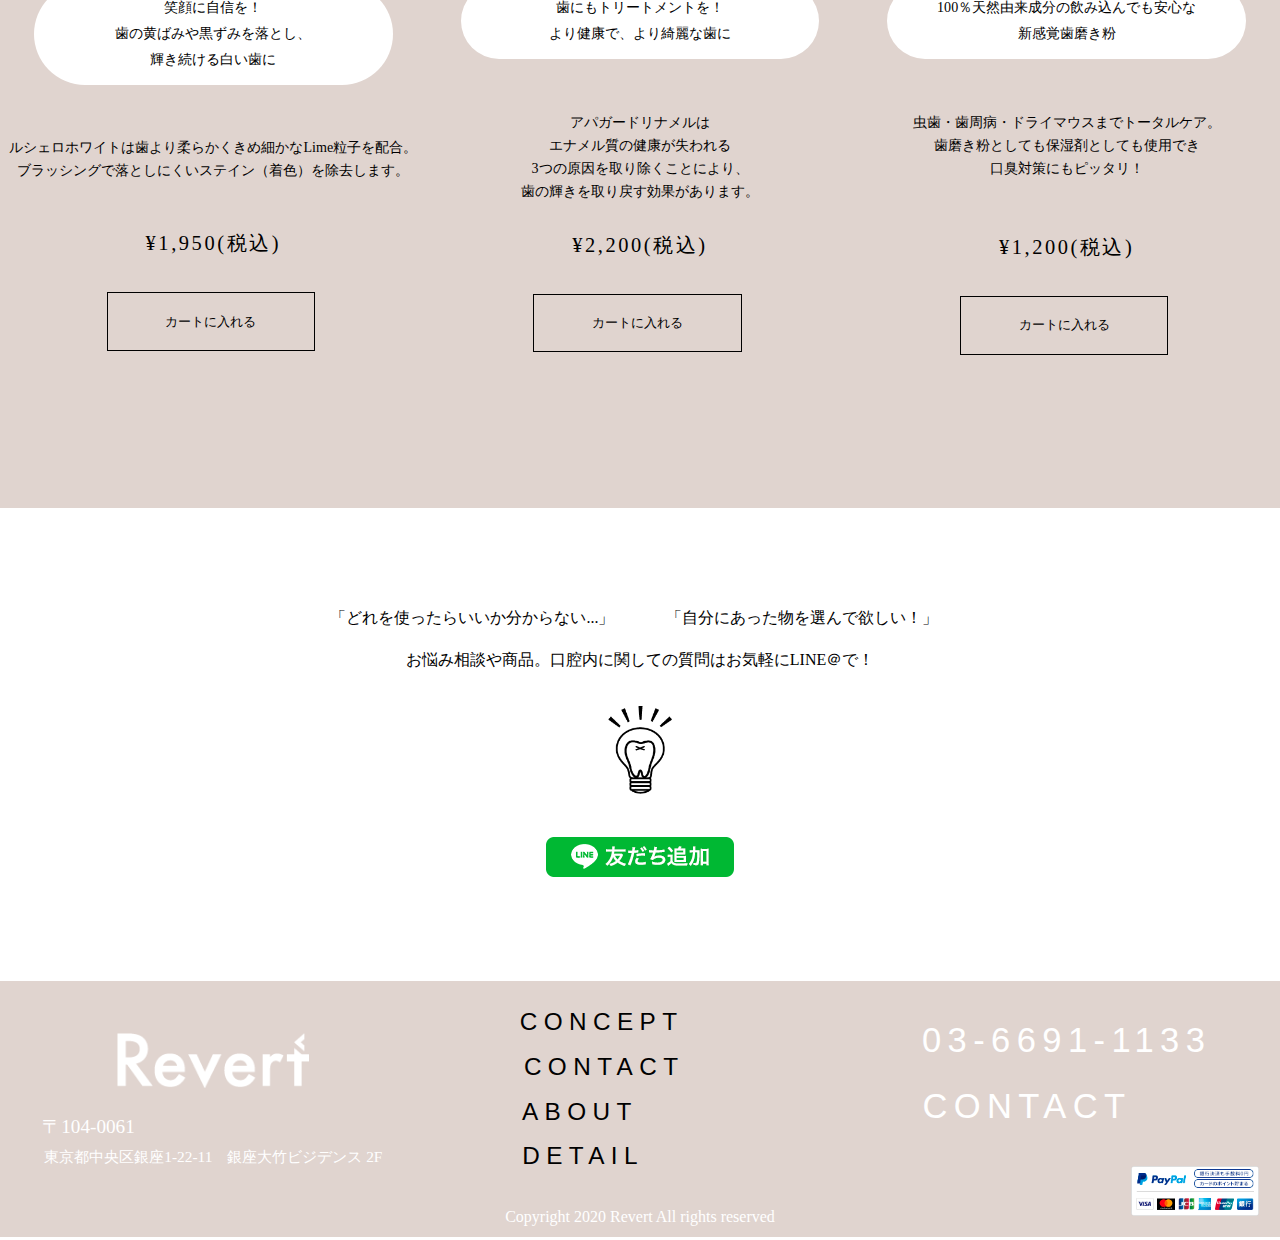
==== commit 86840b38: "コミット" ====
--- a/index.html
+++ b/index.html
@@ -15,10 +15,10 @@
         <div class="header1">
             <ul style="list-style: none;" class="h-ul">
                 <li class="h-li"><a class="concept h-a" href="">CONCEPT</a></li>
-                <li class="h-li"><a class="product h-a" href="">PRODUCT</a></li>
+                <li class="h-li"><a class="product h-a" href="detail.html">PRODUCT</a></li>
                 <li class="h-li"><a class="about h-a" href="about.html">ABOUT</a></li>
                 <li class="h-li"><a class="detail h-a" href="detail.html">DETAIL</a></li>
-                <li class="h-li"><a class="concept h-a" href="">CONTACT</a></li>
+                <li class="h-li"><a class="concept h-a" href="https://form.run/@revert--1605268010">CONTACT</a></li>
             </ul>
         </div>
         <div class="header2">
@@ -50,7 +50,7 @@
                     </li>
                     <!-- /.drawer-item -->
                     <li class="drawer-item">
-                        <a href="">PRODUCT</a>
+                        <a href="detail.html">PRODUCT</a>
                     </li>
                     <!-- /.drawer-item -->
                     <li class="drawer-item">
@@ -61,7 +61,7 @@
                         <a href="detail.html">DETAIL</a>
                     </li>
                     <li class="drawer-item">
-                        <a href="">CONTACT</a>
+                        <a href="https://form.run/@revert--1605268010">CONTACT</a>
                     </li>
                 </ul>
                 <!-- /.drawer-list -->
@@ -565,7 +565,7 @@
             </div>
             <div class="footer-menu">
                 <button class="f-concept"><a href="">CONCEPT</a></button><br>
-                <button class="f-product"><a href="">PRODUCT</a></button><br>
+                <button class="f-product"><a href="https://form.run/@revert--1605268010">CONTACT</a></button><br>
                 <button class="f-about"><a href="about.html">ABOUT</a></button><br>
                 <button class="f-detail"><a href="detail.html">DETAIL</a></button>
                 <p class="copy">Copyright 2020 Revert All rights reserved</p>
--- a/style.css
+++ b/style.css
@@ -1647,9 +1647,9 @@
     text-align: center;
     font-family: "Yu Mincho", YuMincho, serif;
     margin: 20px 0;
+    line-height: 5vw;
     letter-spacing: 6px;
 }
-
 main>section>.sec01-img-contena01 {
     width: 60%;
     margin: 100px auto;
@@ -2049,6 +2049,7 @@
     .detail-header{
         display: none;
     }
+
     nav ul {
         list-style: none;
         margin-top: 20%;
@@ -2059,6 +2060,7 @@
         width: 100%;
         position: fixed;
         display: flex;
+        z-index: 100;
         justify-content: space-between;
         align-items: center;
         padding: 0 20px;
@@ -2247,7 +2249,8 @@
     }
 
     .top-img {
-        height: 65vw;
+        height: 78vw;
+        padding-top: 16vw;
     }
 
     .h-concept {
@@ -2917,11 +2920,6 @@
     .footer-menu {
         line-height: 9.5vw;
     }
-
-    .res-nam {
-        margin-top: 10vw;
-    }
-
     .number a {
         color: white;
         font-size: 20px;
@@ -3410,7 +3408,8 @@
 
 @media screen and (max-width: 380px) {
     .top-img {
-        height: 67vw;
+        padding-top: 17vw;
+        height: 77vw;
     }
 
     .pc_only_300 {
@@ -3993,4 +3992,8 @@
         top: 3vw;
         left: 17vw;
     }
+    .final {
+        margin-top: 150vw;
+    }
+    
 }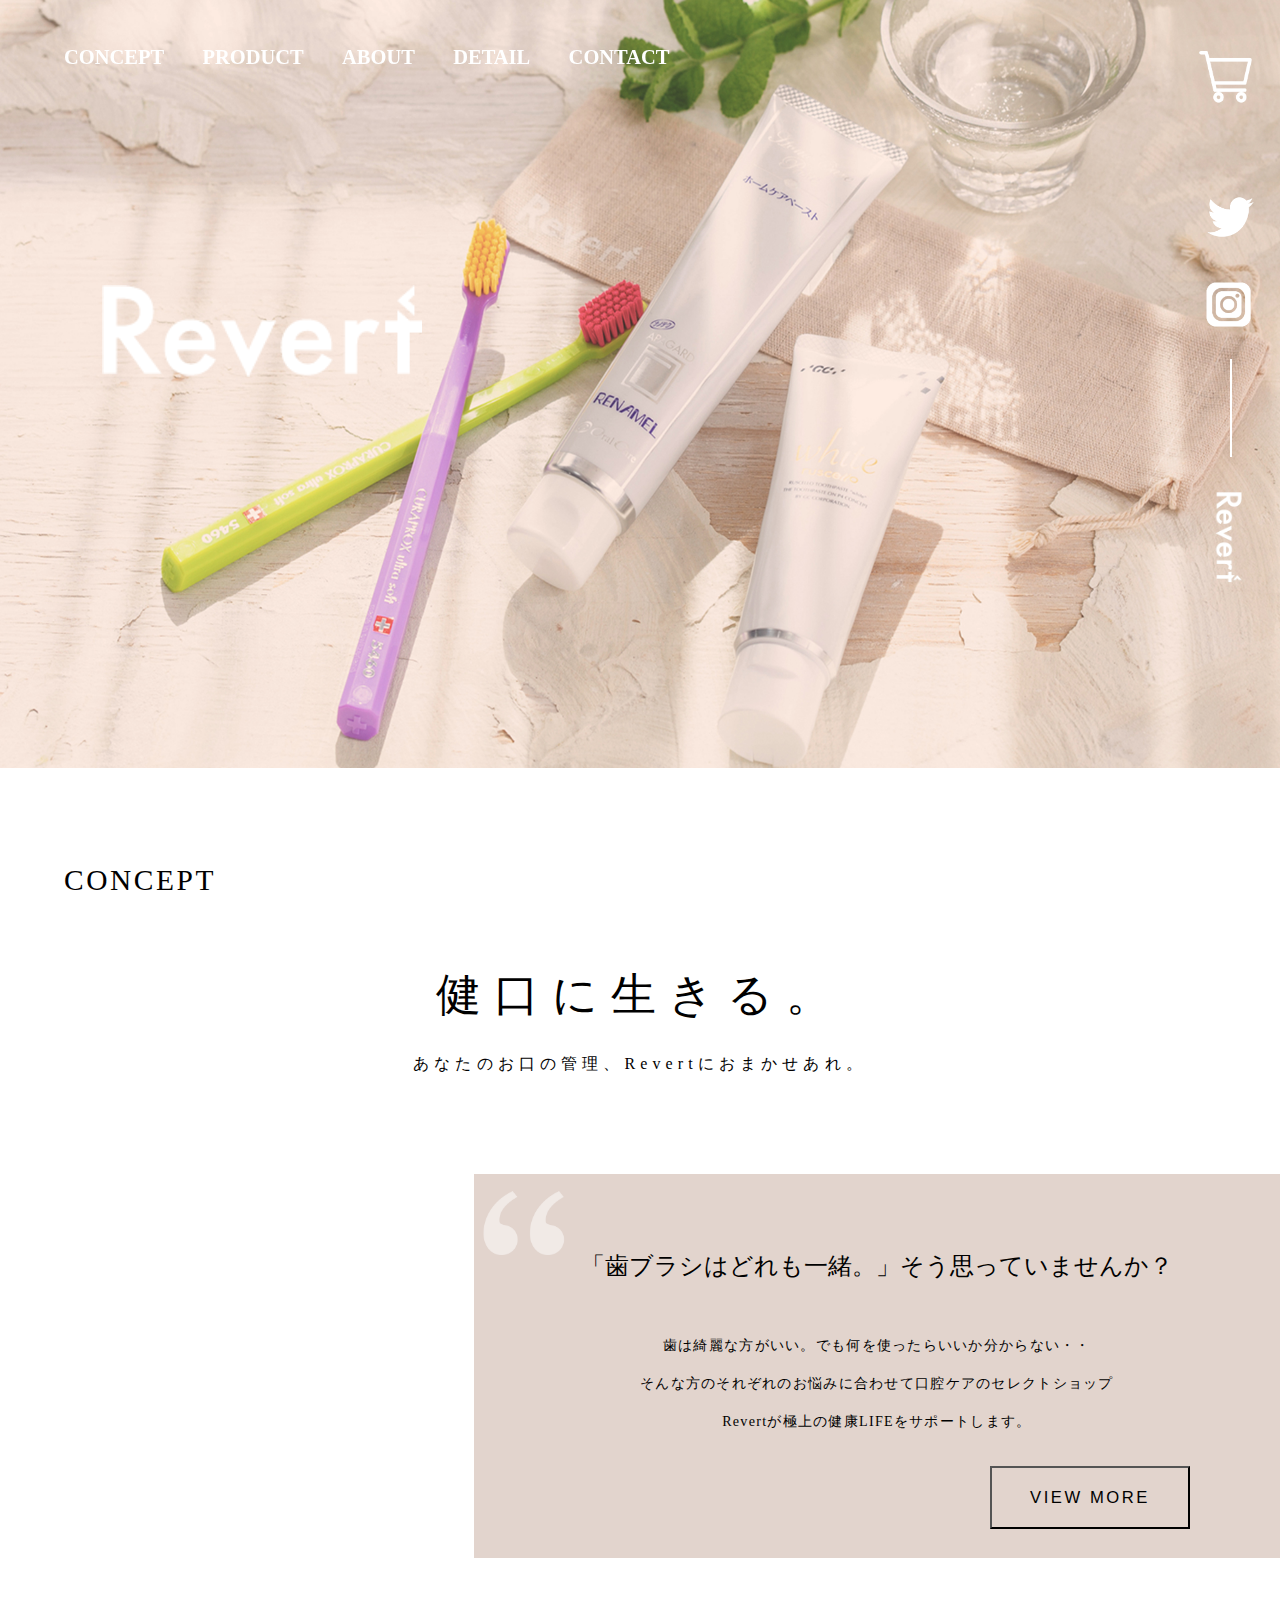
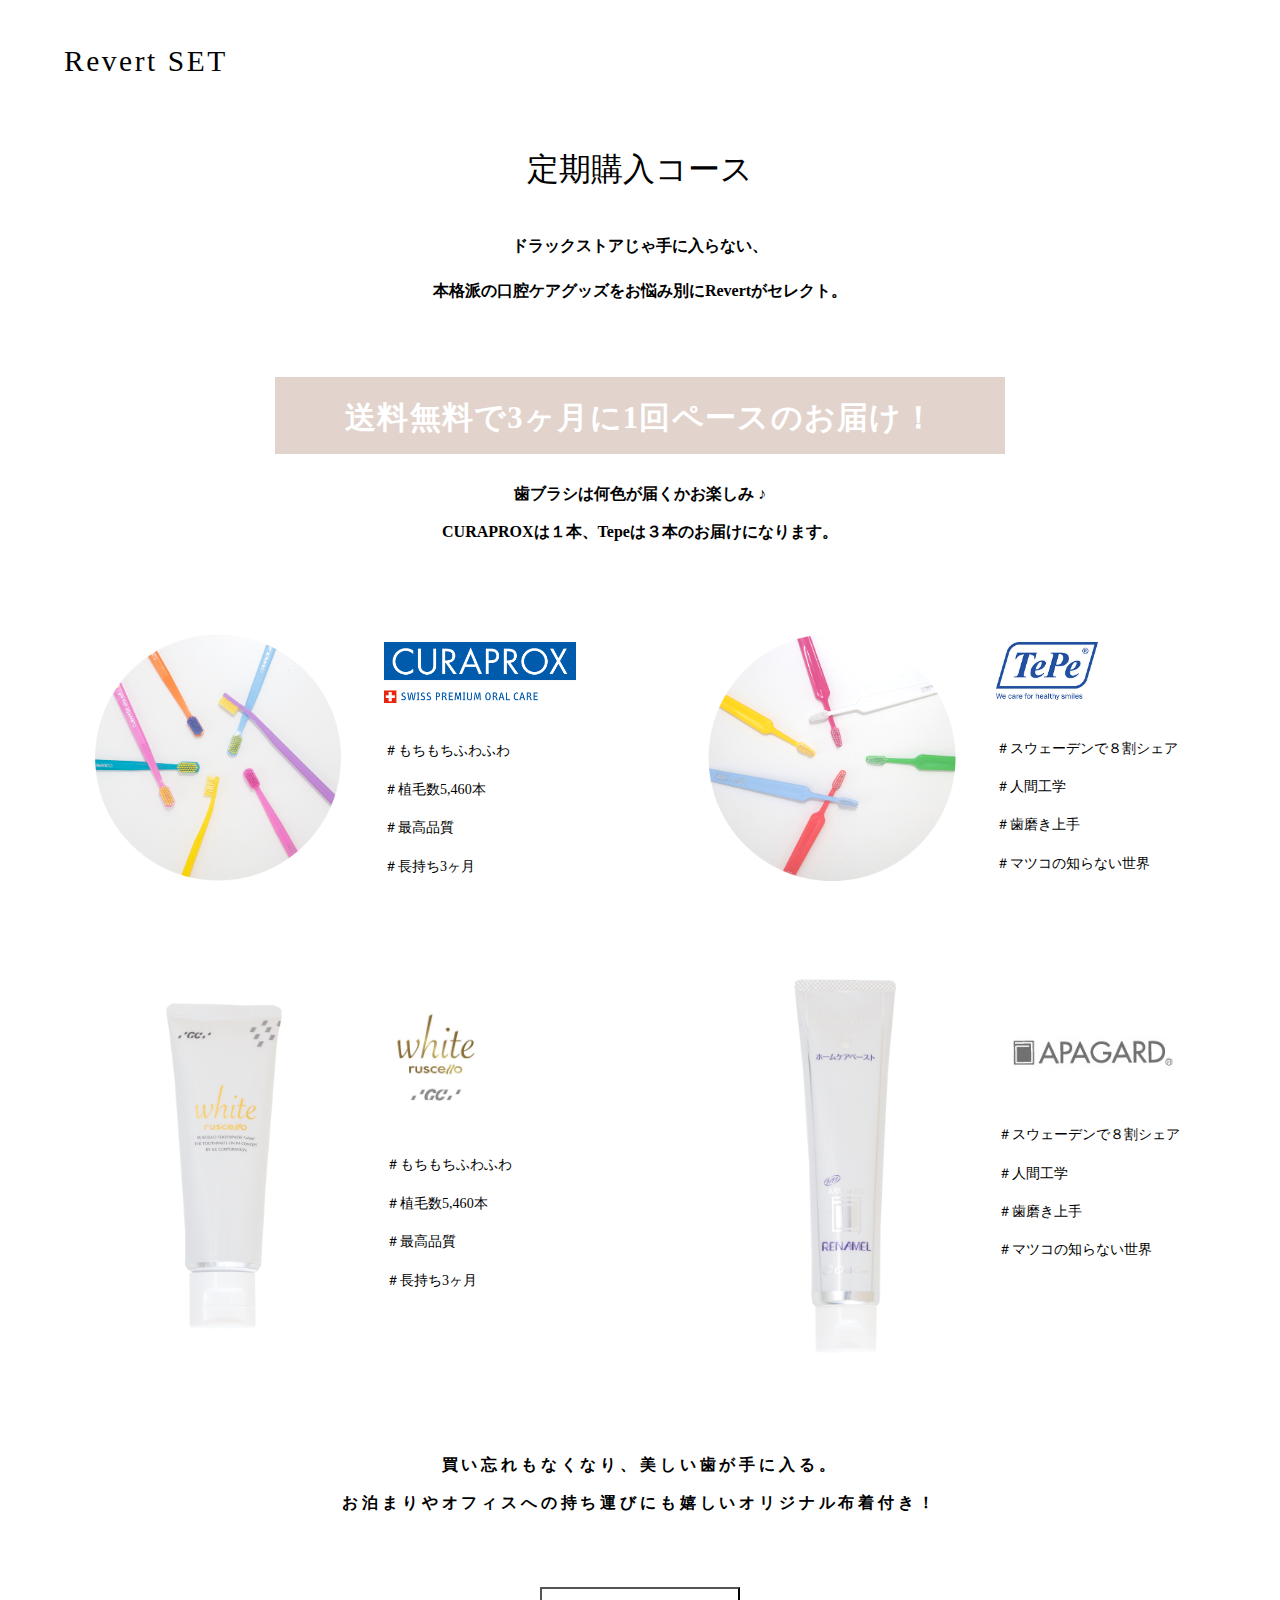
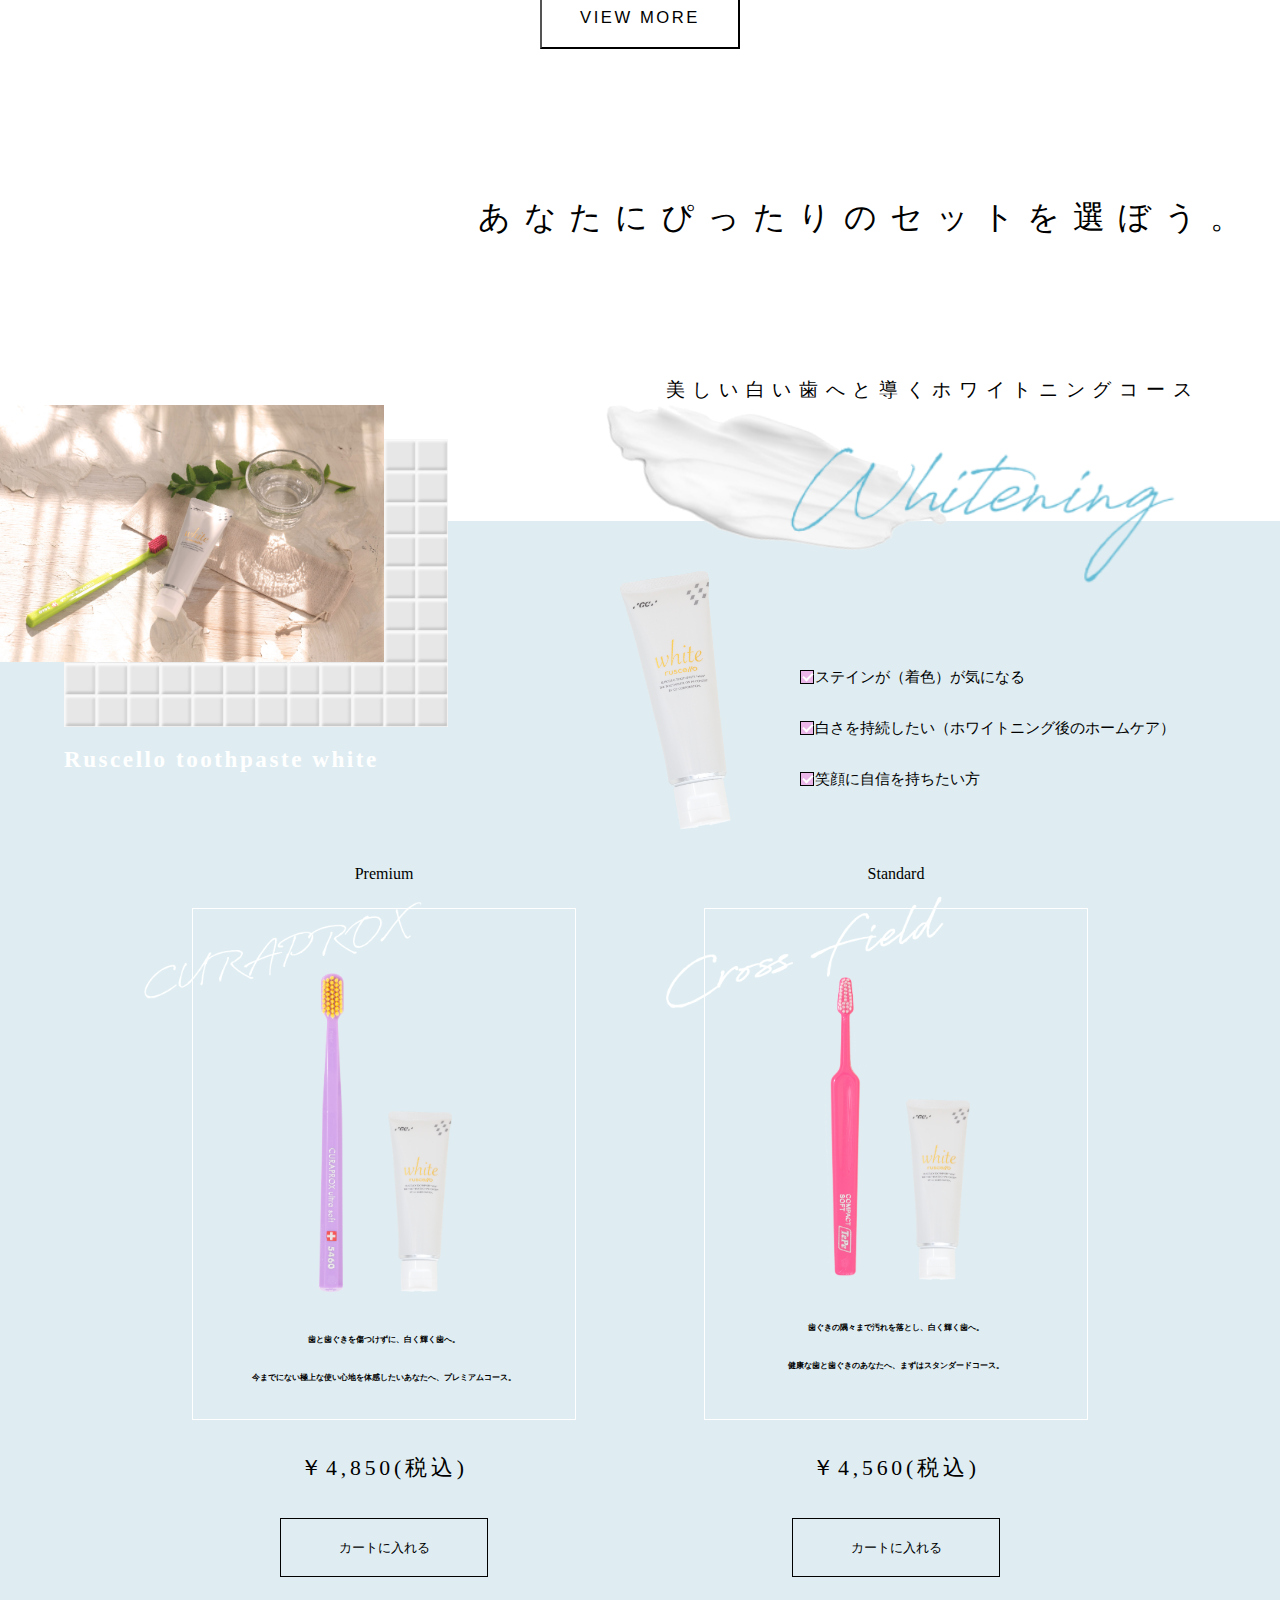
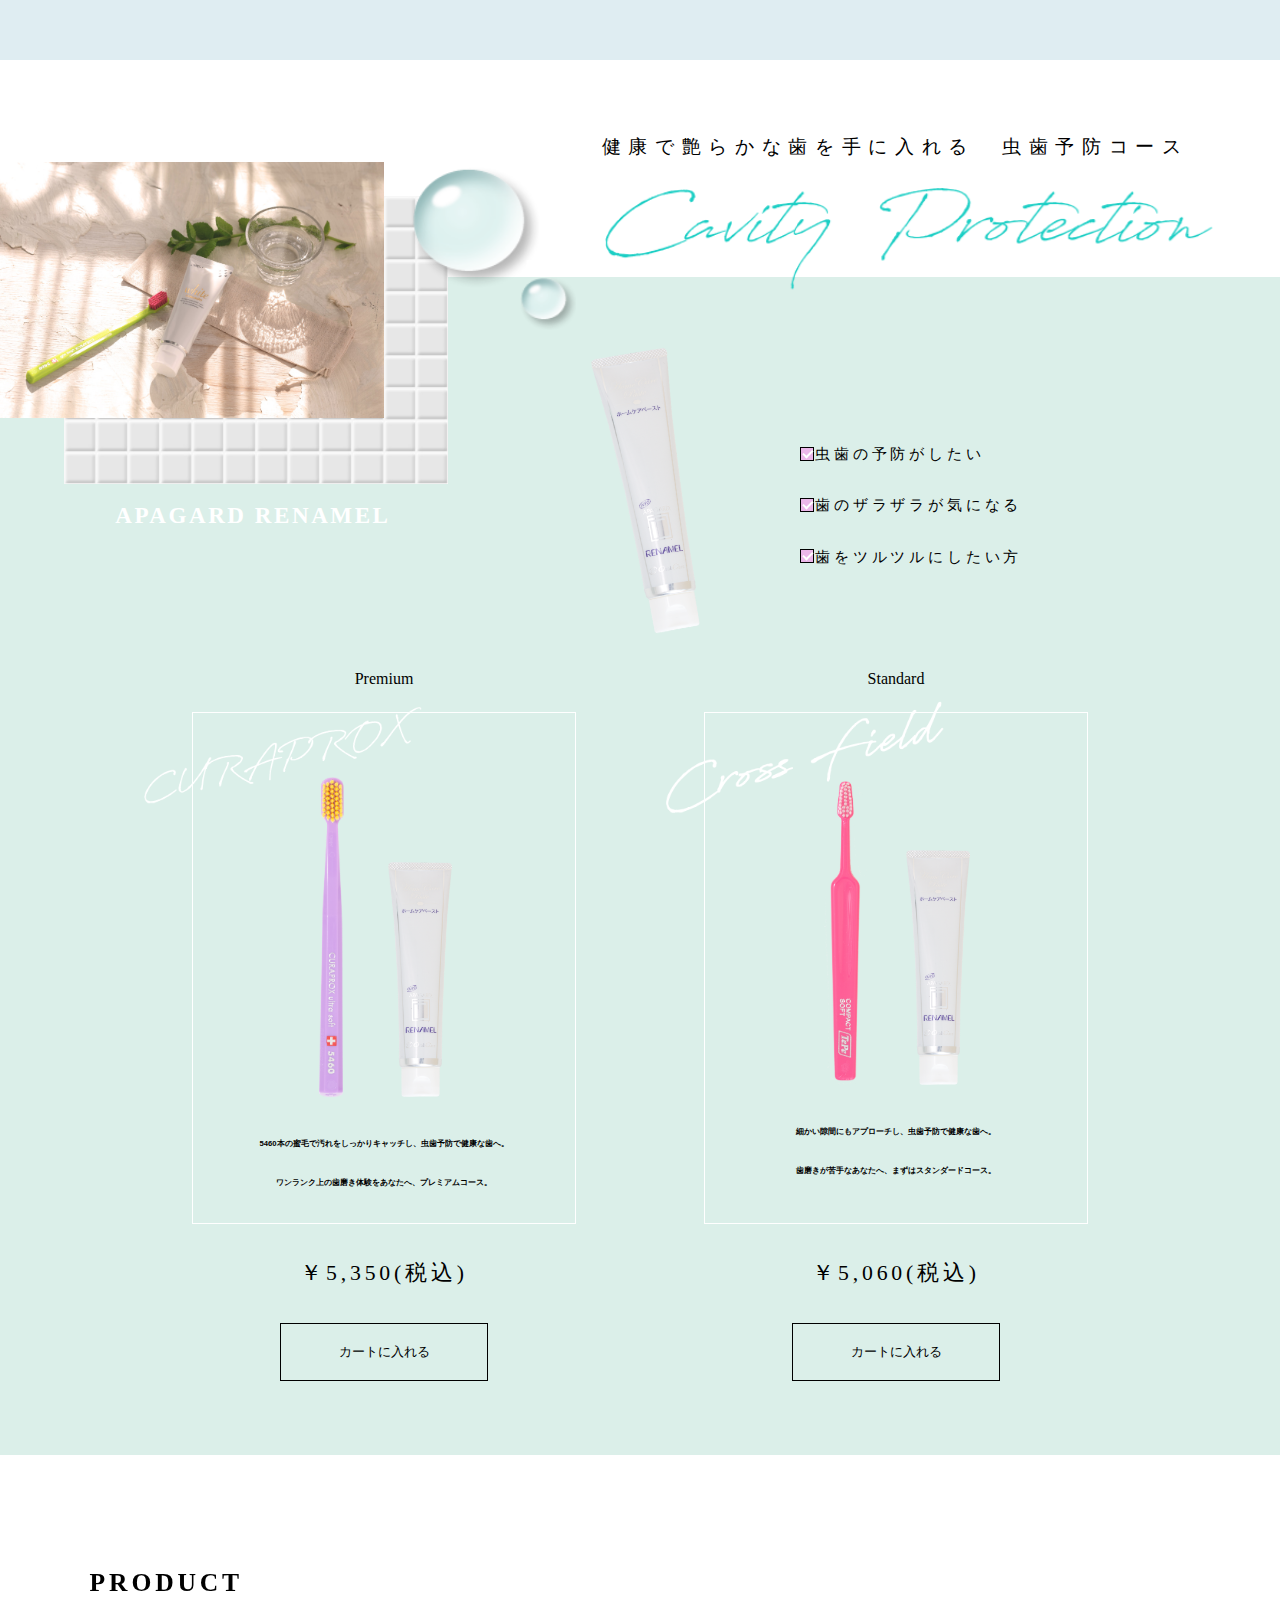
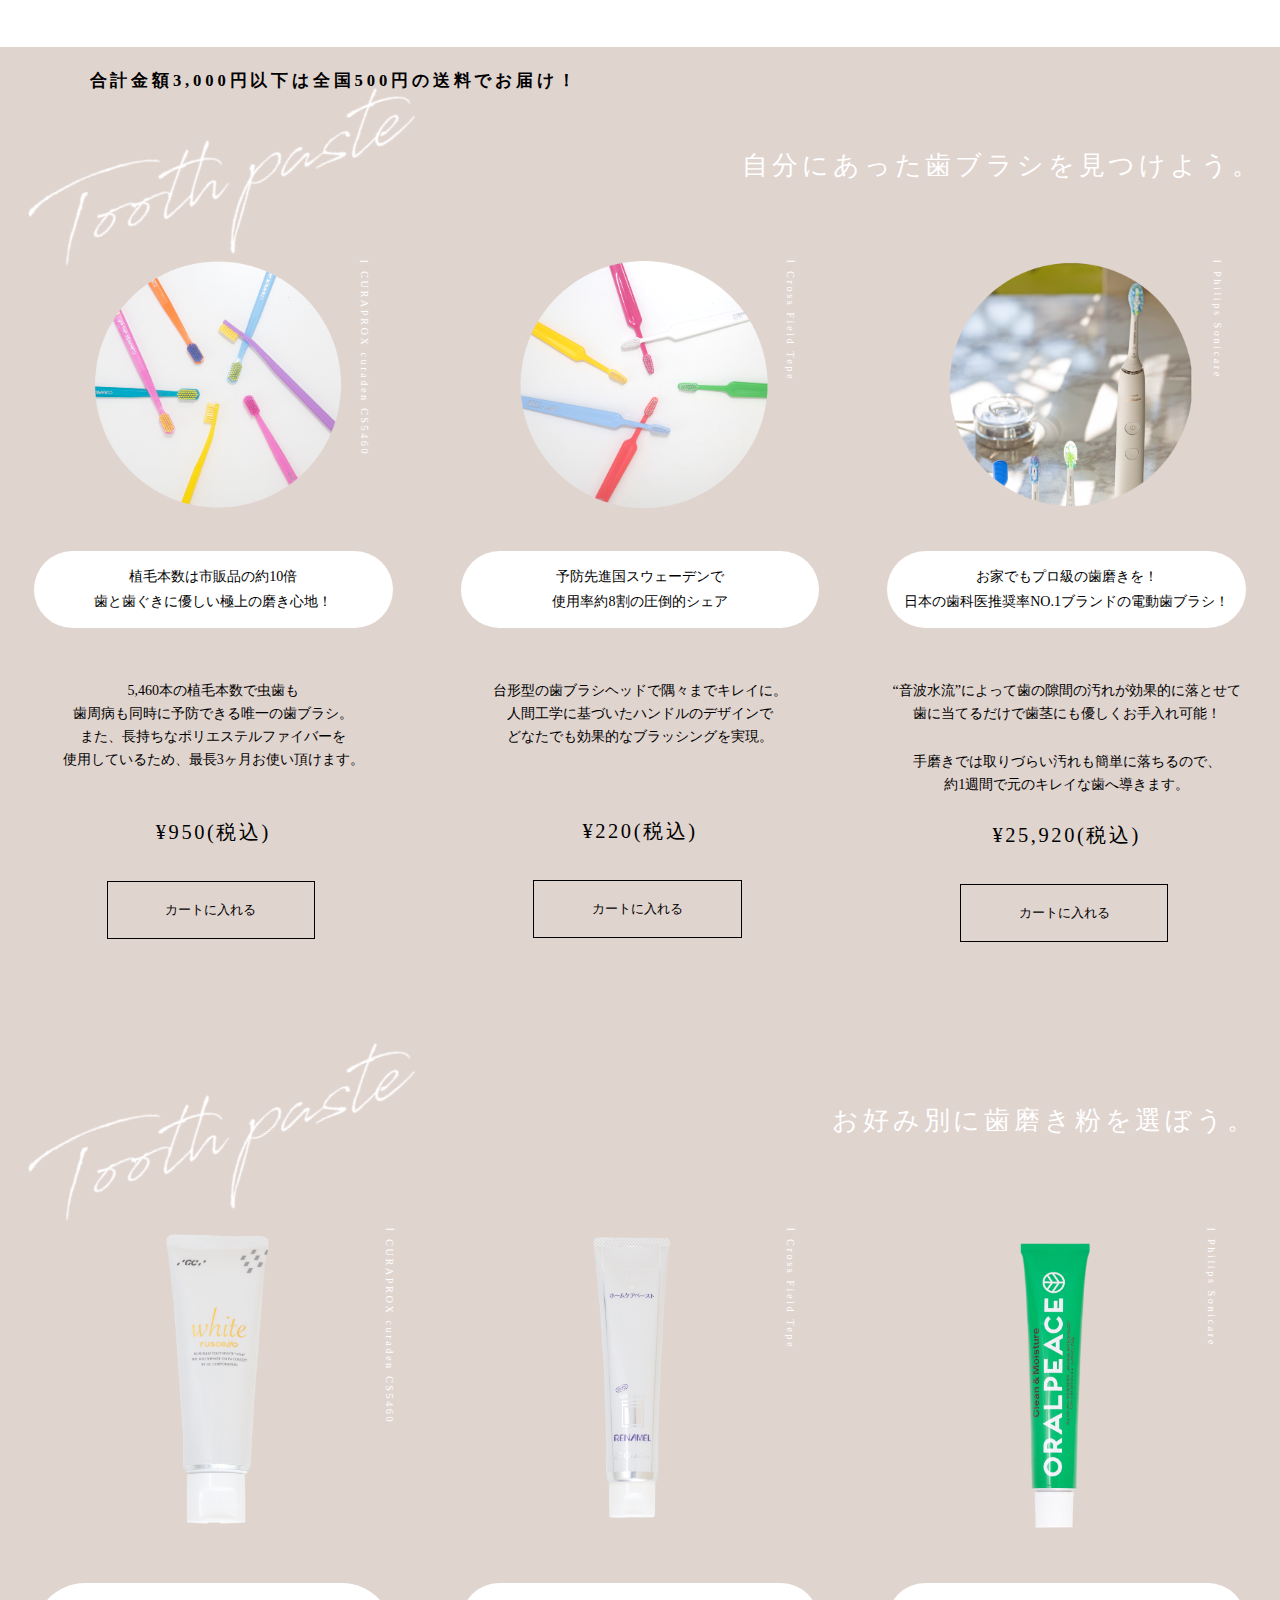
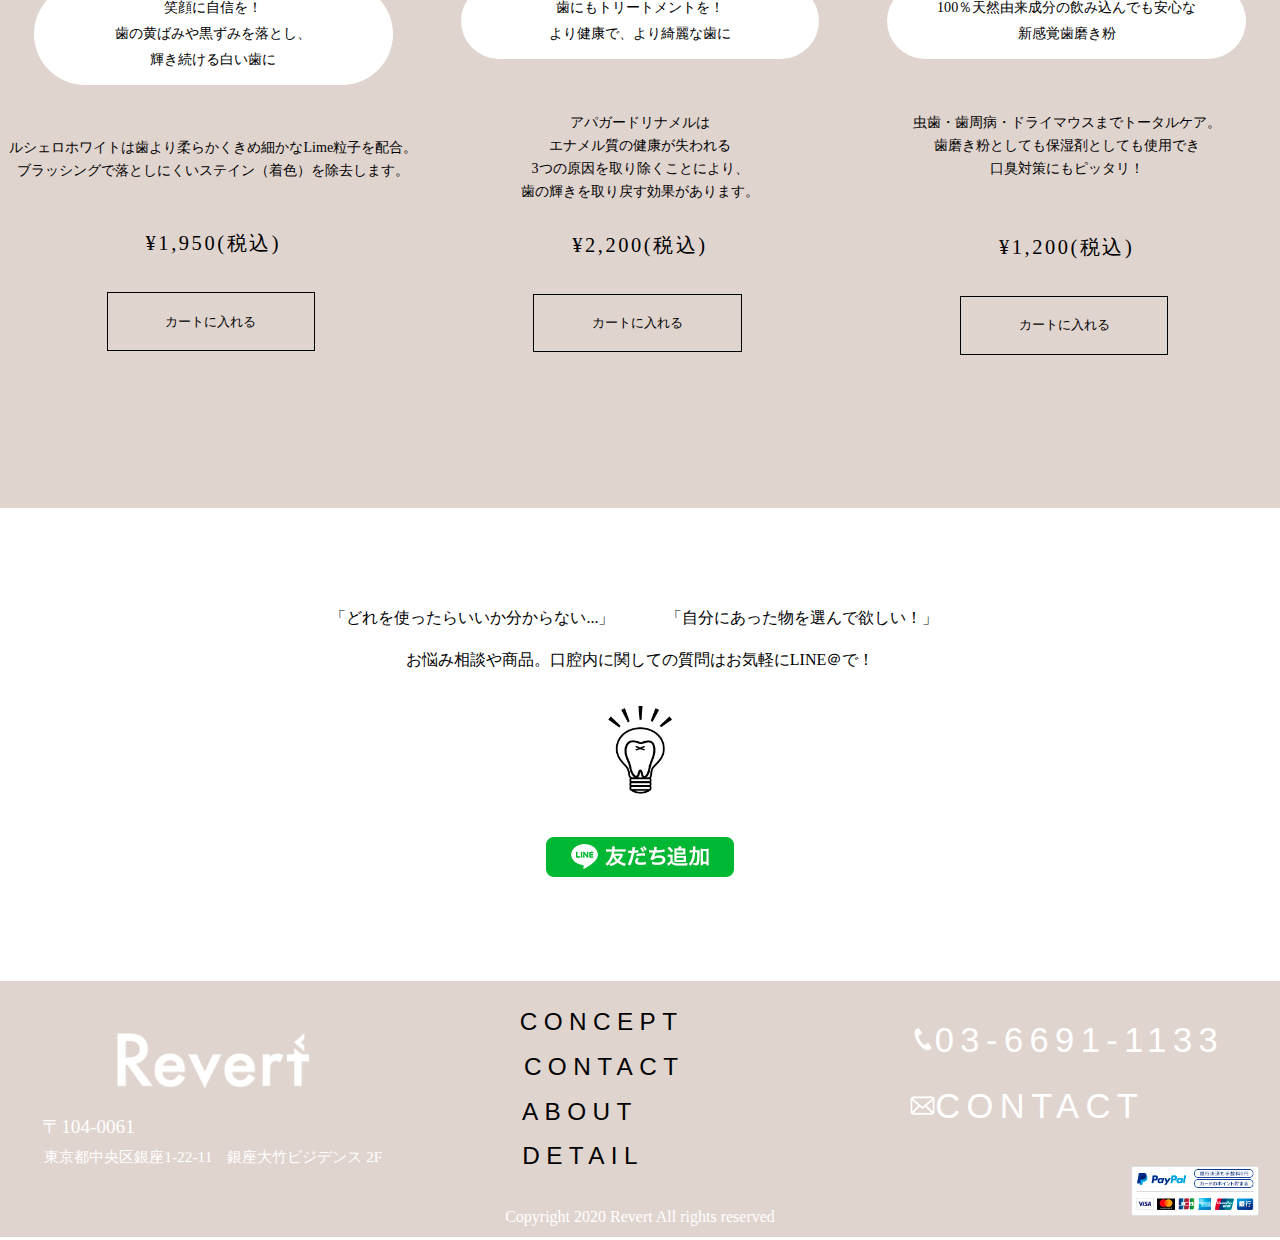
==== commit 137a10f0: "komitto" ====
--- a/index.html
+++ b/index.html
@@ -570,9 +570,9 @@
                 <button class="f-detail"><a href="detail.html">DETAIL</a></button>
                 <p class="copy">Copyright 2020 Revert All rights reserved</p>
             </div>
-            <div class="res-nam">
-                <button class="number"><a href="03-6691-1133">03-6691-1133</a></button><br>
-                <button class="mail"><a href="">CONTACT</a></button><br>
+            <div>
+                <button class="number"><a href="03-6691-1133"><img class="phone-f" src="phone.png" alt="">03-6691-1133</a></button><br>
+                <button class="mail"><a href=""><img class="mail-f" src="mail.png" alt="">CONTACT</a></button><br>
                 <img class="pauypal" src="paypal.png" alt="">
             </div>
         </div>
--- a/style.css
+++ b/style.css
@@ -1,6 +1,52 @@
 a {
     list-style: none;
     text-decoration: none;
+}
+
+input[type="checkbox"] {
+    display: none;
+    /*デフォルトのチェックボックスを非表示にする*/
+}
+input[type="checkbox"]+label {
+    position: relative;
+    padding-left: 15px;
+    /*チェックボックス分の隙間を作る*/
+}
+input[type="checkbox"]+label::before {
+    content: "";
+    display: block;
+    width: 12px;
+    height: 12px;
+    position: absolute;
+    top: 50%;
+    left: 0;
+    transform: translateY(-50%);
+    /*中央ぞろえにする*/
+    border: 1px solid rgb(0, 0, 0);
+    /*お好きなや太さで。*/
+    cursor: pointer;
+    /*ポインターを表示する*/
+}
+input[type="checkbox"]:checked+label::before {
+    /*チェックしたときの箱の色を変える*/
+    background: rgb(235, 183, 233);
+}
+input[type=checkbox]:checked+label::after {
+    /*チェックの✓をつくる*/
+    content: "";
+    display: block;
+    width: 10px;
+    height: 6px;
+    box-sizing: border-box;
+    border-bottom: 2px solid #fff;
+    border-left: 2px solid #fff;
+    position: absolute;
+    /*ここから下は位置を調整する*/
+    top: 40%;
+    left: 5px;
+    /*箱を斜めに傾けてチェック表示にする*/
+    -webkit-transform: rotate(-45deg);
+    transform: rotate(-45deg) translateY(-50%);
 }
 
 .header1 {
@@ -740,6 +786,14 @@
     font-size: 1.6vw;
 }
 
+
+.phone-f{
+    width: 2vw;
+}
+
+.mail-f{
+    width: 2vw;
+}
 .three-btn {
     padding: 1.5vw 4.5vw;
     margin-top: 3vw;
@@ -2045,6 +2099,9 @@
 @media screen and (max-width: 420px) {
     .about-header-contena{
         display: none;
+    }
+    .lefton{
+
     }
     .detail-header{
         display: none;
@@ -2192,7 +2249,7 @@
         font-size: 12px;
         text-align: center;
         letter-spacing: 2px;
-        line-height: 10vw;
+        line-height: 8vw;
     }
 
     .about-header-contena {
@@ -2227,6 +2284,7 @@
         font-size: 21px;
         text-align: center;
         font-family: "Yu Mincho", YuMincho, serif;
+        line-height: 13vw;
         margin: 20px 0;
         margin-bottom: 14vw;
         letter-spacing: 4px;
@@ -3019,8 +3077,8 @@
     }
 
     .detailSection3 {
-        height: 141vw;
-    }
+    height: 155vw;
+}
 
     .detailSection3-w {
         display: block;
@@ -3070,20 +3128,20 @@
     }
 
     .desc1 {
-        line-height: 3.7vw;
+        line-height: 5.7vw;
         margin-top: 2vw;
-        font-size: 10px;
+        font-size: 11px;
     }
 
     .desc2 {
-        line-height: 3.7vw;
+        line-height: 5.7vw;
         margin-top: 1.5vw;
-        font-size: 10px;
+        font-size: 11px;
     }
 
     .desc3 {
-        line-height: 3.7vw;
-        font-size: 10px;
+        line-height: 5.7vw;
+        font-size: 11px;
     }
 
     .res-none {
@@ -3091,7 +3149,7 @@
     }
 
     .detailSection4 {
-        height: 150vw;
+        height: 163vw;
         margin-top: 10vw;
     }
 
@@ -3126,24 +3184,24 @@
     }
 
     .desc1-4 {
-        line-height: 3.7vw;
+        line-height: 5.7vw;
         margin-top: 2vw;
-        font-size: 10px;
+        font-size: 11px;
     }
 
     .desc2-4 {
-        line-height: 3.7vw;
+        line-height: 5.7vw;
         margin-top: 1.5vw;
-        font-size: 10px;
+        font-size: 11px;
     }
 
     .desc3-4 {
-        line-height: 3.7vw;
-        font-size: 10px;
+        line-height: 5.7vw;
+        font-size: 11px;
     }
 
     .detailSection5 {
-        height: 150vw;
+        height: 179vw;
         margin-top: 13vw;
     }
 
@@ -3182,20 +3240,20 @@
     }
 
     .desc1-5 {
-        line-height: 3.7vw;
+        line-height: 5.7vw;
         margin-top: 2vw;
-        font-size: 10px;
+        font-size: 11px;
     }
 
     .desc2-5 {
-        line-height: 3.7vw;
+        line-height: 5.7vw;
         margin-top: 1.5vw;
-        font-size: 10px;
+        font-size: 11px;
     }
 
     .desc3-5 {
-        line-height: 3.7vw;
-        font-size: 10px;
+        line-height: 5.7vw;
+        font-size: 11px;
     }
 
     .detailSetion7 {
@@ -3236,19 +3294,19 @@
     }
 
     .desc1-7 {
-        line-height: 3.7vw;
+        line-height: 5.7vw;
         margin-top: 2vw;
         font-size: 12px;
     }
 
     .desc2-7 {
-        line-height: 3.7vw;
+        line-height: 5.7vw;
         margin-top: 1.5vw;
         font-size: 12px;
     }
 
     .desc3-7 {
-        line-height: 3.7vw;
+        line-height: 5.7vw;
         font-size: 12px;
     }
 
@@ -3278,19 +3336,19 @@
     }
 
     .desc1-8 {
-        line-height: 3.7vw;
+        line-height: 5.7vw;
         margin-top: 2vw;
         font-size: 12px;
     }
 
     .desc2-8 {
-        line-height: 3.7vw;
+        line-height: 5.7vw;
         margin-top: 1.5vw;
         font-size: 12px;
     }
 
     .desc3-8 {
-        line-height: 3.7vw;
+        line-height: 5.7vw;
         font-size: 12px;
     }
 
@@ -3326,19 +3384,19 @@
     }
 
     .desc1-9 {
-        line-height: 3.7vw;
+        line-height: 5.7vw;
         margin-top: 2vw;
         font-size: 10px;
     }
 
     .desc2-9 {
-        line-height: 3.7vw;
+        line-height: 5.7vw;
         margin-top: 1.5vw;
         font-size: 10px;
     }
 
     .desc3-9 {
-        line-height: 3.7vw;
+        line-height: 5.7vw;
         font-size: 10px;
     }
 
@@ -3385,9 +3443,8 @@
     }
 
     .detailSetion7 {
-        height: 211vw;
-    }
-
+        height: 224vw;
+    }
     .aboufo {
         margin-top: 75vw;
     }
@@ -3956,12 +4013,12 @@
     }
 
     .detailSection4 {
-        height: 171vw;
+        height: 191vw;
         margin-top: 10vw;
     }
 
     .detailSection5 {
-        height: 183vw;
+        height: 200vw;
         margin-top: 13vw;
     }
 
@@ -3982,7 +4039,11 @@
     }
 
     .detailSetion7 {
-        height: 225vw;
+        height: 232vw;
+    }
+    .detailSetion8 {
+        height: 193vw;
+        margin-top: 14vw;
     }
     .copy {
         width: 131%;
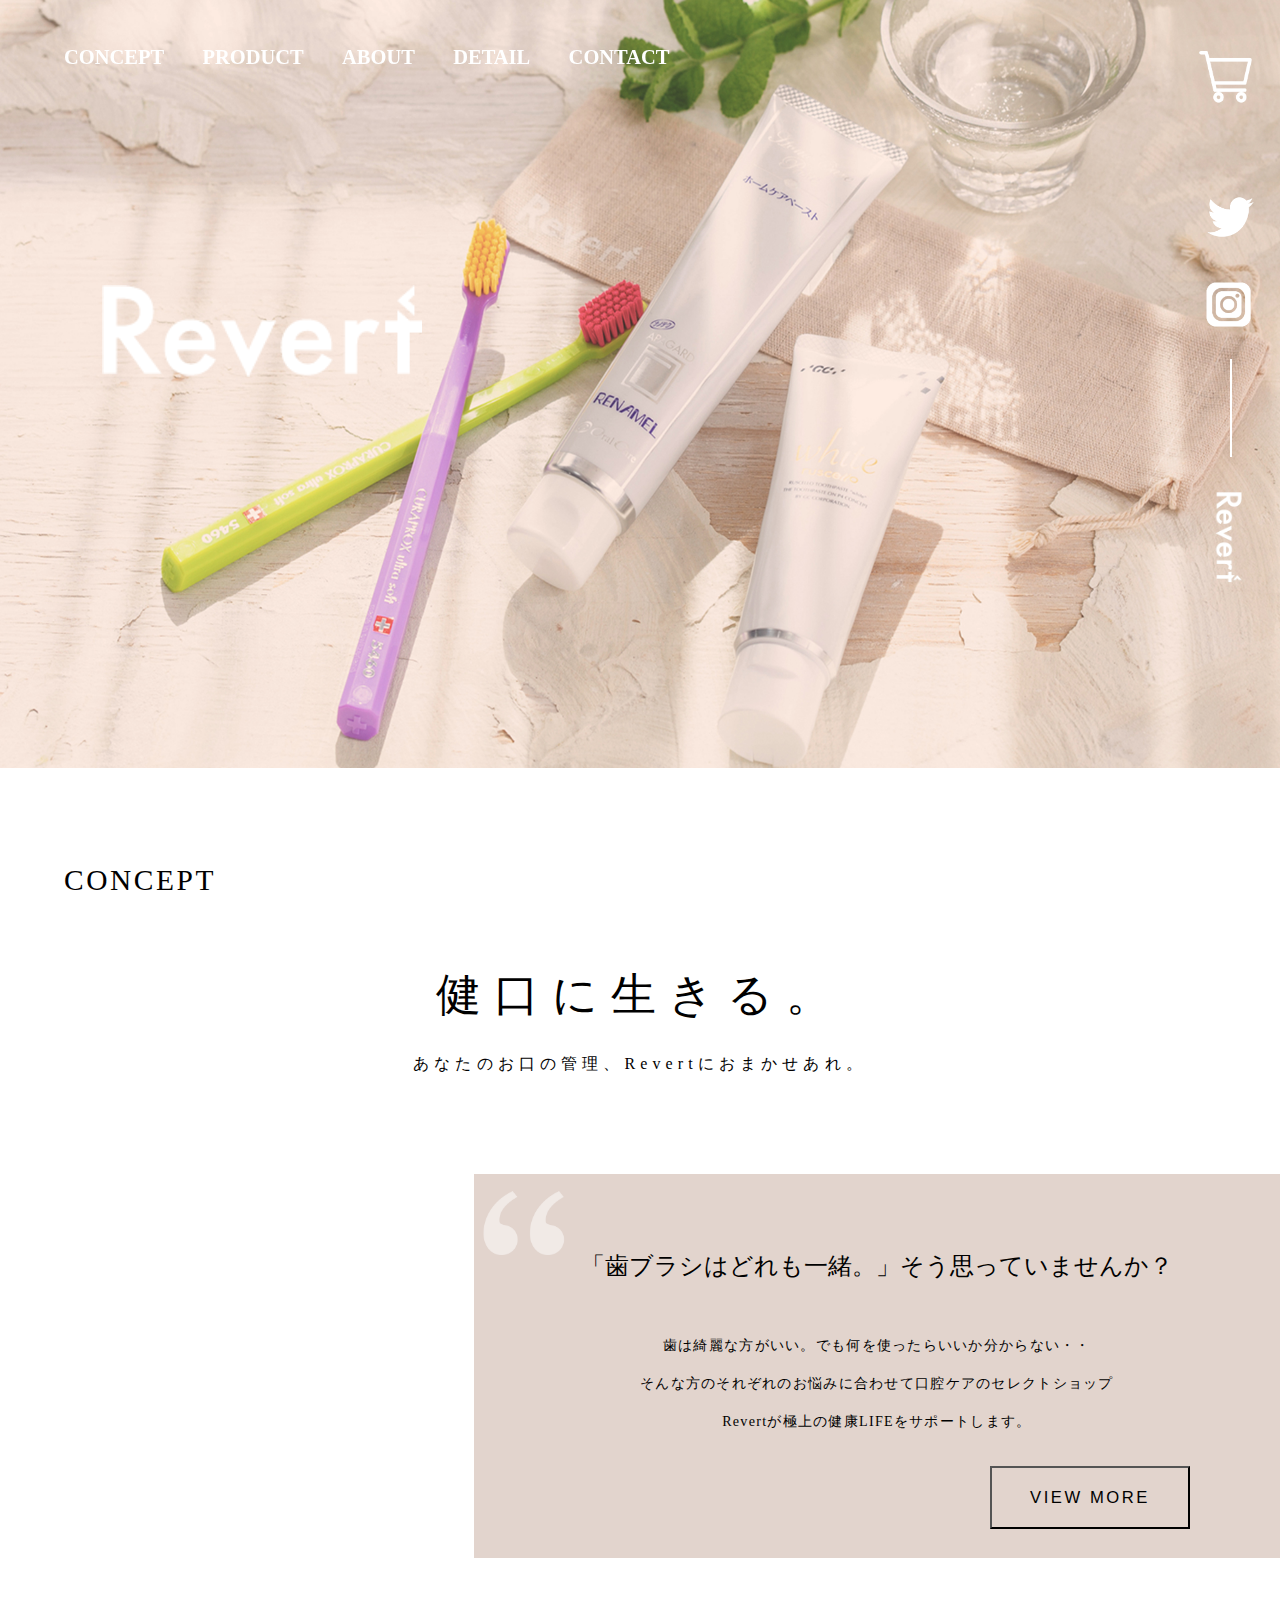
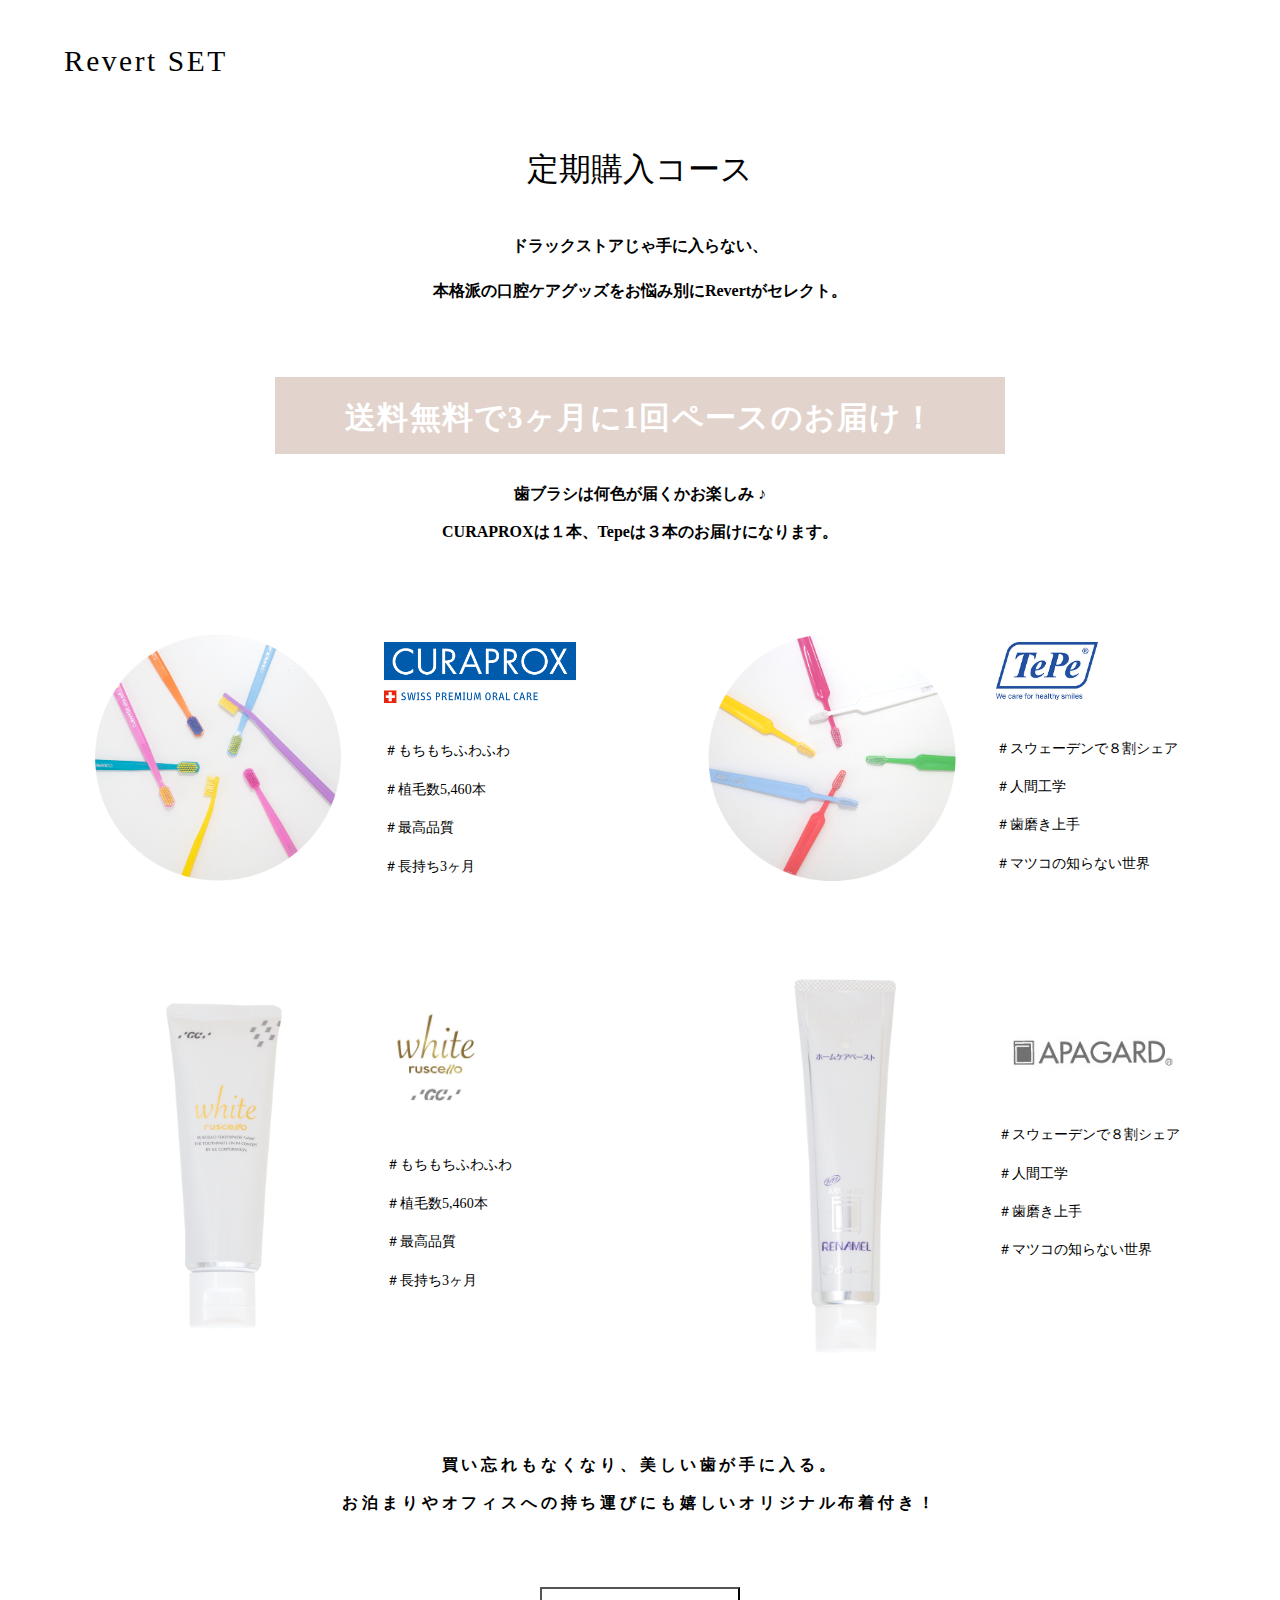
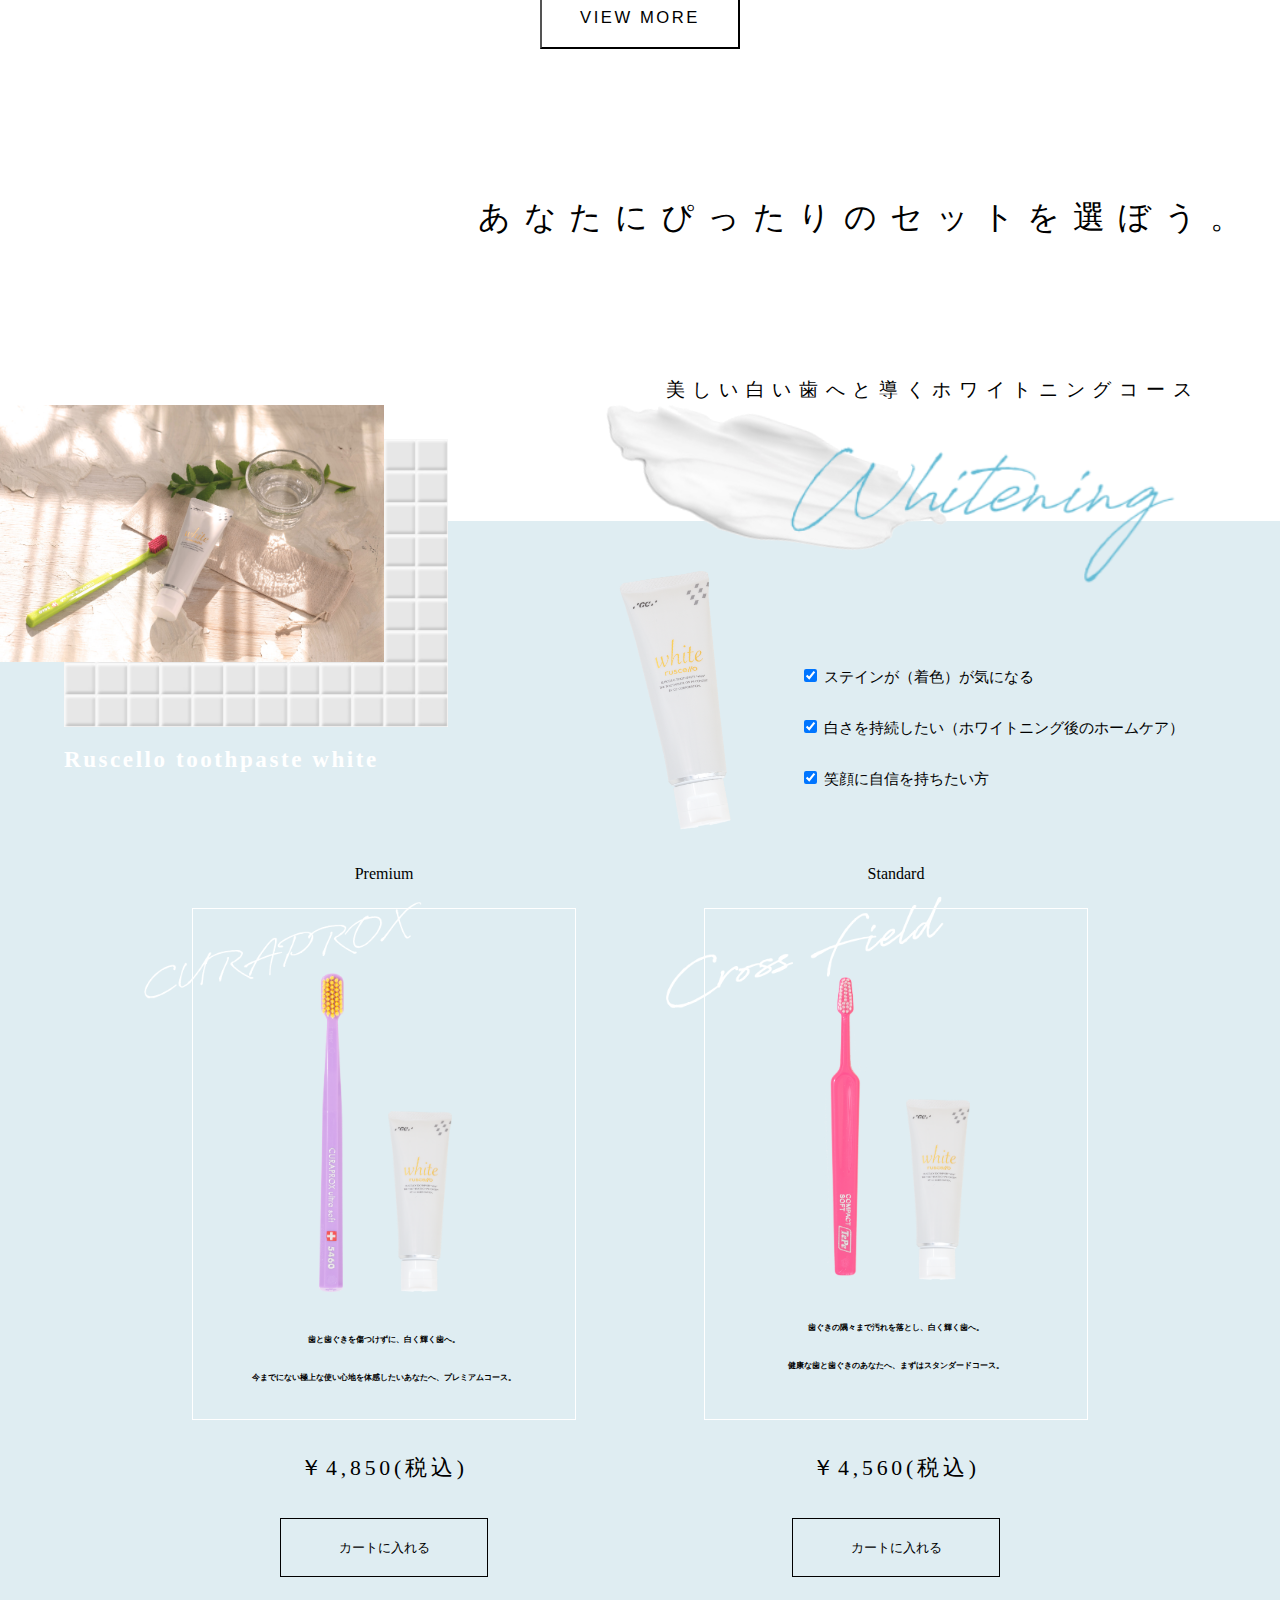
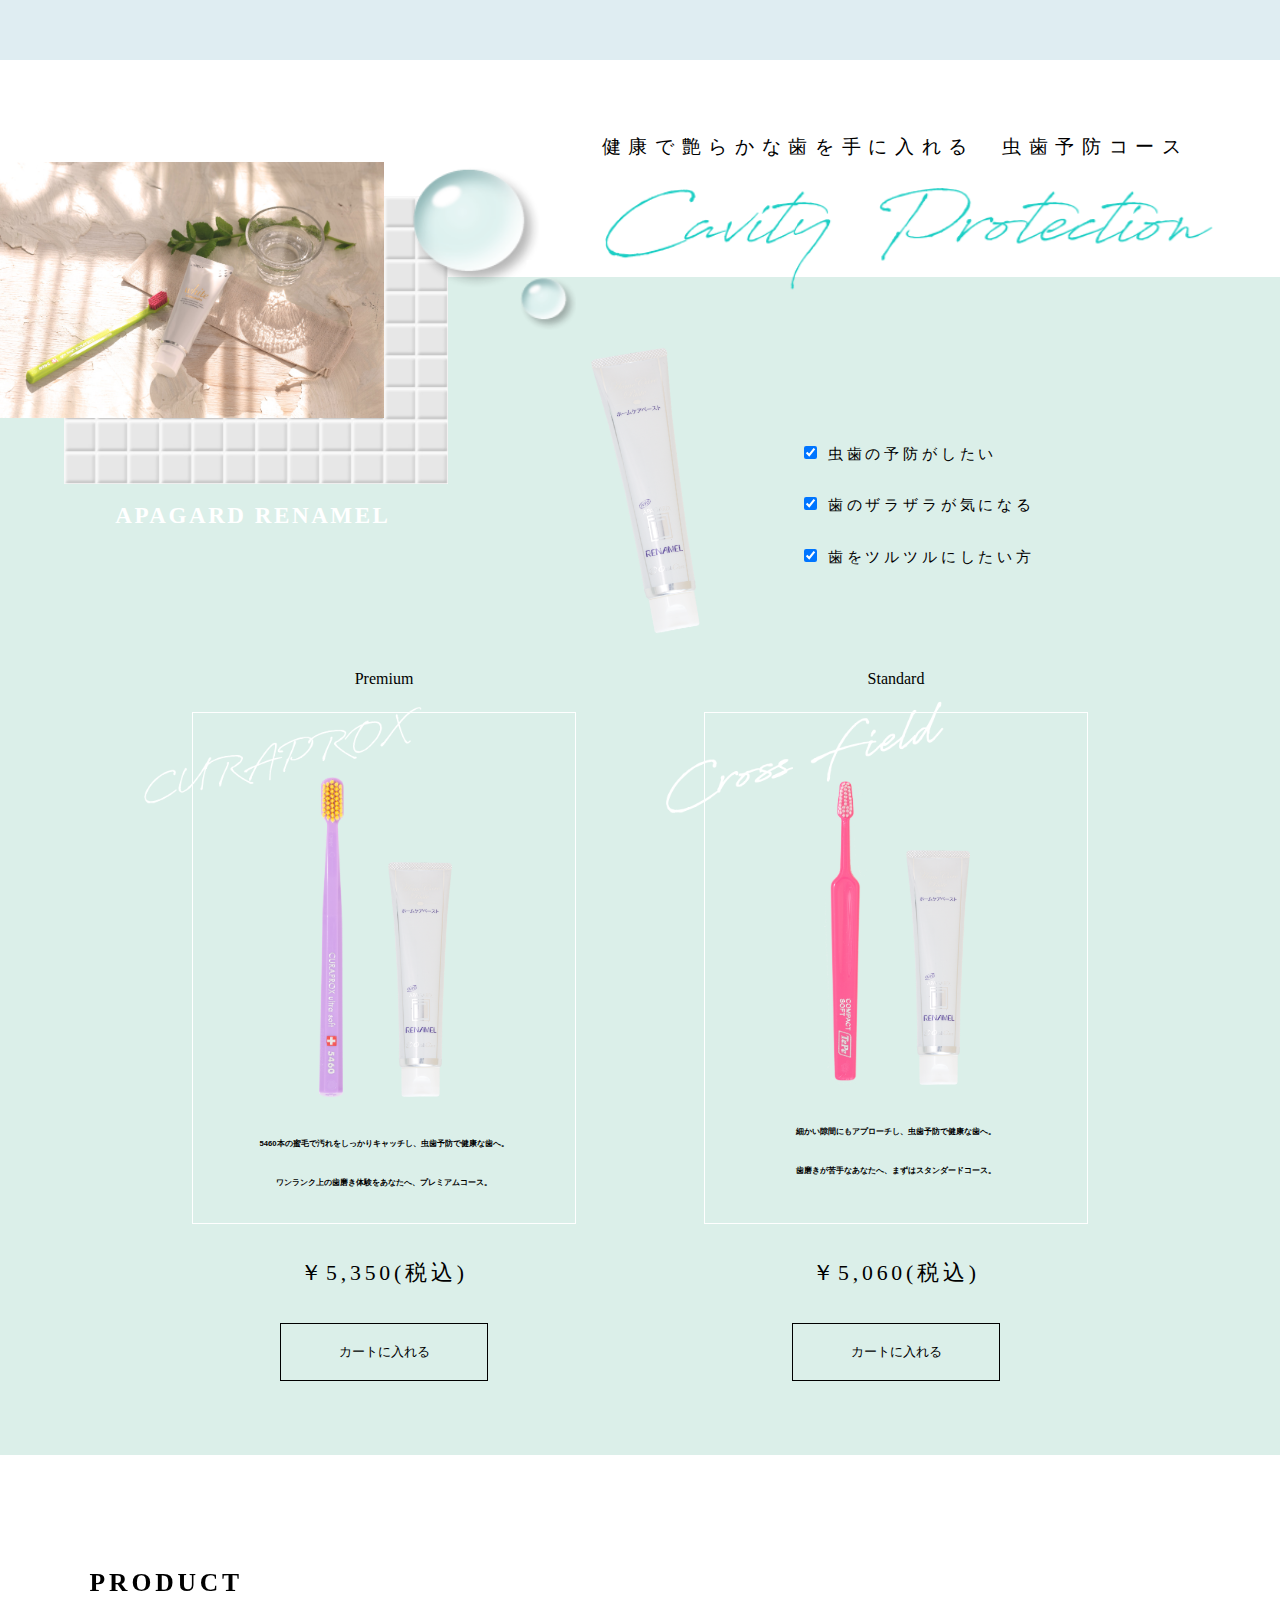
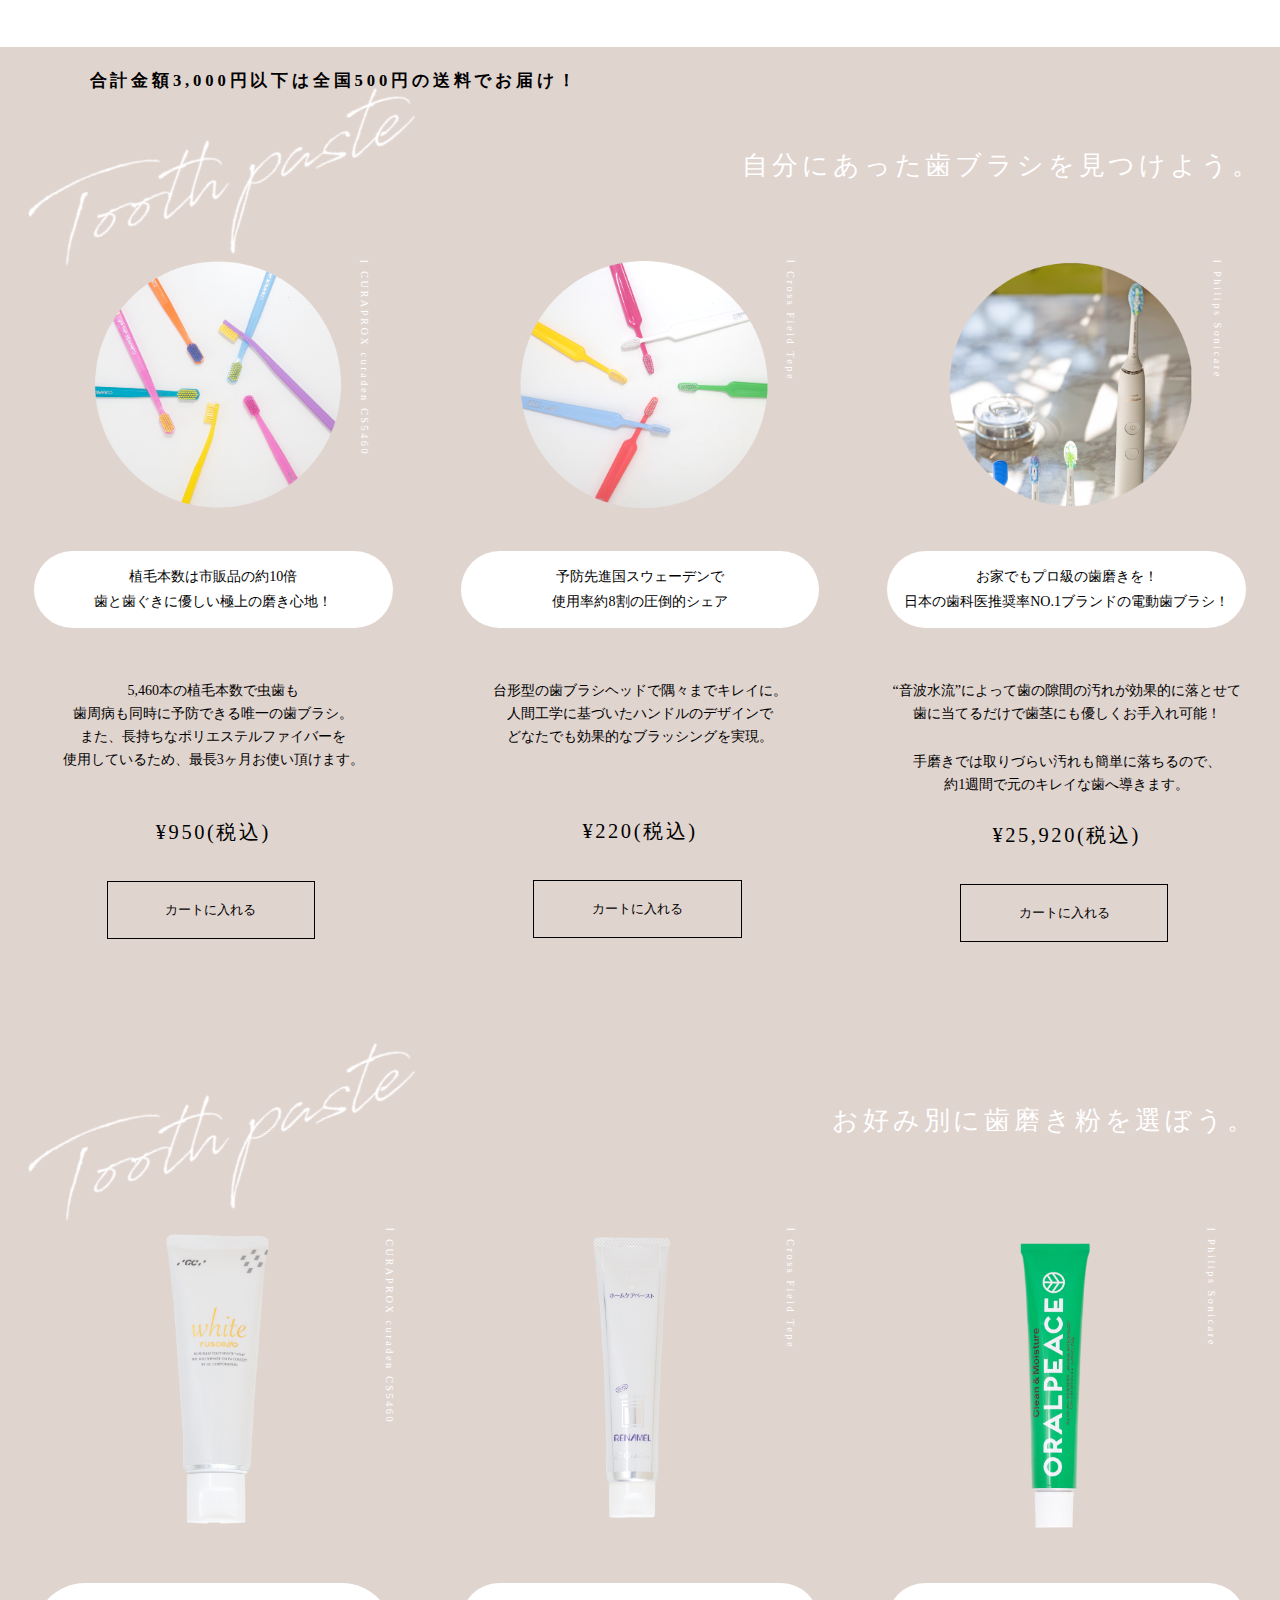
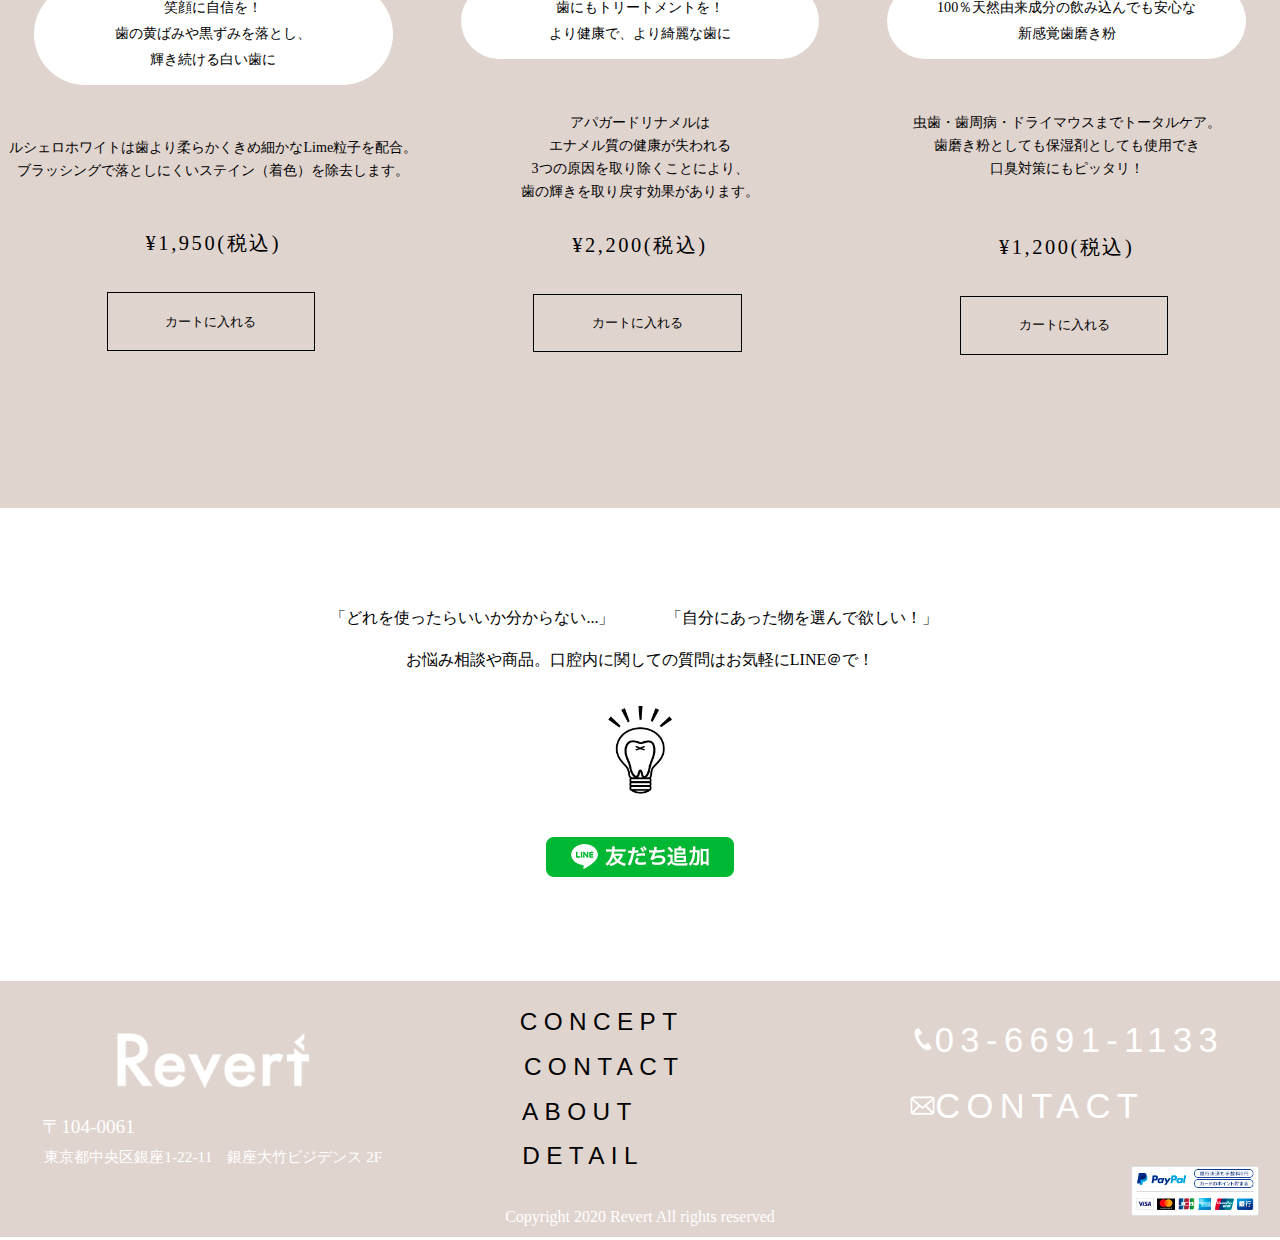
==== commit cb9f9d11: "コミット" ====
--- a/index.html
+++ b/index.html
@@ -23,8 +23,8 @@
         </div>
         <div class="header2">
             <img class="cart h2-l" src="Cart.png" alt="">
-            <img class="twitter h2-l" src="Twitter.png" alt="">
-            <img class="instagram h2-l" src="Instagram.png" alt="">
+            <a href="https://twitter.com/revert1023"><img class="twitter h2-l" src="Twitter.png" alt=""></a>
+            <a href="https://www.instagram.com/revert1023/"><img class="instagram h2-l" src="Instagram.png" alt=""></a>
             <div class="border-top"></div>
             <img class="right-logo" src="revert_logo_white.png" alt="">
         </div>
@@ -550,7 +550,7 @@
             <div class="line">
                 <p class="middle">お悩み相談や商品。<br class="respo">口腔内に関しての質問はお気軽にLINE＠で！</p>
                 <img class="line-img" src="line.png" alt=""><br>
-                <button class="fre"><a href=""><img class="LINE" src="lineit_display_btn_03.png" alt=""></a></button>
+                <button class="fre"><a href="https://lin.ee/f3lGvDp"><img class="LINE" src="lineit_display_btn_03.png" alt=""></a></button>
             </div>
         </div>
     </section>
--- a/style.css
+++ b/style.css
@@ -3,51 +3,7 @@
     text-decoration: none;
 }
 
-input[type="checkbox"] {
-    display: none;
-    /*デフォルトのチェックボックスを非表示にする*/
-}
-input[type="checkbox"]+label {
-    position: relative;
-    padding-left: 15px;
-    /*チェックボックス分の隙間を作る*/
-}
-input[type="checkbox"]+label::before {
-    content: "";
-    display: block;
-    width: 12px;
-    height: 12px;
-    position: absolute;
-    top: 50%;
-    left: 0;
-    transform: translateY(-50%);
-    /*中央ぞろえにする*/
-    border: 1px solid rgb(0, 0, 0);
-    /*お好きなや太さで。*/
-    cursor: pointer;
-    /*ポインターを表示する*/
-}
-input[type="checkbox"]:checked+label::before {
-    /*チェックしたときの箱の色を変える*/
-    background: rgb(235, 183, 233);
-}
-input[type=checkbox]:checked+label::after {
-    /*チェックの✓をつくる*/
-    content: "";
-    display: block;
-    width: 10px;
-    height: 6px;
-    box-sizing: border-box;
-    border-bottom: 2px solid #fff;
-    border-left: 2px solid #fff;
-    position: absolute;
-    /*ここから下は位置を調整する*/
-    top: 40%;
-    left: 5px;
-    /*箱を斜めに傾けてチェック表示にする*/
-    -webkit-transform: rotate(-45deg);
-    transform: rotate(-45deg) translateY(-50%);
-}
+
 
 .header1 {
     width: 100%;
@@ -2225,7 +2181,14 @@
         display: none;
     }
 
-
+    .phone-f {
+        width: 7vw;
+        padding-right: 3vw;
+    }
+    .mail-f {
+        width: 6vw;
+        padding-right: 3vw;
+    }
     .toos {
         width: 90%;
     }
@@ -2236,6 +2199,31 @@
 
     .about-logo {
         width: 20vw;
+    }
+    .three-value2 {
+        font-size: 17px;
+        margin: 0%;
+        margin-top: 5vw;
+    }
+    .three-value3 {
+        font-size: 17px;
+        margin: 0%;
+        margin-top: 5vw;
+    }
+    .three2-value1 {
+        font-size: 17px;
+        margin: 0%;
+        margin-top: 5vw;
+    }
+    .three2-value2 {
+        font-size: 17px;
+        margin: 0%;
+        margin-top: 5vw;
+    }
+    .three2-value3 {
+        font-size: 17px;
+        margin: 0%;
+        margin-top: 5vw;
     }
 
     main>section>.sec02-title01 h1 {
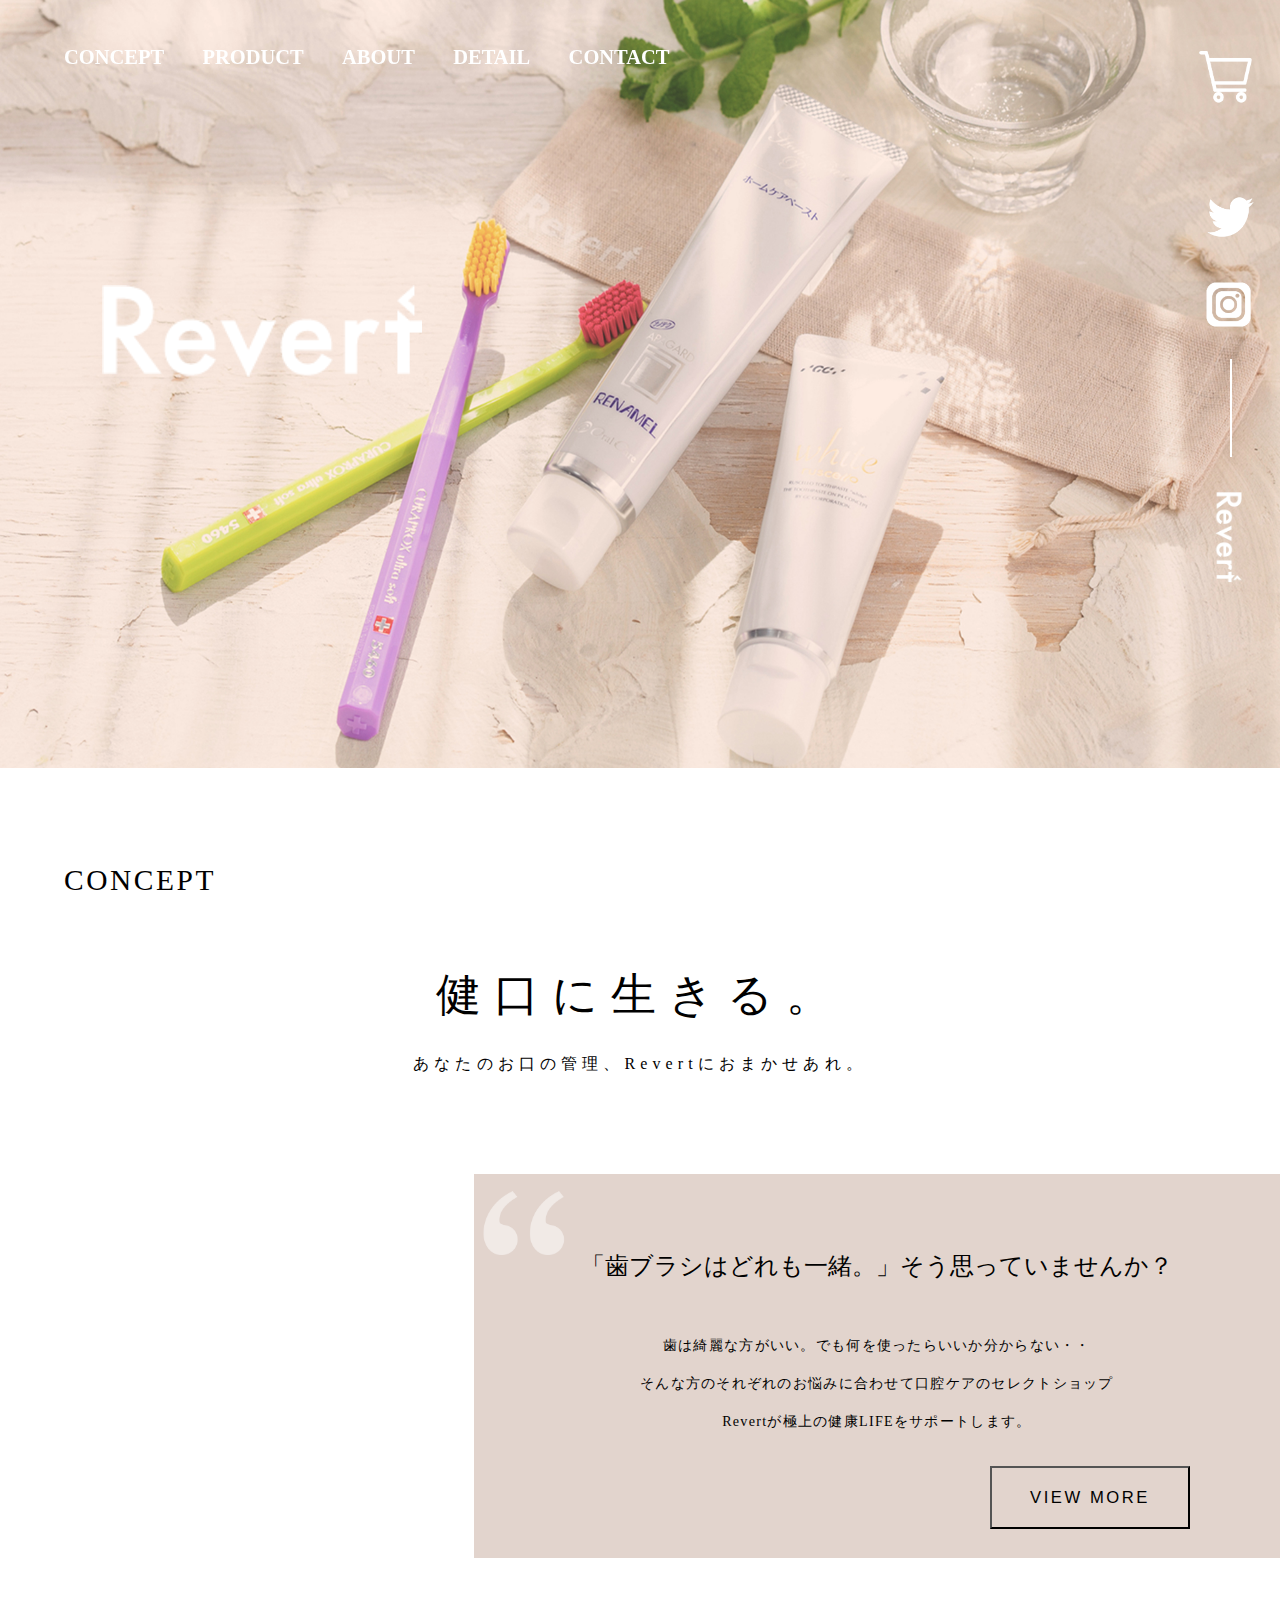
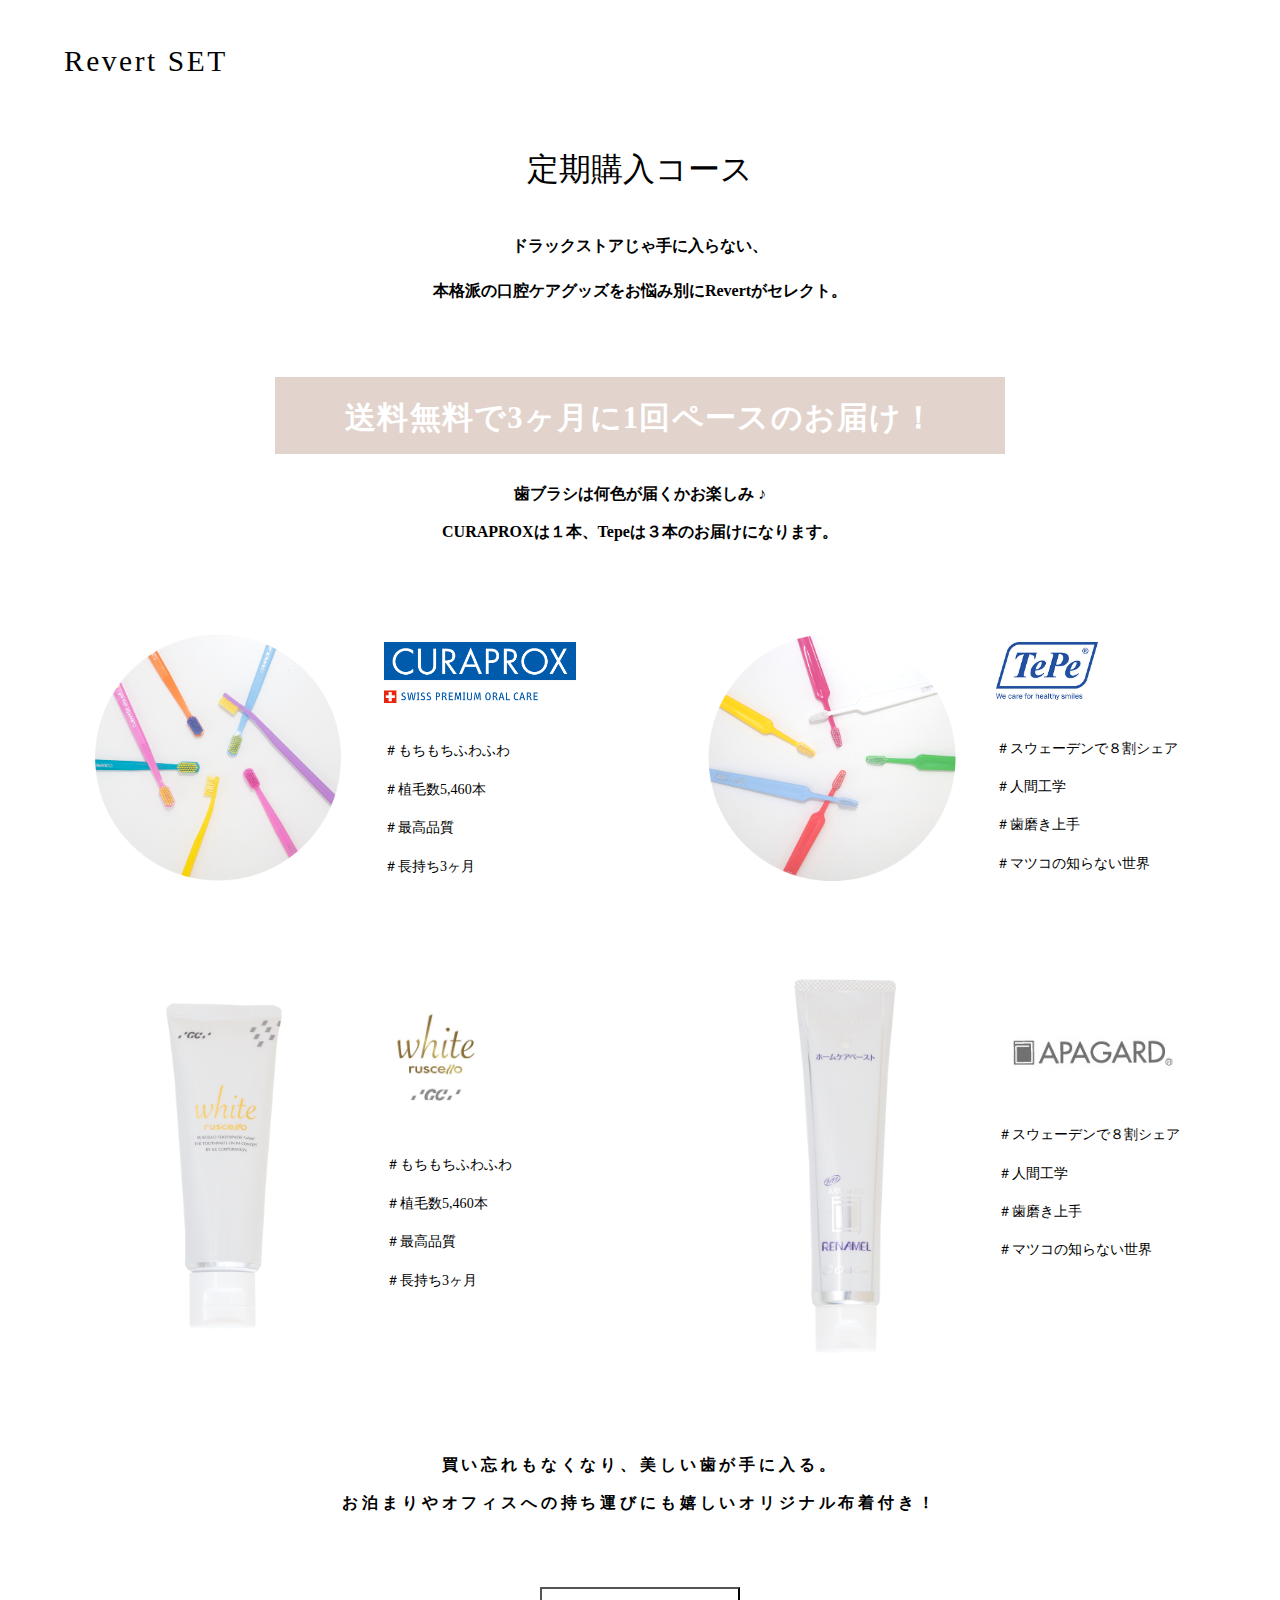
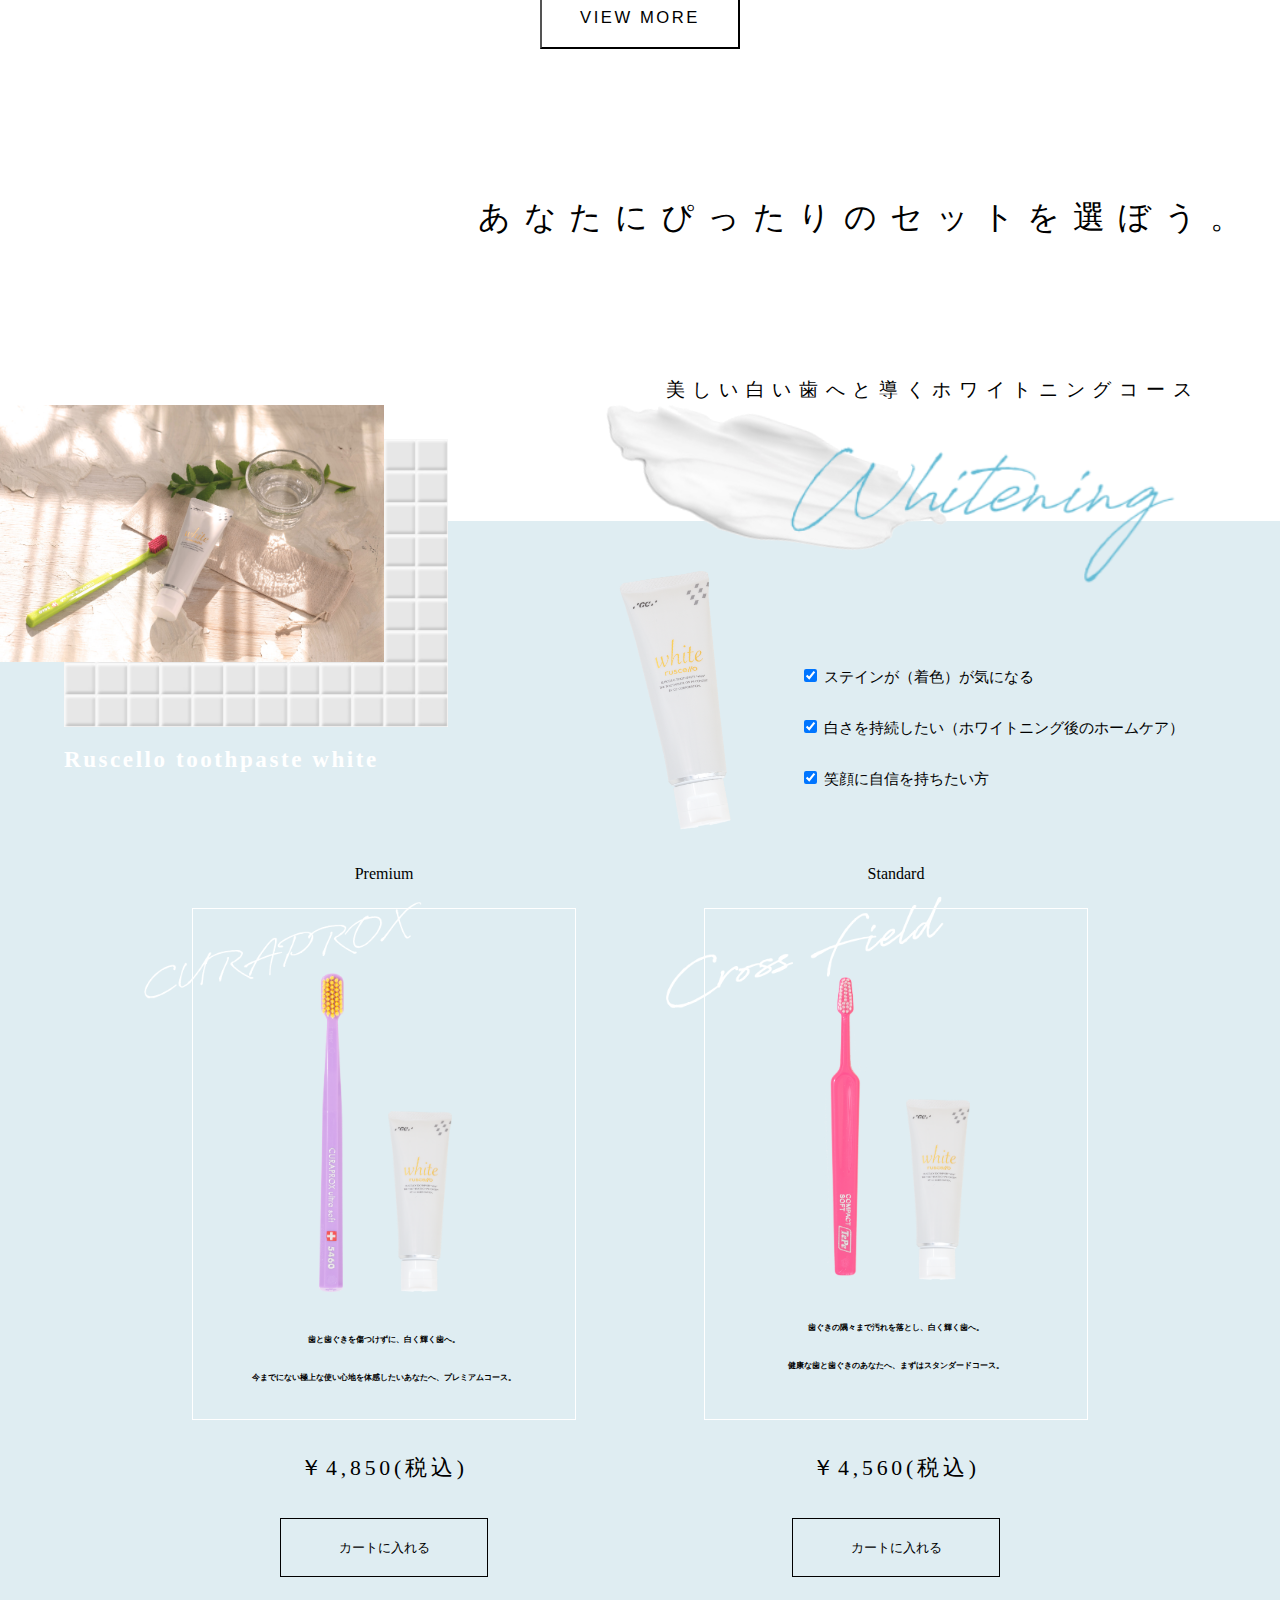
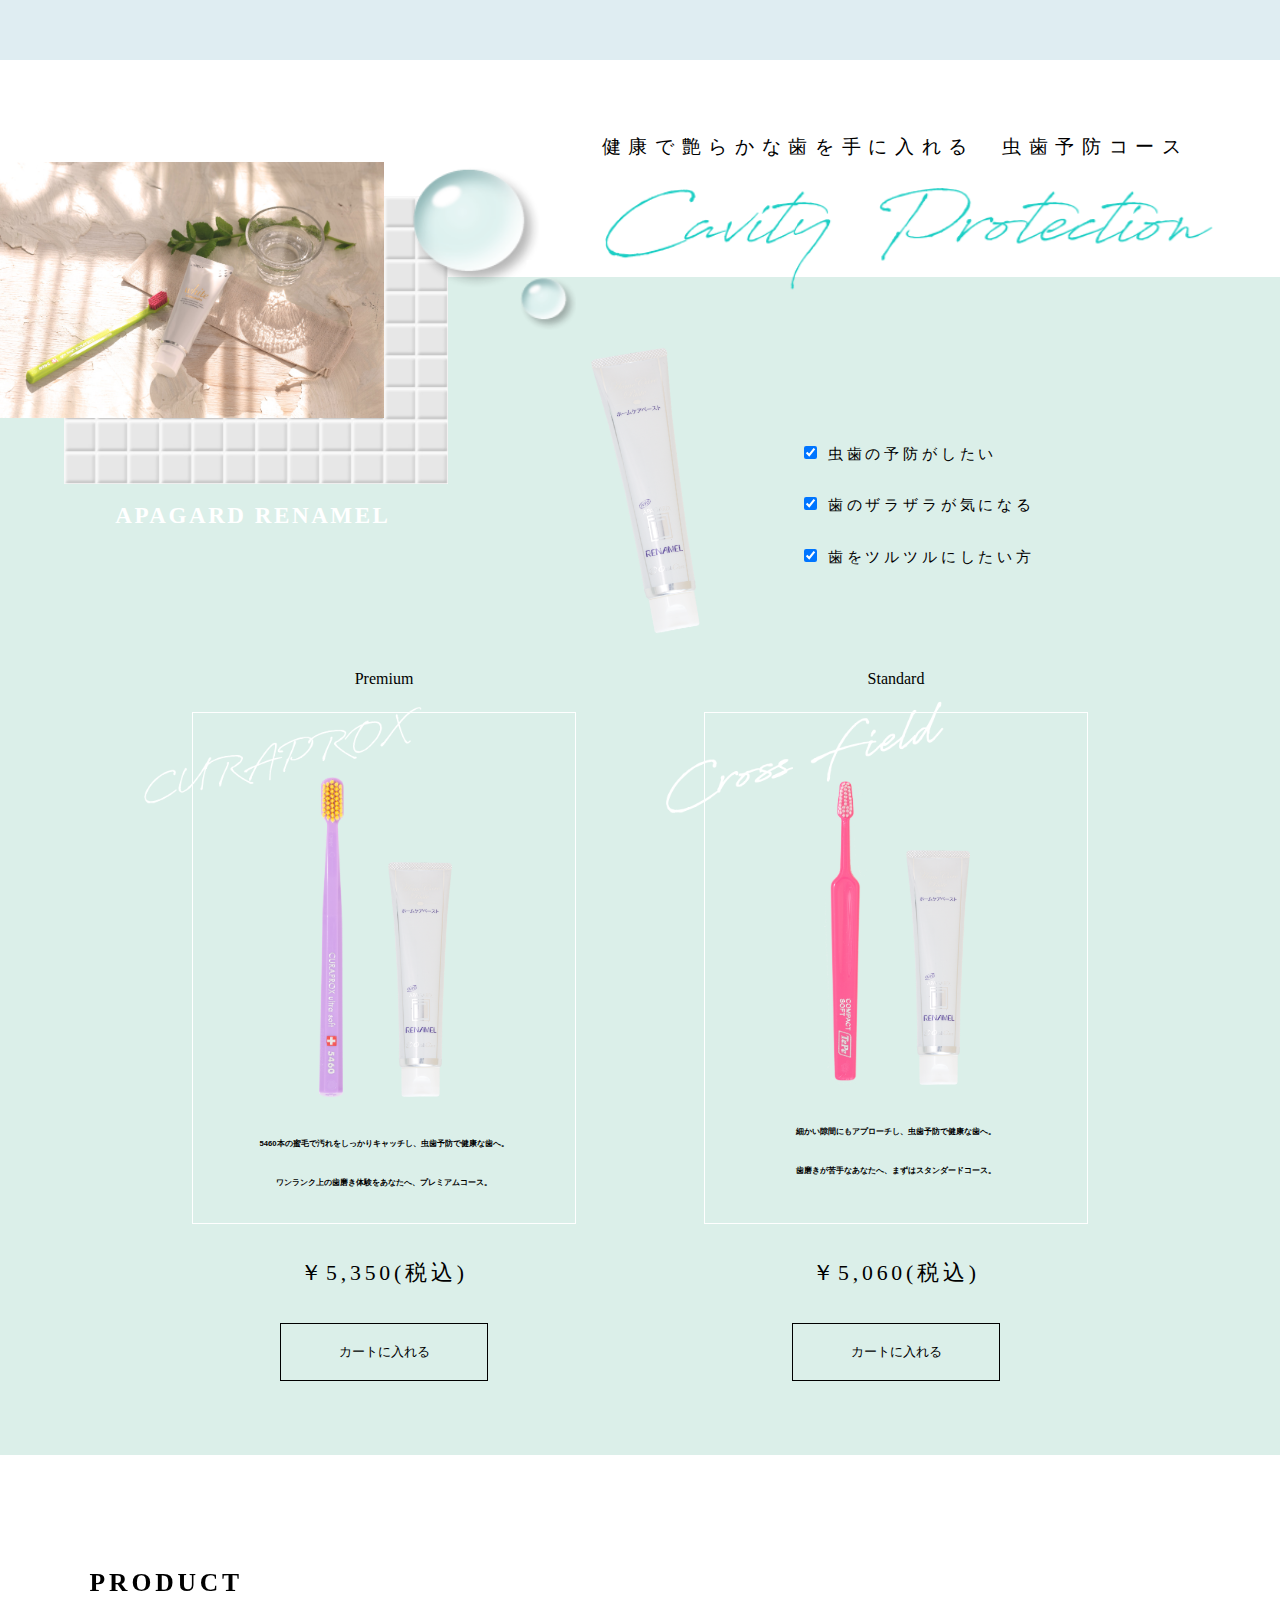
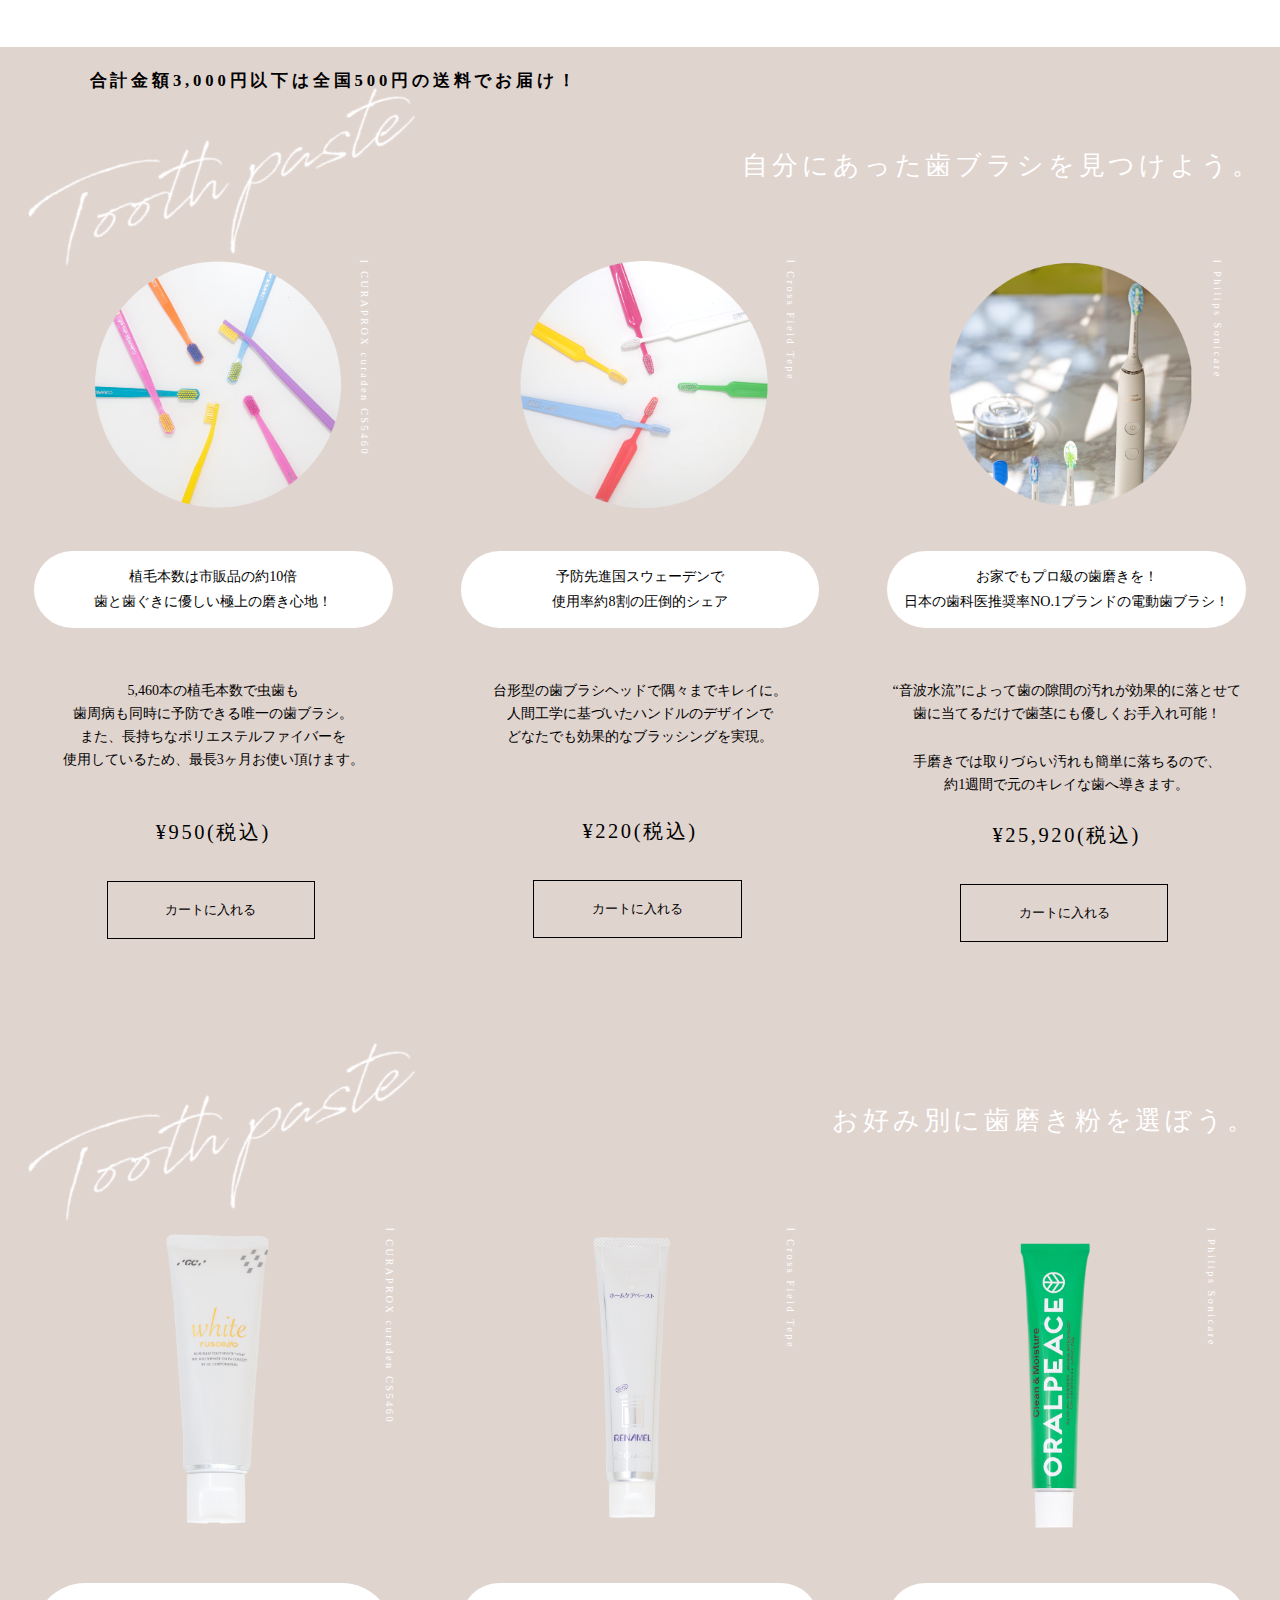
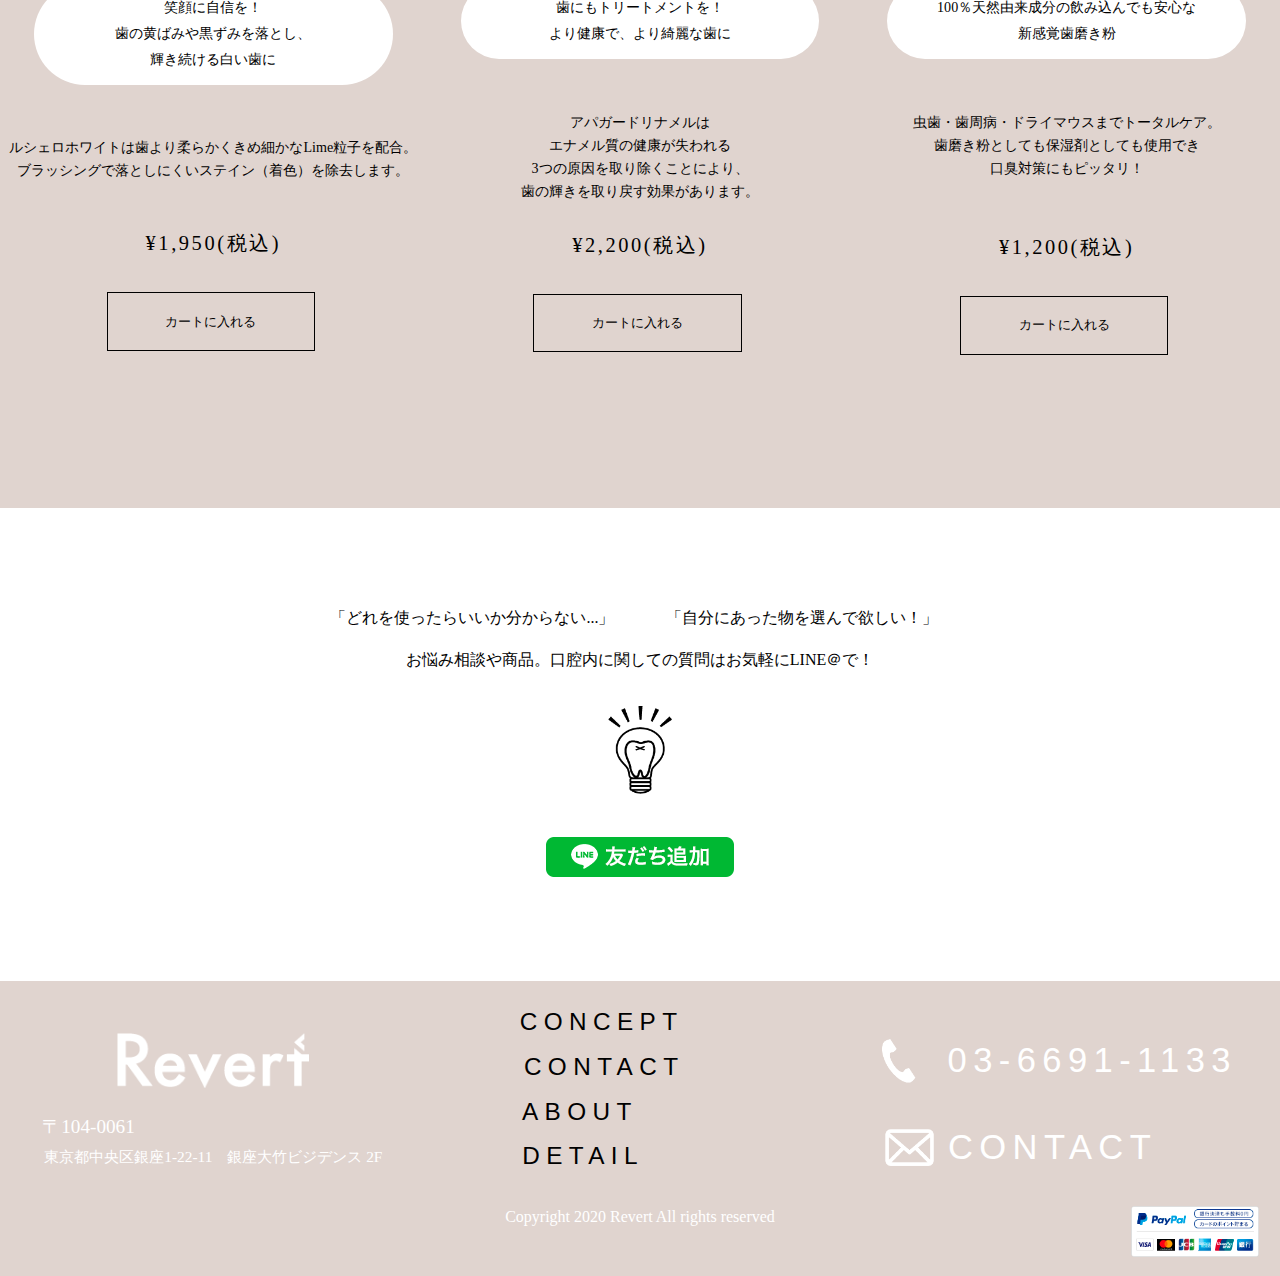
==== commit 32989a56: "kk" ====
--- a/index.html
+++ b/index.html
@@ -26,7 +26,7 @@
             <a href="https://twitter.com/revert1023"><img class="twitter h2-l" src="Twitter.png" alt=""></a>
             <a href="https://www.instagram.com/revert1023/"><img class="instagram h2-l" src="Instagram.png" alt=""></a>
             <div class="border-top"></div>
-            <img class="right-logo" src="revert_logo_white.png" alt="">
+            <a href=""><img class="right-logo" src="revert_logo_white.png" alt=""></a>
         </div>
     </header>
 
--- a/style.css
+++ b/style.css
@@ -743,12 +743,19 @@
 }
 
 
-.phone-f{
-    width: 2vw;
-}
+.phone-f {
+    width: 4vw;
+    position: relative;
+    top: 1.1vw;
+    right: 2vw;
+}
+
 
 .mail-f{
-    width: 2vw;
+    width: 4vw;
+    position: relative;
+    top: 1.1vw;
+    right: 1vw;
 }
 .three-btn {
     padding: 1.5vw 4.5vw;
@@ -893,15 +900,20 @@
 .fa-line {
     font-size: 2vw;
 }
-
+.about-logo{
+    width: 14vw;
+}
+.cart-ri {
+    width: 5vw;
+    margin-right: 2vw;
+}
 /*-------------------------------------------------------セクション6*/
 
 footer {
     width: 100%;
-    height: 20vw;
+    height: 23vw;
     background-color: #e0d4cf;
 }
-
 .footer-w {
     display: grid;
     grid-template-columns: 1fr 1fr 1fr;
@@ -2183,11 +2195,16 @@
 
     .phone-f {
         width: 7vw;
+        position: relative;
+        top: 2vw;
+    }
+    .mail-f {
+        width: 8vw;
         padding-right: 3vw;
-    }
-    .mail-f {
-        width: 6vw;
-        padding-right: 3vw;
+        position: top;
+        position: relative;
+        top: 1vw;
+        right: 1vw;
     }
     .toos {
         width: 90%;
@@ -3449,6 +3466,28 @@
     .detailFO {
         margin-top: 3vw;
     }
+    .desc1-4::before,
+    .desc2-4::before,
+    .desc3-4::before,
+    .desc1-5::before,
+    .desc2-5::before,
+    .desc3-5::before,
+    .desc1-6::before,
+    .desc2-6::before,
+    .desc3-6::before,
+    .desc1-7::before,
+    .desc2-7::before,
+    .desc3-7::before,
+    .desc1-8::before,
+    .desc2-8::before,
+    .desc3-8::before,
+    .desc1-9::before,
+    .desc2-9::before,
+    .desc3-9::before {
+        content: "・";
+        margin-left: -10px;
+        transform: translateX(10px);
+    }
 }
 
 @media screen and (max-width: 380px) {
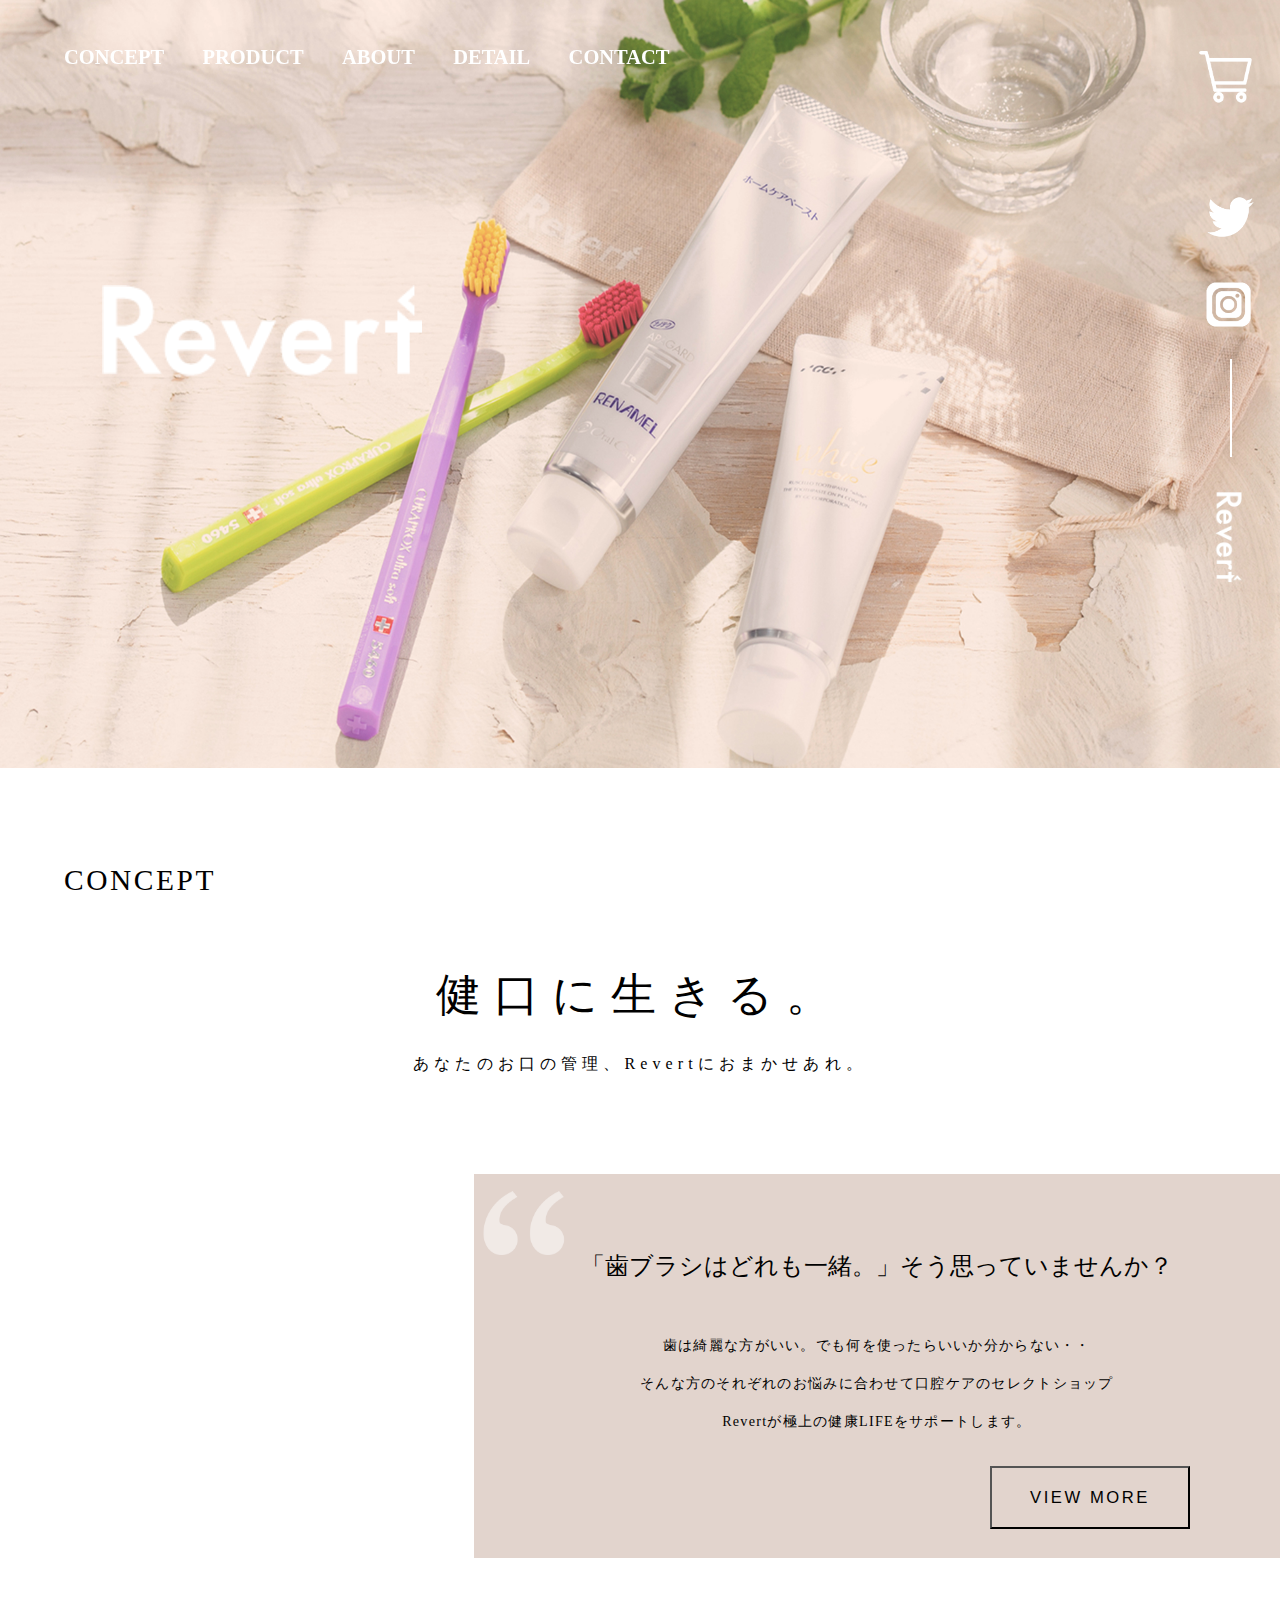
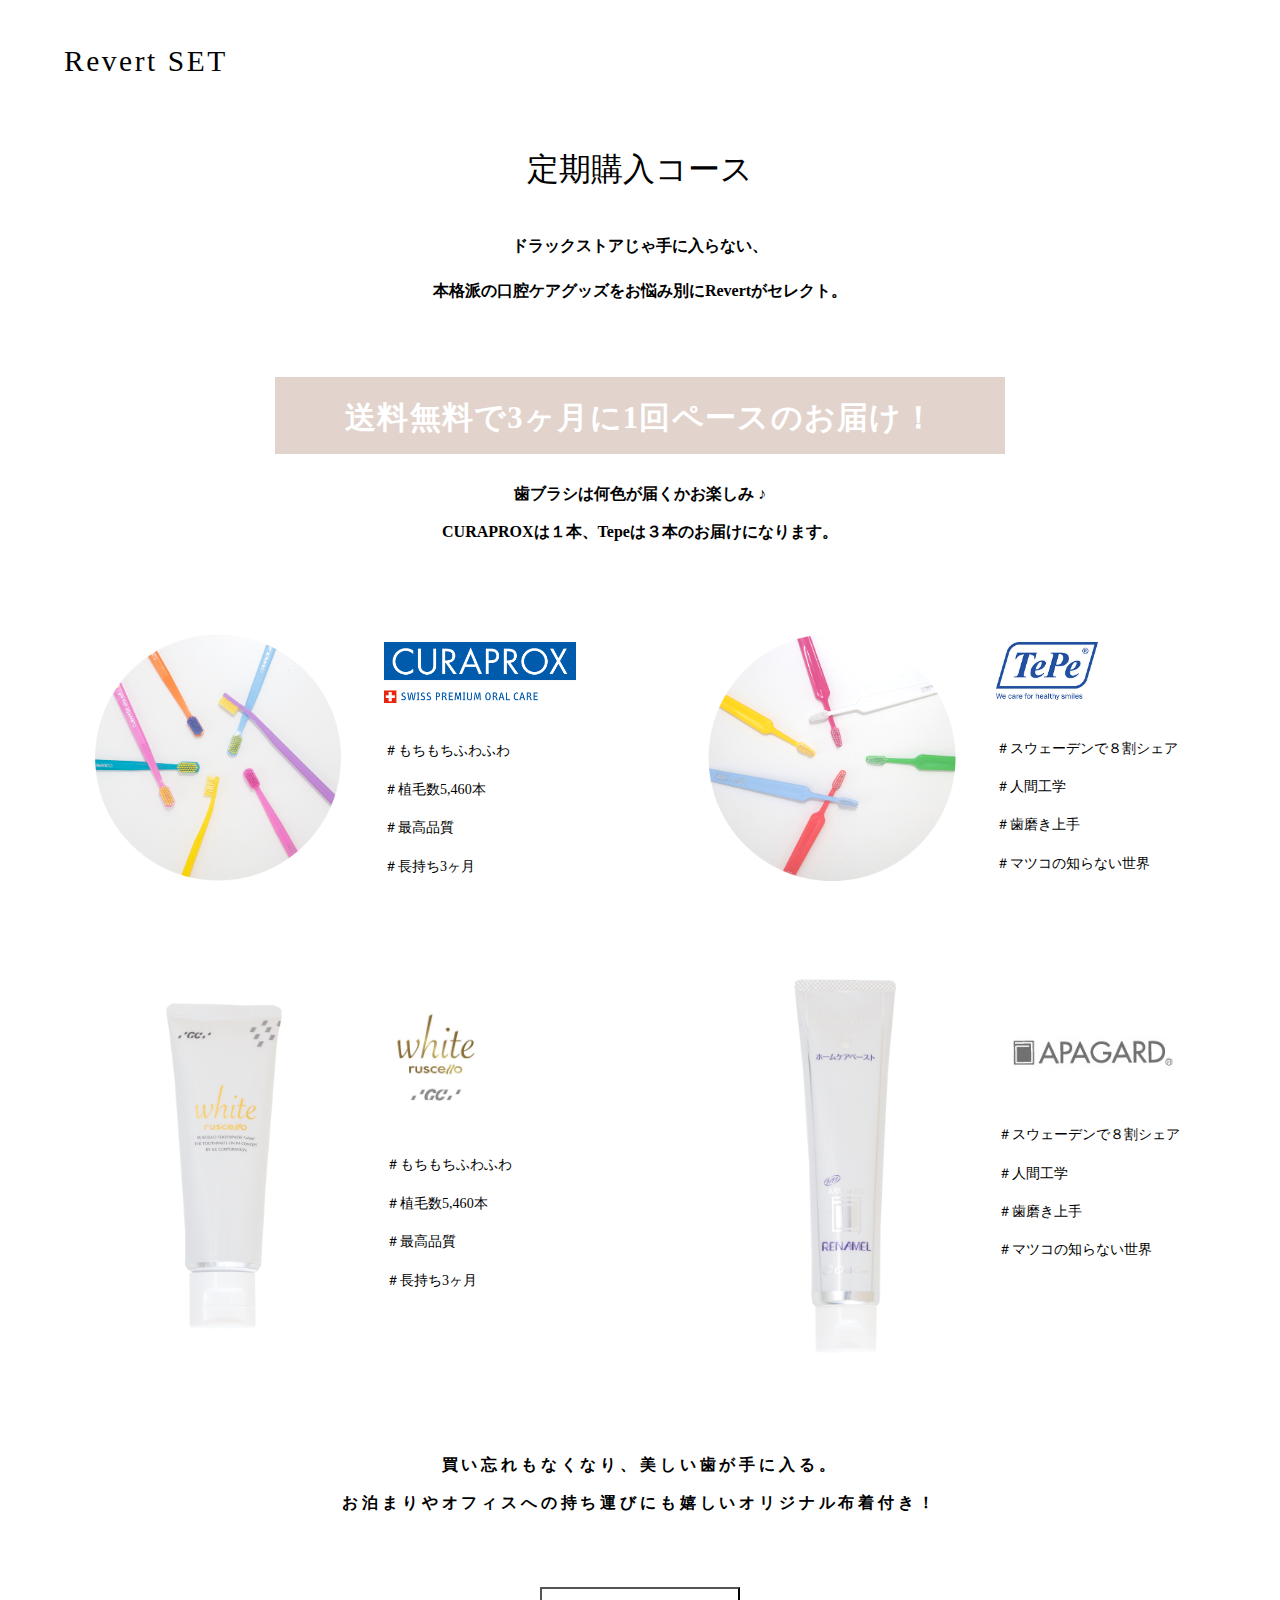
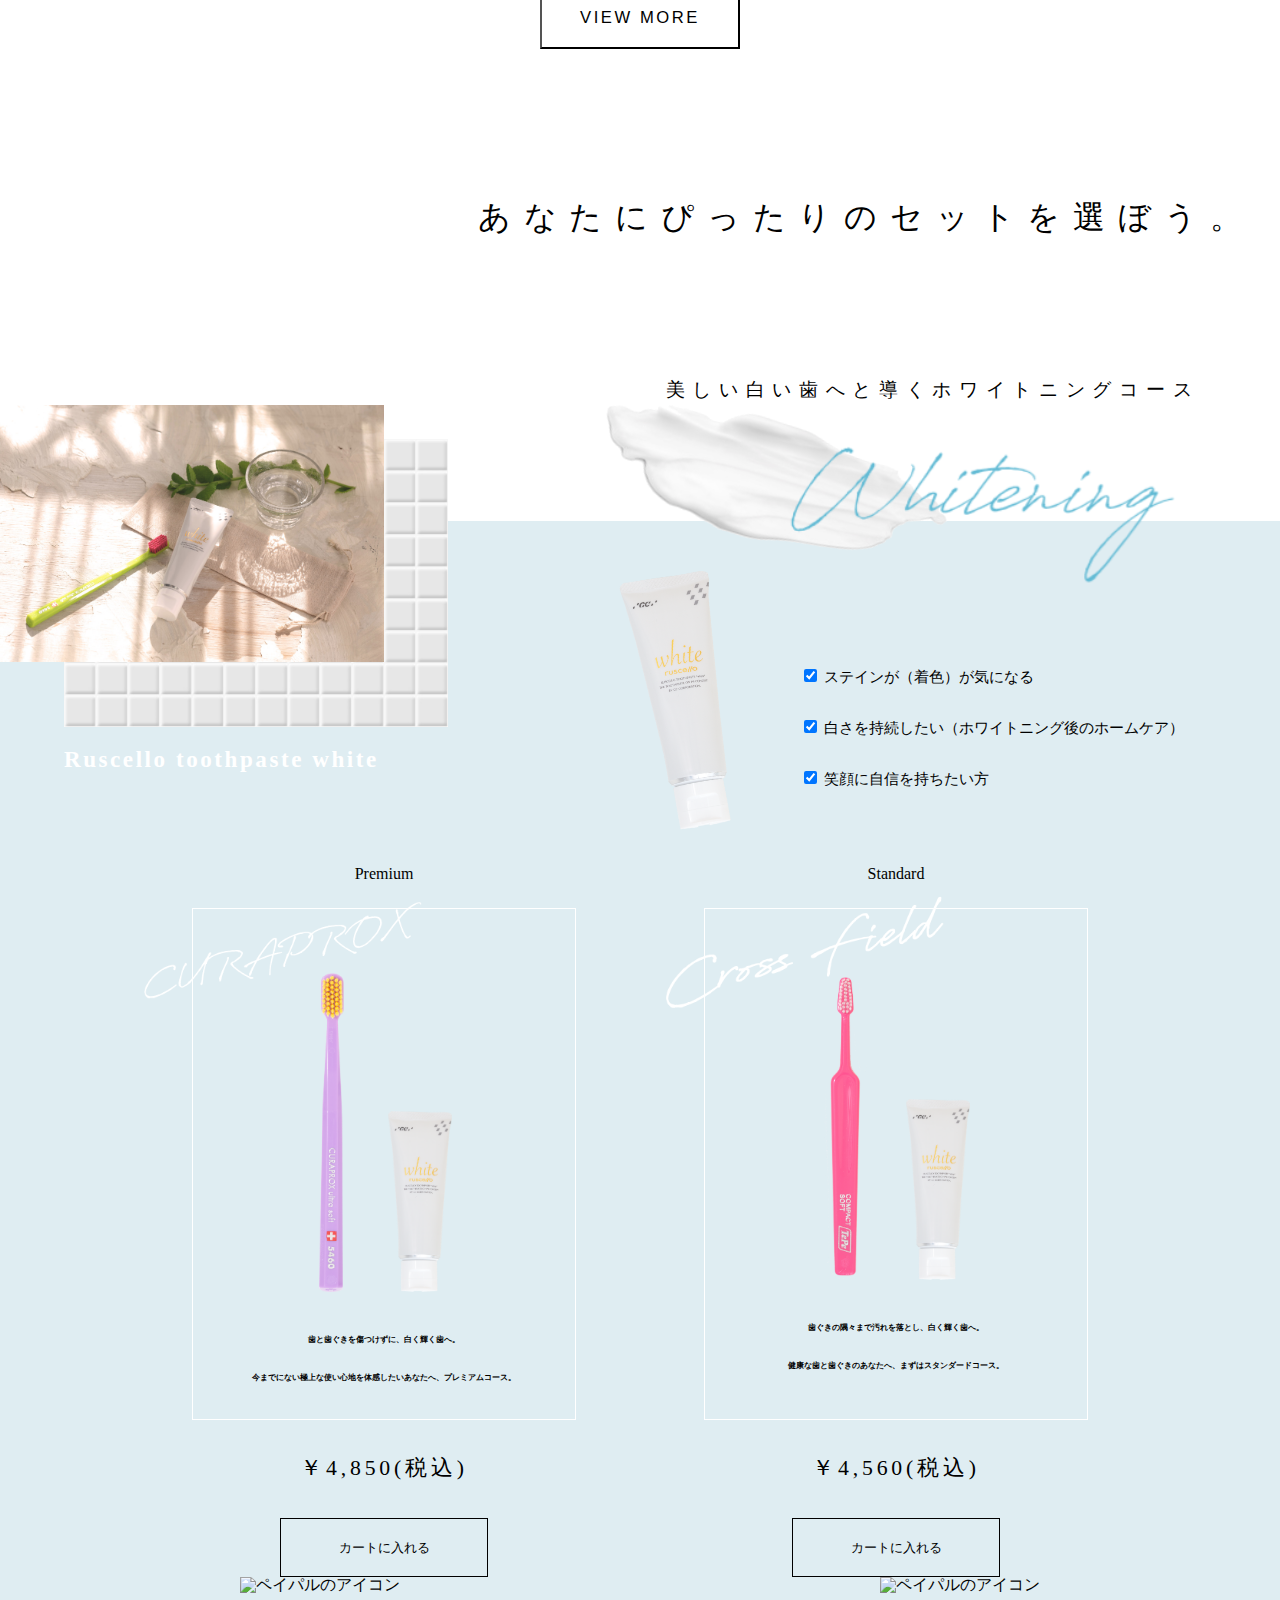
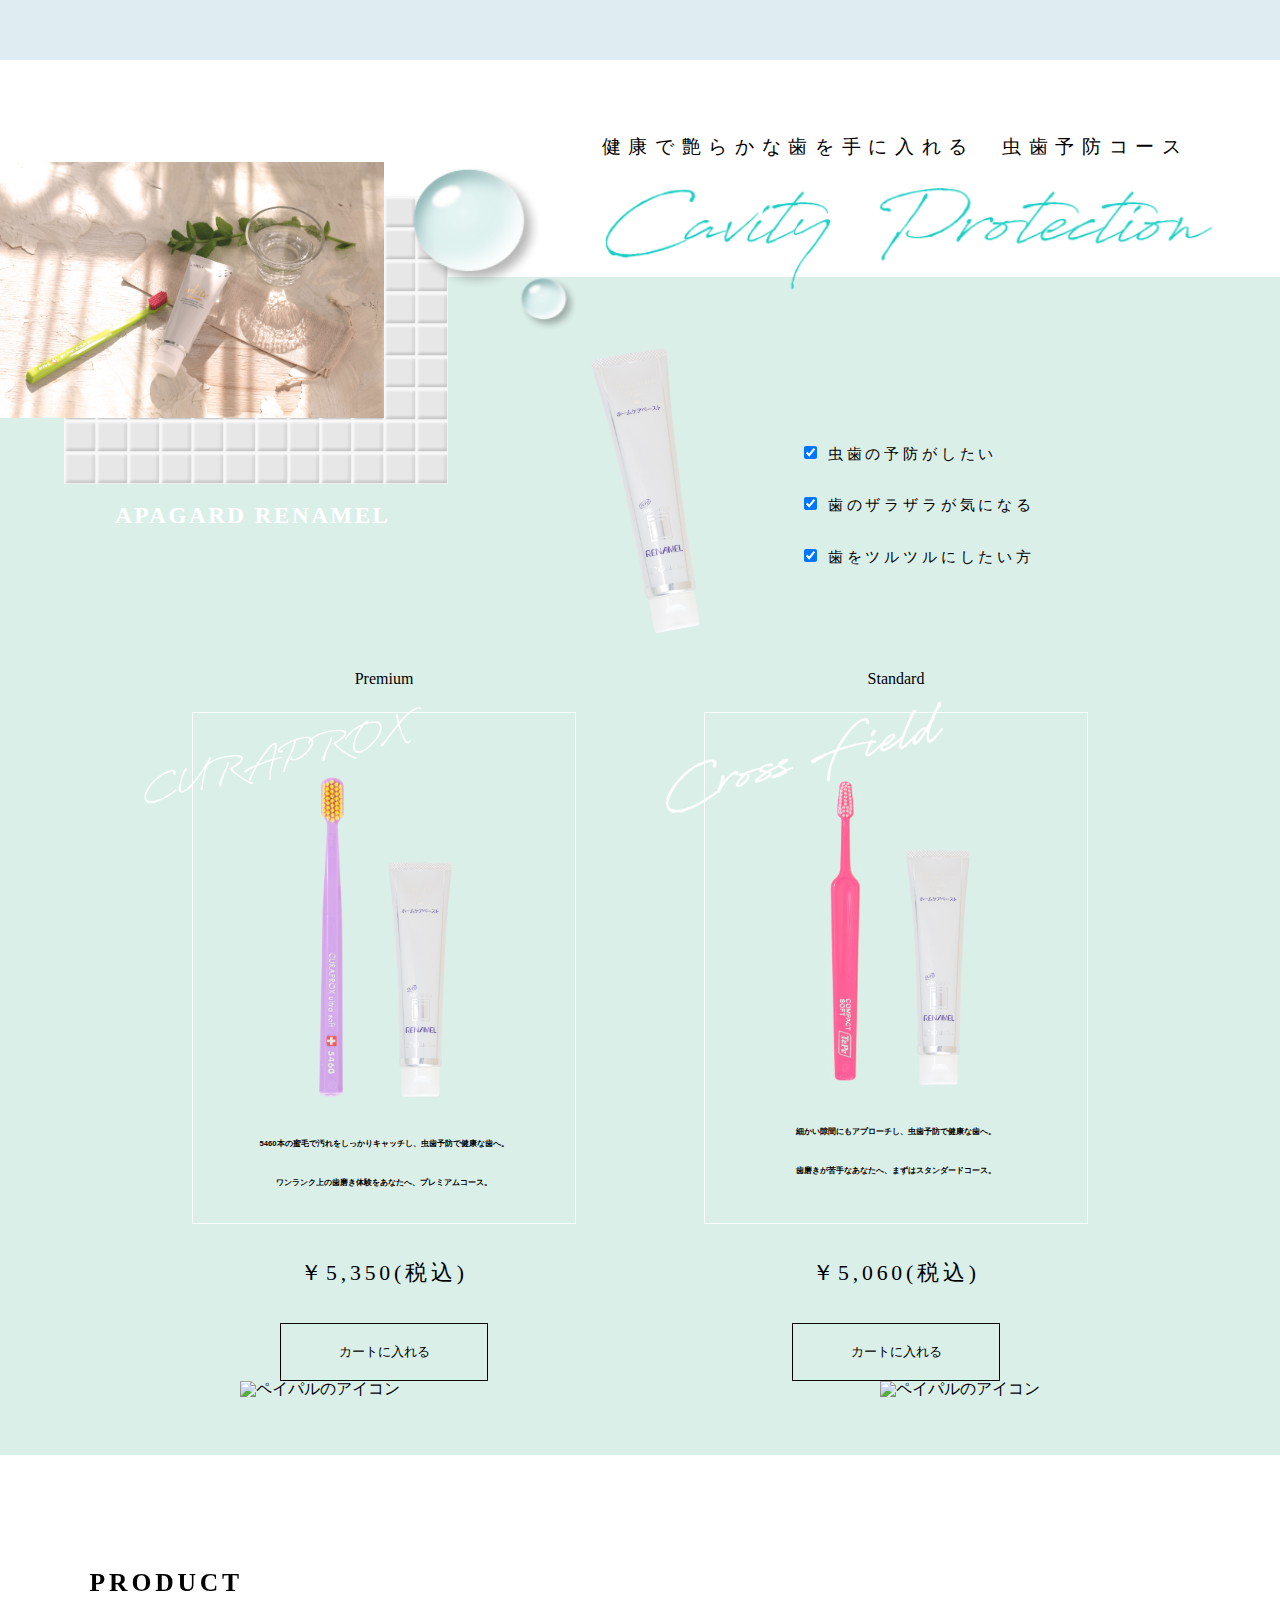
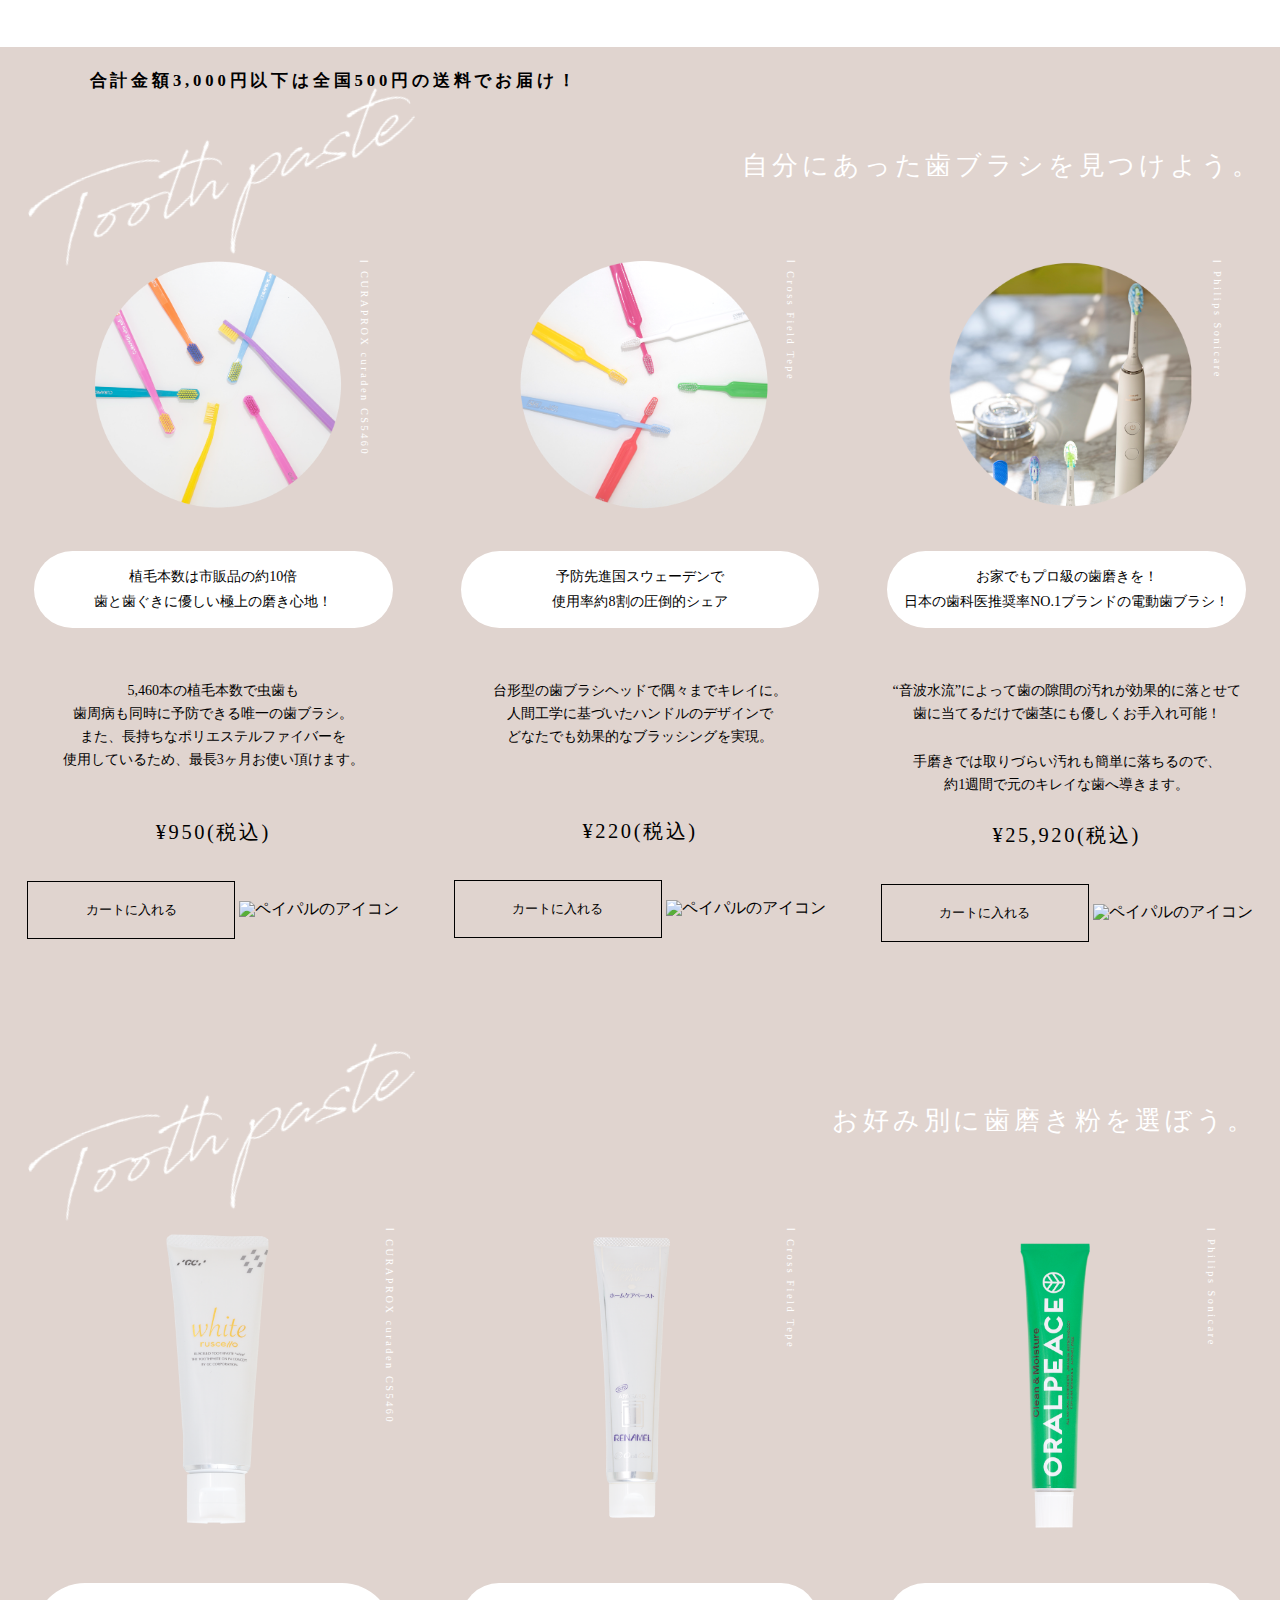
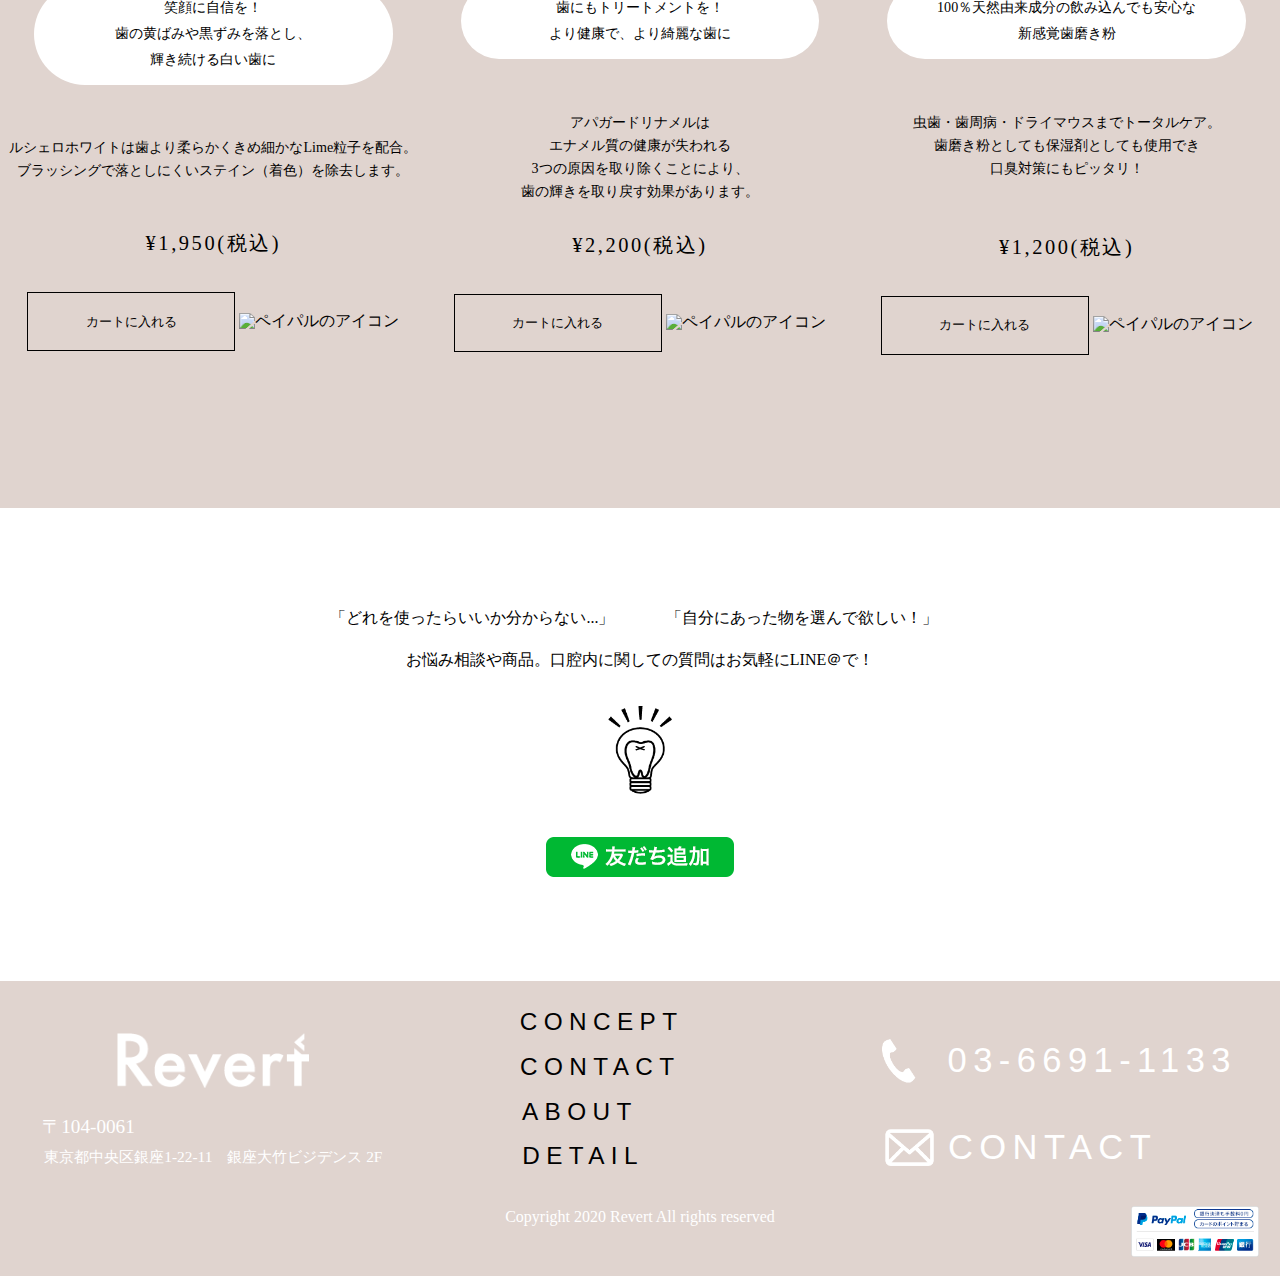
==== commit 59c7697a: "沖田さんがリンクを全て変更してくれました！今後は菊林さんの修正を待ちながら、フォントの斜体を変更していく予定です。" ====
--- a/index.html
+++ b/index.html
@@ -1,32 +1,124 @@
 <!DOCTYPE html>
-<html lang="en">
+<html lang="jp">
 
 <head>
     <meta charset="UTF-8">
     <meta name="viewport" content="width=device-width, initial-scale=1.0">
-    <title>株式会社Revert</title>
+    <!-- Google Tag Manager -->
+    <script>
+        (function(w, d, s, l, i) {
+            w[l] = w[l] || [];
+            w[l].push({
+                'gtm.start': new Date().getTime(),
+                event: 'gtm.js'
+            });
+            var f = d.getElementsByTagName(s)[0],
+                j = d.createElement(s),
+                dl = l != 'dataLayer' ? '&l=' + l : '';
+            j.async = true;
+            j.src =
+                'https://www.googletagmanager.com/gtm.js?id=' + i + dl;
+            f.parentNode.insertBefore(j, f);
+        })(window, document, 'script', 'dataLayer', 'GTM-K6WBGQF');
+    </script>
+    <!-- End Google Tag Manager -->
+
+    <!-- ICONS -->
+    <link rel="shortcut icon" href="assets/icons/favicon.ico">
+    <link rel="icon" sizes="16x16 32x32 64x64" href="assets/icons/favicon.ico">
+    <link rel="icon" type="image/png" sizes="196x196" href="index.html">
+    <link rel="icon" type="image/png" sizes="96x96" href="assets/icons/android-icon-96x96.png">
+    <link rel="icon" type="image/png" sizes="72x72" href="assets/icons/android-icon-72x72.png">
+    <link rel="icon" type="image/png" sizes="32x32" href="assets/icons/favicon-32x32.png">
+    <link rel="icon" type="image/png" sizes="16x16" href="assets/icons/favicon-16x16.png">
+    <link rel="apple-touch-icon" sizes="57x57" href="assets/icons/apple-icon-57x57.png">
+    <link rel="apple-touch-icon" sizes="57x57" href="assets/icons/apple-icon-60x60.png">
+    <link rel="apple-touch-icon" sizes="72x72" href="assets/icons/apple-icon-72x72.png">
+    <link rel="apple-touch-icon" sizes="76x76" href="assets/icons/apple-icon-76x76.png">
+    <link rel="apple-touch-icon" sizes="114x114" href="assets/icons/apple-icon-114x114.png">
+    <link rel="apple-touch-icon" sizes="120x120" href="assets/icons/apple-icon-120x120.png">
+    <link rel="apple-touch-icon" sizes="144x144" href="assets/icons/apple-icon-144x144.png">
+    <link rel="apple-touch-icon" sizes="152x152" href="assets/icons/apple-icon-152x152.png">
+    <link rel="apple-touch-icon" sizes="180x180" href="assets/icons/apple-icon-180x180.png">
+    <meta name="msapplication-TileColor" content="#9c7531">
+    <meta name="msapplication-TileImage" content="index.html">
+    <meta name="msapplication-config" content="assets/icons/browserconfig.xml">
+    <meta name="theme-color" content="#ffffff">
+    <meta name="msapplication-navbutton-color" content="#9c7531">
+    <meta name="msapplication-TileColor" content="#9c7531">
+    <meta name="apple-mobile-web-app-status-bar-style" content="#9c7531">
+    <link rel="mask-icon" href="index.html" color="#9c7531">
+    <link rel="manifest" href="index.html">
+    <link rel="alternate" hreflang="ja" href="index.html" />
+    <link rel="stylesheet" href="css/common.css">
+    <link rel="stylesheet" href="css/index.css">
+    <link rel="stylesheet" href="css/flickity.css">
+    <!--ie対策カルーセル-->
+    <link href="https://fonts.googleapis.com/css?family=Lateef|Heebo:400,700|Libre+Caslon+Display" rel="stylesheet">
+    <script src='js/jquery-3.3.1.min.js'></script>
+    <script src="js/es6-promise.min.js"></script>
+    <!--polyfill IE対応-->
+    <script src="js/imagesloaded.pkgd.js"></script>
+    <script src="https://www.google.com/jsapi/"></script>
+    <!--googleMap-->
+    <title>REVERT | あなたのお口の専門店・歯ブラシ専門店</title>
+    <meta name="keywords" content="歯ブラシ,歯磨き粉,銀座,ステイン除去,ホワイトニング,虫歯予防,プロ仕様,口腔ケア">
+    <meta name="description" content="健口に生きる「リベート」は、お客様一人一人に適した、ハブラシや歯磨きといったお口のお手入れ用品を提供しおります。ホワイトニング・口臭予防・歯周病予防・オーラルケアの向上を通じて、皆様の健康増進のお役に立てればと考えております。">
+    <meta name="Copyright" content="(C) REVERT Rights Reserved." />
+    <!-- OGP -->
+    <meta property="og:title" content="REVERT | あなたのお口の専門店・歯ブラシ専門店">
+    <meta property="og:description" content="歯ブラシ,歯磨き粉,銀座,ステイン除去,ホワイトニング,虫歯予防,プロ仕様,口腔ケア">
+    <meta name="description" content="健口に生きる「リベート」は、お客様一人一人に適した、ハブラシや歯磨きといったお口のお手入れ用品を提供しおります。ホワイトニング・口臭予防・歯周病予防・オーラルケアの向上を通じて、皆様の健康増進のお役に立てればと考えております。">
+    <meta property="og:type" content="website">
+    <meta property="og:url" content="https://revert-inc.com/">
+    <meta property="og:image" content="img/index/revert_ogp.png">
+    <meta property="fb:app_id" content="">
+    <!-- close.OGP -->
+    <!-- Font-awesome -->
+    <link href="https://use.fontawesome.com/releases/v5.6.1/css/all.css" rel="stylesheet">
+    <!-- close.Font-awesome -->
+    <!-- TWITTER -->
+    <meta name="twitter:card" content="summary_large_image">
+    <meta name="twitter:site" content="">
+    <meta name="twitter:creator" content="">
+    <meta name="twitter:title" content="REVERT | あなたのお口の専門店・歯ブラシ専門店">
+    <meta name="twitter:description" content="健口に生きる「リベート」は、お客様一人一人に適した、ハブラシや歯磨きといったお口のお手入れ用品を提供しおります。ホワイトニング・口臭予防・歯周病予防・オーラルケアの向上を通じて、皆様の健康増進のお役に立てればと考えております。">
+    <meta name="twitter:image:src" content="img/index/revert_ogp.png">
+    <meta name="tw_text" content="jp" id="健口に生きる「リベート」は、お客様一人一人に適した、ハブラシや歯磨きといったお口のお手入れ用品を提供しおります。ホワイトニング・口臭予防・歯周病予防・オーラルケアの向上を通じて、皆様の健康増進のお役に立てればと考えております。" />
+    <meta name="tw_url" content="jp" id="img/index/revert_ogp.png" />
+    <!-- close.TWITTER -->
+
     <link rel="stylesheet" href="reset.css">
     <link rel="stylesheet" href="style.css">
     <link rel="stylesheet" href="//maxcdn.bootstrapcdn.com/font-awesome/4.3.0/css/font-awesome.min.css">
+    <!-- Font-awesome -->
+    <link href="https://use.fontawesome.com/releases/v5.6.1/css/all.css" rel="stylesheet">
+    <!-- close.Font-awesome -->
 </head>
 
 <body>
     <header>
         <div class="header1">
             <ul style="list-style: none;" class="h-ul">
-                <li class="h-li"><a class="concept h-a" href="">CONCEPT</a></li>
-                <li class="h-li"><a class="product h-a" href="detail.html">PRODUCT</a></li>
+                <li class="h-li"><a class="concept h-a" href="#concept">CONCEPT</a></li>
+                <li class="h-li"><a class="product h-a" href="#product">PRODUCT</a></li>
                 <li class="h-li"><a class="about h-a" href="about.html">ABOUT</a></li>
                 <li class="h-li"><a class="detail h-a" href="detail.html">DETAIL</a></li>
                 <li class="h-li"><a class="concept h-a" href="https://form.run/@revert--1605268010">CONTACT</a></li>
             </ul>
         </div>
         <div class="header2">
-            <img class="cart h2-l" src="Cart.png" alt="">
-            <a href="https://twitter.com/revert1023"><img class="twitter h2-l" src="Twitter.png" alt=""></a>
-            <a href="https://www.instagram.com/revert1023/"><img class="instagram h2-l" src="Instagram.png" alt=""></a>
+            <a href="https://www.paypal.com/webapps/shoppingcart?mfid=1605273544802_4e4ddc6271e0c" target="_blank">
+                <img class="cart h2-l" src="Cart.png" alt="商品カート一覧">
+            </a>
+            <a href="https://twitter.com/revert1023" target="_blank">
+                <img class="twitter h2-l" src="Twitter.png" alt="リベート公式Twitter">
+            </a>
+            <a href="https://www.instagram.com/revert1023/" target="_blank">
+                <img class="instagram h2-l" src="Instagram.png" alt="リベート公式インスタグラム">
+            </a>
             <div class="border-top"></div>
-            <a href=""><img class="right-logo" src="revert_logo_white.png" alt=""></a>
+            <a href=""><img class="right-logo" src="revert_logo_white.png" alt="リベートロゴ"></a>
         </div>
     </header>
 
@@ -35,7 +127,12 @@
 
     <!------------------------------------------------------ハンバーガーメニュー-->
     <header class="header">
-        <div><img src="revert_logo_white.png" alt=""></div>
+        <div>
+            <a href="index.html">
+                <img src="revert_logo_white.png" alt="リベートのロゴ">
+            </a>
+
+        </div>
         <!-- ハンバーガーメニュー部分 -->
         <div class="drawer">
             <!-- ハンバーガーメニューの表示・非表示を切り替えるチェックボックス -->
@@ -46,11 +143,11 @@
             <nav class="drawer-content">
                 <ul class="drawer-list">
                     <li class="drawer-item">
-                        <a href="">CONSEPT</a>
+                        <a href="#consept">CONSEPT</a>
                     </li>
                     <!-- /.drawer-item -->
                     <li class="drawer-item">
-                        <a href="detail.html">PRODUCT</a>
+                        <a href="#product">PRODUCT</a>
                     </li>
                     <!-- /.drawer-item -->
                     <li class="drawer-item">
@@ -63,8 +160,21 @@
                     <li class="drawer-item">
                         <a href="https://form.run/@revert--1605268010">CONTACT</a>
                     </li>
+                    <!-- /.drawer-list -->
+                    <li class="drawer-item">
+                        <a href="https://www.twitter.com/revert1023/" target="_blank">
+                            <i class="fab fa-twitter"></i></a>
+
+
+                        <a href="https://www.instagram.com/revert1023/" target="_blank">
+                            <i class="fab fa-instagram"></i></a>
+
+
+                        <a href="https://lin.ee/f3lGvDp" target="_blank">
+                            <i class="fab fa-line"></i></a>
+                    </li>
                 </ul>
-                <!-- /.drawer-list -->
+
             </nav>
         </div>
     </header>
@@ -74,26 +184,25 @@
 
 
     <main>
-        <img class="top-img" src="revert_top.jpg" alt="">
-        <img class="top-logo" src="revert_logo_white.png" alt="">
+        <img class="top-img" src="revert_top.jpg" alt="リベートメインビジュアル">
+        <img class="top-logo" src="revert_logo_white.png" alt="リベートロゴ">
     </main>
 
     <section class="section1">
         <div class="section1-w">
-            <h3 class="h-concept">CONCEPT</h3>
+            <h3 class="h-concept" id="concept">CONCEPT</h3>
             <div class="live">
                 <h2>健口に生きる。</h2>
                 <p>あなたのお口の管理、Revertにおまかせあれ。</p>
             </div>
 
             <div class="gray">
-                <img class="g-quo" src="quotation.png" alt="">
+                <img class="g-quo" src="quotation.png" alt="クォテーションマーク">
                 <div class="g-text">
                     <h3>「歯ブラシはどれも一緒。」<br class="respo">そう思っていませんか？</h3>
-                    <p>歯は綺麗な方がいい。<br class="respoX">でも何を使ったらいいか分からない・・<br>そんな方のそれぞれのお悩みに合わせて<br
-                            class="respoX">口腔ケアのセレクトショップ<br>Revertが極上の健康LIFEをサポートします。</p>
-                </div>
-                <button class="g-btn"><a class="g-a" href="">VIEW MORE</a></button>
+                    <p>歯は綺麗な方がいい。<br class="respoX">でも何を使ったらいいか分からない・・<br>そんな方のそれぞれのお悩みに合わせて<br class="respoX">口腔ケアのセレクトショップ<br>Revertが極上の健康LIFEをサポートします。</p>
+                </div>
+                <button class="g-btn"><a class="g-a" href="about.html">VIEW MORE</a></button>
             </div>
         </div>
     </section>
@@ -114,19 +223,19 @@
             <div class="puroduct1">
                 <div class="inner-pro inner-prores">
                     <div class="left-pro">
-                        <img class="proMain-img1" src="shoplist_curaprox.png" alt="">
+                        <img class="proMain-img1" src="shoplist_curaprox.png" alt="歯ブラシcuraprox">
                     </div>
                     <div class="pro-text1">
-                        <img class="por-img1" src="curaprox_logo.png" alt="">
+                        <img class="por-img1" src="curaprox_logo.png" alt="歯ブラシcuraprox">
                         <p class="merit1">＃もちもちふわふわ<br>＃植毛数5,460本<br>＃最高品質<br>＃長持ち3ヶ月</p>
                     </div>
                 </div>
                 <div class="inner-pro inner-prores">
                     <div class="right-pro">
-                        <img class="proMain-img2" src="shoplist_tepe.png" alt="">
+                        <img class="proMain-img2" src="shoplist_tepe.png" alt="歯ブラシtepe">
                     </div>
                     <div class="pro-text2">
-                        <img class="pro-img2" src="tepe_logo.jpg" alt="">
+                        <img class="pro-img2" src="tepe_logo.jpg" alt="tepeのロゴ">
                         <p class="merit1">＃スウェーデンで８割シェア<br>＃人間工学<br>＃歯磨き上手<br>＃マツコの知らない世界</p>
                     </div>
                 </div>
@@ -136,19 +245,19 @@
             <div class="puroduct1">
                 <div class="inner-pro inner-prores">
                     <div class="left-pro">
-                        <img class="proMain-img3" src="ruscello-white.png" alt="">
+                        <img class="proMain-img3" src="ruscello-white.png" alt="歯磨き粉ruscello-white">
                     </div>
                     <div class="pro-text3">
-                        <img class="por-img3" src="ruscello-white_logo.jpg" alt="">
+                        <img class="por-img3" src="ruscello-white_logo.jpg" alt="歯磨き粉ruscello-white">
                         <p class="merit1">＃もちもちふわふわ<br>＃植毛数5,460本<br>＃最高品質<br>＃長持ち3ヶ月</p>
                     </div>
                 </div>
                 <div class="inner-pro inner-prores">
                     <div class="right-pro">
-                        <img class="proMain-img4" src="APAGARD-RENAMEL.png" alt="">
+                        <img class="proMain-img4" src="APAGARD-RENAMEL.png" alt="歯磨き粉APAGARD-RENAMEL">
                     </div>
                     <div class="pro-text4">
-                        <img class="pro-img4" src="APG_logo.jpg" alt="">
+                        <img class="pro-img4" src="APG_logo.jpg" alt="APAGARD-RENAMELのロゴ">
                         <p class="merit1">＃スウェーデンで８割シェア<br>＃人間工学<br>＃歯磨き上手<br>＃マツコの知らない世界</p>
                     </div>
                 </div>
@@ -157,29 +266,29 @@
 
             <div class="pro-fin">
                 <p class="pro-f-text">買い忘れもなくなり、美しい歯が手に入る。<br>お泊まりやオフィスへの持ち運びにも嬉しい<br class="respo">オリジナル布着付き！</p>
-                <button class="pro-btn"><a class="pro-a" href="">VIEW MORE</a></button>
+                <button class="pro-btn"><a class="pro-a" href="#sbck">VIEW MORE</a></button>
             </div>
         </div>
     </section>
 
 
 
-    <section class="section3">
+    <section class="section3" id="sbck">
         <div class="section3-w">
             <h2>あなたにぴったりのセットを選ぼう。</h2>
 
             <div class="mach">
                 <div class="mach2-img">
-                    <img class="machImg-top" src="mix001.jpg" alt="">
-                    <img class="machImg-under" src="mix002.jpg" alt="">
+                    <img class="machImg-top" src="mix001.jpg" alt="組み合わせメインビジュアル">
+                    <img class="machImg-under" src="mix002.jpg" alt="組み合わせメインビジュアル">
                     <h1 class="under-white2">Ruscello toothpaste white</h2>
                 </div>
                 <div class="mach-right">
                     <p class="ma-right-text">美しい白い歯へと導く<br class="respo">ホワイトニングコース</p>
-                    <img class="machImg2-top" src="section01.png" alt="">
-                    <img class="machImg2-under" src="cream.png" alt="">
+                    <img class="machImg2-top" src="section01.png" alt="ホワイトニング文字">
+                    <img class="machImg2-under" src="cream.png" alt="クリームのイメージ図">
                     <div class="mach3-bottom">
-                        <img class="m3-img" src="ruscello-white.png" alt="">
+                        <img class="m3-img" src="ruscello-white.png" alt="歯磨き粉ruscello-white">
                         <div class="label">
                             <p>
                                 <input type="checkbox" checked id="test1" />
@@ -209,10 +318,10 @@
                             <p class="pre-top1">Premium</p>
                             <label for="submit_7">
                                 <button class="pre-btn">
-                                    <img class="sta-top1" src="set01.png" alt="">
+                                    <img class="sta-top1" src="set01.png" alt="curaproxの文字">
                                     <div class="sta-img1-w">
-                                        <img class="staImg1-left" src="curaprox.png" alt="">
-                                        <img class="staImg1-right" src="ruscello-white.png" alt="">
+                                        <img class="staImg1-left" src="curaprox.png" alt="歯ブラシcuraprox">
+                                        <img class="staImg1-right" src="ruscello-white.png" alt="歯磨き粉ruscello-white">
                                     </div>
 
                                     <p class="pre-under-text">
@@ -227,10 +336,8 @@
                                     <button class="value1-btn">カートに入れる</button>
                                 </label>
                             </div>
-                            <input class="submit_input" type="image" id="submit_7" src="" border="0" name="submit"
-                                alt="PayPal - オンラインでより安全・簡単にお支払い" />
-                            <img alt="" border="0" src="https://www.paypalobjects.com/ja_JP/i/scr/pixel.gif" width="1"
-                                height="1" />
+                            <input class="submit_input" type="image" id="submit_7" src="" border="0" name="submit" alt="PayPal - オンラインでより安全・簡単にお支払い" />
+                            <img alt="ペイパルのアイコン" border="0" src="https://www.paypalobjects.com/ja_JP/i/scr/pixel.gif" width="1" height="1" />
                         </form>
                     </div>
                     <div class="standard">
@@ -240,10 +347,10 @@
                             <p class="pre-top2">Standard</p>
                             <label for="submit_8">
                                 <button class="sta-btn">
-                                    <img class="sta-top2" src="set02.png" alt="">
+                                    <img class="sta-top2" src="set02.png" alt="CROSS-FIELDの文字">
                                     <div class="sta-img2-w">
-                                        <img class="staImg2-left" src="tepe.png" alt="">
-                                        <img class="staImg2-right" src="ruscello-white.png" alt="">
+                                        <img class="staImg2-left" src="tepe.png" alt="歯ブラシtepe">
+                                        <img class="staImg2-right" src="ruscello-white.png" alt="歯磨き粉ruscello-white">
                                     </div>
 
                                     <p class="sta-under-text">歯ぐきの隅々まで汚れを落とし、白く輝く歯へ。<br>健康な歯と歯ぐきのあなたへ、<br
@@ -256,10 +363,8 @@
                                     <button class="value2-btn">カートに入れる</button>
                                 </label>
                             </div>
-                            <input class="submit_input" type="image" id="submit_8" src="" border="0" name="submit"
-                                alt="PayPal - オンラインでより安全・簡単にお支払い" />
-                            <img alt="" border="0" src="https://www.paypalobjects.com/ja_JP/i/scr/pixel.gif" width="1"
-                                height="1" />
+                            <input class="submit_input" type="image" id="submit_8" src="" border="0" name="submit" alt="PayPal - オンラインでより安全・簡単にお支払い" />
+                            <img alt="ペイパルのアイコン" border="0" src="https://www.paypalobjects.com/ja_JP/i/scr/pixel.gif" width="1" height="1" />
                         </form>
 
                     </div>
@@ -273,16 +378,16 @@
         <div class="section4-w">
             <div class="mach">
                 <div class="mach2-img">
-                    <img class="machImg-top" src="mix001.jpg" alt="">
-                    <img class="machImg-under" src="mix002.jpg" alt="">
+                    <img class="machImg-top" src="mix001.jpg" alt="組み合わせメインビジュアル２">
+                    <img class="machImg-under" src="mix002.jpg" alt="組み合わせメインビジュアル２">
                     <h2 class="under-white">APAGARD RENAMEL</h2>
                 </div>
                 <div class="mach-right">
                     <p class="ge-right-text">健康で艶らかな歯を手に入れる<br class="respo">　虫歯予防コース</p>
-                    <img class="getImg2-top" src="section02.png" alt="">
-                    <img class="getImg2-under" src="waterdrop.png" alt="">
+                    <img class="getImg2-top" src="section02.png" alt="虫歯予防の文字">
+                    <img class="getImg2-under" src="waterdrop.png" alt="水滴のイメージ図">
                     <div class="mach3-bottom mach3-bottom3">
-                        <img class="g3-img" src="APAGARD-RENAMEL.png" alt="">
+                        <img class="g3-img" src="APAGARD-RENAMEL.png" alt="歯磨き粉APAGARD-RENAMEL">
                         <div class="label-g">
                             <p>
                                 <input type="checkbox" checked id="test1" />
@@ -311,10 +416,10 @@
                             <p class="pre-top1">Premium</p>
                             <label for="submit_9">
                                 <button class="pre-btn res-btn-4">
-                                    <img class="sta-top1" src="set01.png" alt="">
+                                    <img class="sta-top1" src="set01.png" alt="CURAPROXの文字">
                                     <div class="sta-img1-w">
-                                        <img class="staImg1-left" src="curaprox.png" alt="">
-                                        <img class="staImg1-right res-apa" src="APAGARD-RENAMEL.png" alt="">
+                                        <img class="staImg1-left" src="curaprox.png" alt="歯ブラシCURAPROX">
+                                        <img class="staImg1-right res-apa" src="APAGARD-RENAMEL.png" alt="歯磨き粉APAGARD-RENAMEL">
                                     </div>
 
                                     <p class="pre-under-text">5460本の蜜毛で汚れをしっかりキャッチし、<br
@@ -328,10 +433,8 @@
                                     <button class="value1-btn">カートに入れる</button>
                                 </label>
                             </div>
-                            <input class="submit_input" type="image" id="submit_9" src="" border="0" name="submit"
-                                alt="PayPal - オンラインでより安全・簡単にお支払い" />
-                            <img alt="" border="0" src="https://www.paypalobjects.com/ja_JP/i/scr/pixel.gif" width="1"
-                                height="1" />
+                            <input class="submit_input" type="image" id="submit_9" src="" border="0" name="submit" alt="PayPal - オンラインでより安全・簡単にお支払い" />
+                            <img alt="ペイパルのアイコン" border="0" src="https://www.paypalobjects.com/ja_JP/i/scr/pixel.gif" width="1" height="1" />
                         </form>
 
                     </div>
@@ -344,10 +447,10 @@
                             <!-- 下のinput,labelを装飾 -->
                             <label for="submit_10">
                                 <button class="sta-btn res-btn-4">
-                                    <img class="sta-top2" src="set02.png" alt="">
+                                    <img class="sta-top2" src="set02.png" alt="CRESS-FIELDの文字">
                                     <div class="sta-img2-w">
-                                        <img class="staImg2-left" src="tepe.png" alt="">
-                                        <img class="staImg2-right" src="APAGARD-RENAMEL.png" alt="">
+                                        <img class="staImg2-left" src="tepe.png" alt="歯ブラシtepe">
+                                        <img class="staImg2-right" src="APAGARD-RENAMEL.png" alt="歯磨き粉APAGARD-RENAMEL">
                                     </div>
 
                                     <p class="sta-under-text">細かい隙間にもアプローチし、<br
@@ -361,10 +464,8 @@
                                     <button class="value2-btn">カートに入れる</button>
                                 </label>
                             </div>
-                            <input class="submit_input" type="image" id="submit_10" src="" border="0" name="submit"
-                                alt="PayPal - オンラインでより安全・簡単にお支払い" />
-                            <img alt="" border="0" src="https://www.paypalobjects.com/ja_JP/i/scr/pixel.gif" width="1"
-                                height="1" />
+                            <input class="submit_input" type="image" id="submit_10" src="" border="0" name="submit" alt="PayPal - オンラインでより安全・簡単にお支払い" />
+                            <img alt="ペイパルのアイコン" border="0" src="https://www.paypalobjects.com/ja_JP/i/scr/pixel.gif" width="1" height="1" />
                         </form>
 
                     </div>
@@ -375,13 +476,13 @@
     </section>
 
 
-    <section class="section5">
+    <section class="section5" id="product">
         <div class="section5-w">
             <h2>PRODUCT</h2>
             <p class="local">合計金額3,000円以下は全国500円の送料でお届け！</p>
 
             <div class="s5-select">
-                <img src="toothpaste_w.png" alt="">
+                <img src="toothpaste_w.png" alt="歯磨き粉の文字">
                 <p>自分にあった歯ブラシを見つけよう。</p>
             </div>
 
@@ -389,7 +490,7 @@
             <div class="s5-three">
                 <div class="">
                     <div class="circle">
-                        <img class="three-img1" src="shoplist_curaprox.png" alt="">
+                        <img class="three-img1" src="shoplist_curaprox.png" alt="CURAPROXの商品イメージ図">
                         <p>ー　CURAPROX curaden CS5460</p>
                     </div>
                     <p class="white-text">植毛本数は市販品の約10倍<br>歯と歯ぐきに優しい極上の磨き心地！</p>
@@ -404,15 +505,13 @@
                         <label for="submit_2">
                             <button class="three-btn">カートに入れる</button>
                         </label>
-                        <input class="submit_input" type="image" id="submit_2" src="" border="0" name="submit"
-                            alt="PayPal - オンラインでより安全・簡単にお支払い" />
-                        <img alt="" border="0" src="https://www.paypalobjects.com/ja_JP/i/scr/pixel.gif" width="1"
-                            height="1" />
+                        <input class="submit_input" type="image" id="submit_2" src="" border="0" name="submit" alt="PayPal - オンラインでより安全・簡単にお支払い" />
+                        <img alt="ペイパルのアイコン" border="0" src="https://www.paypalobjects.com/ja_JP/i/scr/pixel.gif" width="1" height="1" />
                     </form>
                 </div>
                 <div class="second-boll">
                     <div class="circle">
-                        <img class="three-img2" src="shoplist_tepe.png" alt="">
+                        <img class="three-img2" src="shoplist_tepe.png" alt="TEPEの商品イメージ図">
                         <p>ー　Cross Field Tepe</p>
                     </div>
                     <p class="white-text">予防先進国スウェーデンで<br>使用率約8割の圧倒的シェア</p>
@@ -427,15 +526,13 @@
                         <label for="submit_1">
                             <button class="three-btn">カートに入れる</button>
                         </label>
-                        <input class="submit_input" type="image" id="submit_1" src="" border="0" name="submit"
-                            alt="PayPal - オンラインでより安全・簡単にお支払い" />
-                        <img alt="" border="0" src="https://www.paypalobjects.com/ja_JP/i/scr/pixel.gif" width="1"
-                            height="1" />
+                        <input class="submit_input" type="image" id="submit_1" src="" border="0" name="submit" alt="PayPal - オンラインでより安全・簡単にお支払い" />
+                        <img alt="ペイパルのアイコン" border="0" src="https://www.paypalobjects.com/ja_JP/i/scr/pixel.gif" width="1" height="1" />
                     </form>
                 </div>
                 <div class="three-boll">
                     <div class="circle">
-                        <img class="three-img3" src="shoplist_philips.png" alt="">
+                        <img class="three-img3" src="shoplist_philips.png" alt="PHILIPSの商品イメージ図">
                         <p>ー　Philips Sonicare</p>
                     </div>
                     <p class="white-text">お家でもプロ級の歯磨きを！<br>日本の歯科医推奨率NO.1ブランドの電動歯ブラシ！</p>
@@ -450,10 +547,8 @@
                         <label for="submit_6">
                             <button class="three-btn">カートに入れる</button>
                         </label>
-                        <input class="submit_input" type="image" id="submit_6" src="" border="0" name="submit"
-                            alt="PayPal - オンラインでより安全・簡単にお支払い" />
-                        <img alt="" border="0" src="https://www.paypalobjects.com/ja_JP/i/scr/pixel.gif" width="1"
-                            height="1" />
+                        <input class="submit_input" type="image" id="submit_6" src="" border="0" name="submit" alt="PayPal - オンラインでより安全・簡単にお支払い" />
+                        <img alt="ペイパルのアイコン" border="0" src="https://www.paypalobjects.com/ja_JP/i/scr/pixel.gif" width="1" height="1" />
                     </form>
                 </div>
             </div>
@@ -462,7 +557,7 @@
 
 
             <div class="s5-select2">
-                <img src="toothpaste_w.png" alt="">
+                <img src="toothpaste_w.png" alt="歯磨き粉の文字">
                 <p>お好み別に歯磨き粉を選ぼう。</p>
             </div>
 
@@ -470,12 +565,11 @@
             <div class="s52-three">
                 <div class="">
                     <div class="circle2">
-                        <img class="three2-img1" src="ruscello-white.png" alt="">
+                        <img class="three2-img1" src="ruscello-white.png" alt="歯磨き粉ruscello-white">
                         <p>ー　CURAPROX curaden CS5460</p>
                     </div>
                     <p class="white-text">笑顔に自信を！<br>歯の黄ばみや黒ずみを落とし、<br>輝き続ける白い歯に</p>
-                    <p class="black-text">ルシェロホワイトは歯より柔らかく<br class="respo">きめ細かなLime粒子を配合。<br>ブラッシングで落としにくい<br
-                            class="respo">ステイン（着色）を除去します。</p>
+                    <p class="black-text">ルシェロホワイトは歯より柔らかく<br class="respo">きめ細かなLime粒子を配合。<br>ブラッシングで落としにくい<br class="respo">ステイン（着色）を除去します。</p>
                     <p class="three2-value1">¥1,950(税込)</p>
                     <form target="paypal" action="https://www.paypal.com/cgi-bin/webscr" method="post">
                         <input type="hidden" name="cmd" value="_s-xclick" />
@@ -485,15 +579,13 @@
                         <label for="submit_4">
                             <button class="three-btn">カートに入れる</button>
                         </label>
-                        <input class="submit_input" type="image" id="submit_4" src="" border="0" name="submit"
-                            alt="PayPal - オンラインでより安全・簡単にお支払い" />
-                        <img alt="" border="0" src="https://www.paypalobjects.com/ja_JP/i/scr/pixel.gif" width="1"
-                            height="1" />
+                        <input class="submit_input" type="image" id="submit_4" src="" border="0" name="submit" alt="PayPal - オンラインでより安全・簡単にお支払い" />
+                        <img alt="ペイパルのアイコン" border="0" src="https://www.paypalobjects.com/ja_JP/i/scr/pixel.gif" width="1" height="1" />
                     </form>
                 </div>
                 <div>
                     <div class="circle2">
-                        <img class="three2-img2" src="APAGARD-RENAMEL.png" alt="">
+                        <img class="three2-img2" src="APAGARD-RENAMEL.png" alt="歯磨き粉APAGARD-RENAMEL">
                         <p>ー　Cross Field Tepe</p>
                     </div>
                     <p class="white-text">歯にもトリートメントを！<br>より健康で、より綺麗な歯に</p>
@@ -508,15 +600,13 @@
                         <label for="submit_5">
                             <button class="three-btn">カートに入れる</button>
                         </label>
-                        <input class="submit_input" type="image" id="submit_5" src="" border="0" name="submit"
-                            alt="PayPal - オンラインでより安全・簡単にお支払い" />
-                        <img alt="" border="0" src="https://www.paypalobjects.com/ja_JP/i/scr/pixel.gif" width="1"
-                            height="1" />
+                        <input class="submit_input" type="image" id="submit_5" src="" border="0" name="submit" alt="PayPal - オンラインでより安全・簡単にお支払い" />
+                        <img alt="ペイパルのアイコン" border="0" src="https://www.paypalobjects.com/ja_JP/i/scr/pixel.gif" width="1" height="1" />
                     </form>
                 </div>
                 <div>
                     <div class="circle2">
-                        <img class="three2-img3 green" src="oralpeace.png" alt="">
+                        <img class="three2-img3 green" src="oralpeace.png" alt="歯磨き粉oralpeace">
                         <p>ー　Philips Sonicare</p>
                     </div>
                     <p class="white-text">100％天然由来成分の飲み込んでも安心な<br>新感覚歯磨き粉</p>
@@ -530,10 +620,8 @@
                         <label for="submit_3">
                             <button class="three-btn">カートに入れる</button>
                         </label>
-                        <input class="submit_input" type="image" id="submit_3" src="" border="0" name="submit"
-                            alt="PayPal - オンラインでより安全・簡単にお支払い" />
-                        <img alt="" border="0" src="https://www.paypalobjects.com/ja_JP/i/scr/pixel.gif" width="1"
-                            height="1" />
+                        <input class="submit_input" type="image" id="submit_3" src="" border="0" name="submit" alt="PayPal - オンラインでより安全・簡単にお支払い" />
+                        <img alt="ペイパルのアイコン" border="0" src="https://www.paypalobjects.com/ja_JP/i/scr/pixel.gif" width="1" height="1" />
                     </form>
                 </div>
             </div>
@@ -549,8 +637,8 @@
             </div>
             <div class="line">
                 <p class="middle">お悩み相談や商品。<br class="respo">口腔内に関しての質問はお気軽にLINE＠で！</p>
-                <img class="line-img" src="line.png" alt=""><br>
-                <button class="fre"><a href="https://lin.ee/f3lGvDp"><img class="LINE" src="lineit_display_btn_03.png" alt=""></a></button>
+                <img class="line-img" src="line.png" alt="電球のアイコン"><br>
+                <button class="fre"><a href="https://lin.ee/f3lGvDp"><img class="LINE" src="lineit_display_btn_03.png" alt="ラインのアイコン"></a></button>
             </div>
         </div>
     </section>
@@ -559,21 +647,21 @@
     <footer>
         <div class="footer-w">
             <div>
-                <a href="index.html"><img class="footer-logo" src="revert_logo_white.png" alt=""></a>
+                <a href="index.html"><img class="footer-logo" src="revert_logo_white.png" alt="リベートロゴ"></a>
                 <p class="post">〒104-0061</p>
                 <p class="direct">東京都中央区銀座1-22-11　銀座大竹ビジデンス 2F</p>
             </div>
             <div class="footer-menu">
-                <button class="f-concept"><a href="">CONCEPT</a></button><br>
+                <button class="f-concept"><a href="#concept">CONCEPT</a></button><br>
                 <button class="f-product"><a href="https://form.run/@revert--1605268010">CONTACT</a></button><br>
                 <button class="f-about"><a href="about.html">ABOUT</a></button><br>
                 <button class="f-detail"><a href="detail.html">DETAIL</a></button>
                 <p class="copy">Copyright 2020 Revert All rights reserved</p>
             </div>
             <div>
-                <button class="number"><a href="03-6691-1133"><img class="phone-f" src="phone.png" alt="">03-6691-1133</a></button><br>
-                <button class="mail"><a href=""><img class="mail-f" src="mail.png" alt="">CONTACT</a></button><br>
-                <img class="pauypal" src="paypal.png" alt="">
+                <button class="number"><a href="tel:03-6691-1133"><img class="phone-f" src="phone.png" alt="電話のアイコン">03-6691-1133</a></button><br>
+                <button class="mail"><a href="https://form.run/@revert--1605268010"><img class="mail-f" src="mail.png" alt="メールのアイコン">CONTACT</a></button><br>
+                <img class="pauypal" src="paypal.png" alt="https://www.paypal.com/webapps/shoppingcart?mfid=1605273544802_4e4ddc6271e0c">
             </div>
         </div>
     </footer>
--- a/style.css
+++ b/style.css
@@ -1,3 +1,20 @@
+body {
+    overflow-x: hidden;
+    -ms-overflow-style: none;
+    /* IE, Edge 対応 */
+    scrollbar-width: none;
+    /* Firefox 対応 */
+}
+
+body::-webkit-scrollbar {
+    /* Chrome, Safari 対応 */
+    display: none;
+}
+
+
+
+
+
 a {
     list-style: none;
     text-decoration: none;
@@ -751,12 +768,13 @@
 }
 
 
-.mail-f{
+.mail-f {
     width: 4vw;
     position: relative;
     top: 1.1vw;
     right: 1vw;
 }
+
 .three-btn {
     padding: 1.5vw 4.5vw;
     margin-top: 3vw;
@@ -897,16 +915,16 @@
     font-size: 1.7vw;
 }
 
-.fa-line {
-    font-size: 2vw;
-}
-.about-logo{
+
+.about-logo {
     width: 14vw;
 }
+
 .cart-ri {
     width: 5vw;
     margin-right: 2vw;
 }
+
 /*-------------------------------------------------------セクション6*/
 
 footer {
@@ -914,6 +932,7 @@
     height: 23vw;
     background-color: #e0d4cf;
 }
+
 .footer-w {
     display: grid;
     grid-template-columns: 1fr 1fr 1fr;
@@ -945,7 +964,7 @@
 
 .f-product a {
     color: black;
-    margin-left: -5.6vw;
+    margin-left: -6.2vw;
     letter-spacing: 0.5vw;
 }
 
@@ -1579,7 +1598,7 @@
 }
 
 /**-------------------------------ここはアバウトの構成を考えていきます*/
-
+@import url(http://fonts.googleapis.com/earlyaccess/notosansjapanese.css);
 .about-header-contena {
     height: 100px;
     background: #ddd3cc;
@@ -1672,6 +1691,7 @@
     line-height: 5vw;
     letter-spacing: 6px;
 }
+
 main>section>.sec01-img-contena01 {
     width: 60%;
     margin: 100px auto;
@@ -1737,7 +1757,9 @@
     .add-he {
         width: 100%;
     }
-
+    .final {
+        margin-top: 25vw;
+    }
     main {
         width: 100%;
         min-width: 0;
@@ -1745,7 +1767,12 @@
     }
 
     .sec02-title01 {
-        margin-top: 65vw;
+        margin-top: 76vw;
+        line-height: 5vw;
+    }
+    .middle {
+        margin-top: 2vw;
+        line-height: 3vw;
     }
 
     footer {
@@ -1759,7 +1786,9 @@
         margin-top: 5vw;
         position: absolute;
     }
-
+    .gray {
+        height: 33vw;
+    }
     .section5 {
         height: 167vw;
     }
@@ -1792,13 +1821,36 @@
     .desc {
         margin-top: 4.6vw;
     }
+    .desc3-4 {
+        font-size: 0.8vw;
+        letter-spacing: 0.1vw;
+        margin-top: 1.7vw;
+        line-height: 1.4vw;
+    }
+    .desc3-5 {
+        font-size: 0.8vw;
+        letter-spacing: 0.1vw;
+        margin-top: 1.7vw;
+        line-height: 1.4vw;
+    }
+    .desc3-8 {
+        font-size: 0.8vw;
+        letter-spacing: 0.1vw;
+        margin-top: 0.7vw;
+        line-height: 1.4vw;
+    }.aqua-text {
+        font-size: 0.8vw;
+        line-height: 2.3vw;
+        margin-left: 29.5vw;
+        margin-top: -8vw;
+    }
 }
 
 @media screen and (max-width: 780px) {
     .section5 {
         height: 181vw;
     }
-
+    
     .desc3-8 {
         line-height: 1.6vw;
     }
@@ -1806,7 +1858,10 @@
     .gray {
         height: 34vw;
     }
-
+    .about-logo {
+        width: 18vw;
+        padding-top: 2vw;
+    }
     .desc3-7 {
         line-height: 1.6vw;
     }
@@ -1899,8 +1954,34 @@
     }
 
     .aqua-text {
-        margin-left: 25.5vw;
-        margin-top: -3vw;
+        margin-left: 23.5vw;
+        margin-top: -2vw;
+    }
+    .rusce-text {
+        font-size: 0.8vw;
+        line-height: 2.3vw;
+        margin-left: 26vw;
+        margin-top: -8vw;
+    }
+    .oral-text {
+        font-size: 0.8vw;
+        line-height: 2.3vw;
+        margin-left: 23vw;
+        margin-top: -8vw;
+    }
+    .d-ruscello {
+        width: 12vw;
+        margin-left: 15vw;
+        margin-top: -1vw;
+    }
+    .d-APAGARD {
+        width: 9vw;
+        margin-left: 15.5vw;
+        margin-top: 11vw;
+    }.d-oralpeace {
+        width: 8vw;
+        margin-left: 15.5vw;
+        margin-top: 2vw;
     }
 
     .desc3-4 {
@@ -2053,25 +2134,31 @@
 
     footer {
         height: 29vw;
-        margin-top: 36vw;
+        margin-top: 7vw;
     }
 
     .toos {
         width: 90%;
     }
+    .final {
+        margin-top: 38vw;
+    }
+    .h2-l{
+        width: 2vw;
+    }
 }
 
 
 
 
 @media screen and (max-width: 420px) {
-    .about-header-contena{
+    .about-header-contena {
         display: none;
     }
-    .lefton{
-
-    }
-    .detail-header{
+
+    .lefton {}
+
+    .detail-header {
         display: none;
     }
 
@@ -2079,6 +2166,16 @@
         list-style: none;
         margin-top: 20%;
     }
+
+    .live h2 {
+        font-size: 40px;
+        font-family: serif;
+        letter-spacing: 1vw;
+        margin-left: 5vw;
+        font-weight: lighter;
+        margin-bottom: 19vw;
+    }
+
     .header {
         display: block;
         height: 17vw;
@@ -2091,7 +2188,8 @@
         padding: 0 20px;
         background: rgb(224 211 207);
     }
-    .header img{
+
+    .header img {
         width: 100px;
     }
 
@@ -2104,17 +2202,16 @@
         display: none;
     }
 
-    /* ハンバーガーアイコンの設置スペース */
     .drawer-open {
-        /* display: flex; */
-        height: 79px;
-        width: 71px;
+        display: flex;
+        height: 35px;
+        width: 35px;
         justify-content: center;
         align-items: center;
         position: fixed;
         z-index: 100;
-        right: -4vw;
-        top: 7vw;
+        right: 2.5%;
+        top: 2.5%;
         cursor: pointer;
     }
 
@@ -2185,7 +2282,8 @@
         /* color: white; */
         list-style: none;
     }
-    .drawer-item a{
+
+    .drawer-item a {
         color: white;
     }
 
@@ -2198,6 +2296,7 @@
         position: relative;
         top: 2vw;
     }
+
     .mail-f {
         width: 8vw;
         padding-right: 3vw;
@@ -2206,6 +2305,7 @@
         top: 1vw;
         right: 1vw;
     }
+
     .toos {
         width: 90%;
     }
@@ -2217,26 +2317,31 @@
     .about-logo {
         width: 20vw;
     }
+
     .three-value2 {
         font-size: 17px;
         margin: 0%;
         margin-top: 5vw;
     }
+
     .three-value3 {
         font-size: 17px;
         margin: 0%;
         margin-top: 5vw;
     }
+
     .three2-value1 {
         font-size: 17px;
         margin: 0%;
         margin-top: 5vw;
     }
+
     .three2-value2 {
         font-size: 17px;
         margin: 0%;
         margin-top: 5vw;
     }
+
     .three2-value3 {
         font-size: 17px;
         margin: 0%;
@@ -2267,7 +2372,7 @@
     }
 
     main>section>.sec01-title01 h1 {
-        font-size: 36px;
+        font-size: 25px;
         /* text-align: left; */
         margin-left: 6vw;
         letter-spacing: 6px;
@@ -2317,7 +2422,7 @@
     }
 
     .h-concept {
-        font-size: 36px;
+        font-size: 26px;
         margin-top: 8vw;
         margin-bottom: 20vw;
     }
@@ -2368,8 +2473,9 @@
 
     .h-set {
         font-weight: lighter;
-        font-size: 36px;
+        font-size: 25px;
         margin-left: 5vw;
+        margin-top: 61vw;
         letter-spacing: 0.2vw;
         margin-bottom: 6vw;
     }
@@ -2380,7 +2486,7 @@
     }
 
     .c1-h2 {
-        font-size: 20px;
+        font-size: 40px;
     }
 
     .c-text1 {
@@ -2502,7 +2608,7 @@
     }
 
     .section3 {
-        height: 500vw;
+        height: 447vw;
     }
 
     .section3-w h2 {
@@ -2697,7 +2803,7 @@
     }
 
     .section4 {
-        height: 500vw;
+        height: 465vw;
         margin-top: 52vw;
     }
 
@@ -2765,7 +2871,7 @@
 
     .section5-w h2 {
         font-weight: lighter;
-        font-size: 36px;
+        font-size: 25px;
         margin-left: 5vw;
         position: relative;
         letter-spacing: 0.2vw;
@@ -2935,7 +3041,7 @@
     }
 
     footer {
-        height: 132vw;
+        height: 120vw;
     }
 
     .footer-w {
@@ -2983,6 +3089,7 @@
     .footer-menu {
         line-height: 9.5vw;
     }
+
     .number a {
         color: white;
         font-size: 20px;
@@ -3001,12 +3108,12 @@
     }
 
     .copy {
-        width: 105%;
+        width: 131%;
         margin-top: 6vw;
-        font-size: 8px;
+        font-size: 11px;
         position: relative;
         top: 3vw;
-        left: 24vw;
+        left: 17vw;
     }
 
 
@@ -3082,8 +3189,8 @@
     }
 
     .detailSection3 {
-    height: 155vw;
-}
+        height: 155vw;
+    }
 
     .detailSection3-w {
         display: block;
@@ -3391,18 +3498,18 @@
     .desc1-9 {
         line-height: 5.7vw;
         margin-top: 2vw;
-        font-size: 10px;
+        font-size: 11px;
     }
 
     .desc2-9 {
         line-height: 5.7vw;
         margin-top: 1.5vw;
-        font-size: 10px;
+        font-size: 11px;
     }
 
     .desc3-9 {
         line-height: 5.7vw;
-        font-size: 10px;
+        font-size: 11px;
     }
 
     .d-add-text-3 p {
@@ -3450,6 +3557,7 @@
     .detailSetion7 {
         height: 224vw;
     }
+
     .aboufo {
         margin-top: 75vw;
     }
@@ -3462,10 +3570,17 @@
         letter-spacing: 6px;
     }
 
+    .desc-9 {
+        font-size: 11px;
+        letter-spacing: 0.2vw;
+        margin-top: 4vw;
+    }
+
 
     .detailFO {
         margin-top: 3vw;
     }
+
     .desc1-4::before,
     .desc2-4::before,
     .desc3-4::before,
@@ -3504,7 +3619,7 @@
         font-size: 12px;
         text-align: center;
         letter-spacing: 1px;
-        line-height: 12vw;
+        line-height: 8vw;
     }
 
     .aboufo {
@@ -3537,7 +3652,10 @@
     }
 
     .live h2 {
-        font-size: 23px;
+        font-size: 40px;
+        margin-left: 8vw;
+        padding-top: 6vw;
+        padding-bottom: 10vw;
     }
 
     .live p {
@@ -3592,7 +3710,9 @@
     }
 
     .c1-h2 {
-        font-size: 23px;
+        font-size: 40px;
+        padding-top: 12vw;
+        padding-bottom: 13vw;
     }
 
     .c-text2 {
@@ -3999,7 +4119,9 @@
     .section3-w h2 {
         font-size: 16.5px;
         float: none;
-        margin-left: 5vw;
+        margin-right: 0px;
+        margin-left: 4vw;
+        letter-spacing: 0.8vw;
         position: relative;
         top: -30vw;
     }
@@ -4068,20 +4190,23 @@
     .detailSetion7 {
         height: 232vw;
     }
+
     .detailSetion8 {
         height: 193vw;
         margin-top: 14vw;
     }
+
     .copy {
         width: 131%;
         margin-top: 6vw;
-        font-size: 8px;
+        font-size: 11px;
         position: relative;
         top: 3vw;
         left: 17vw;
     }
+
     .final {
-        margin-top: 150vw;
-    }
-    
+        margin-top: 116vw;
+    }
+
 }